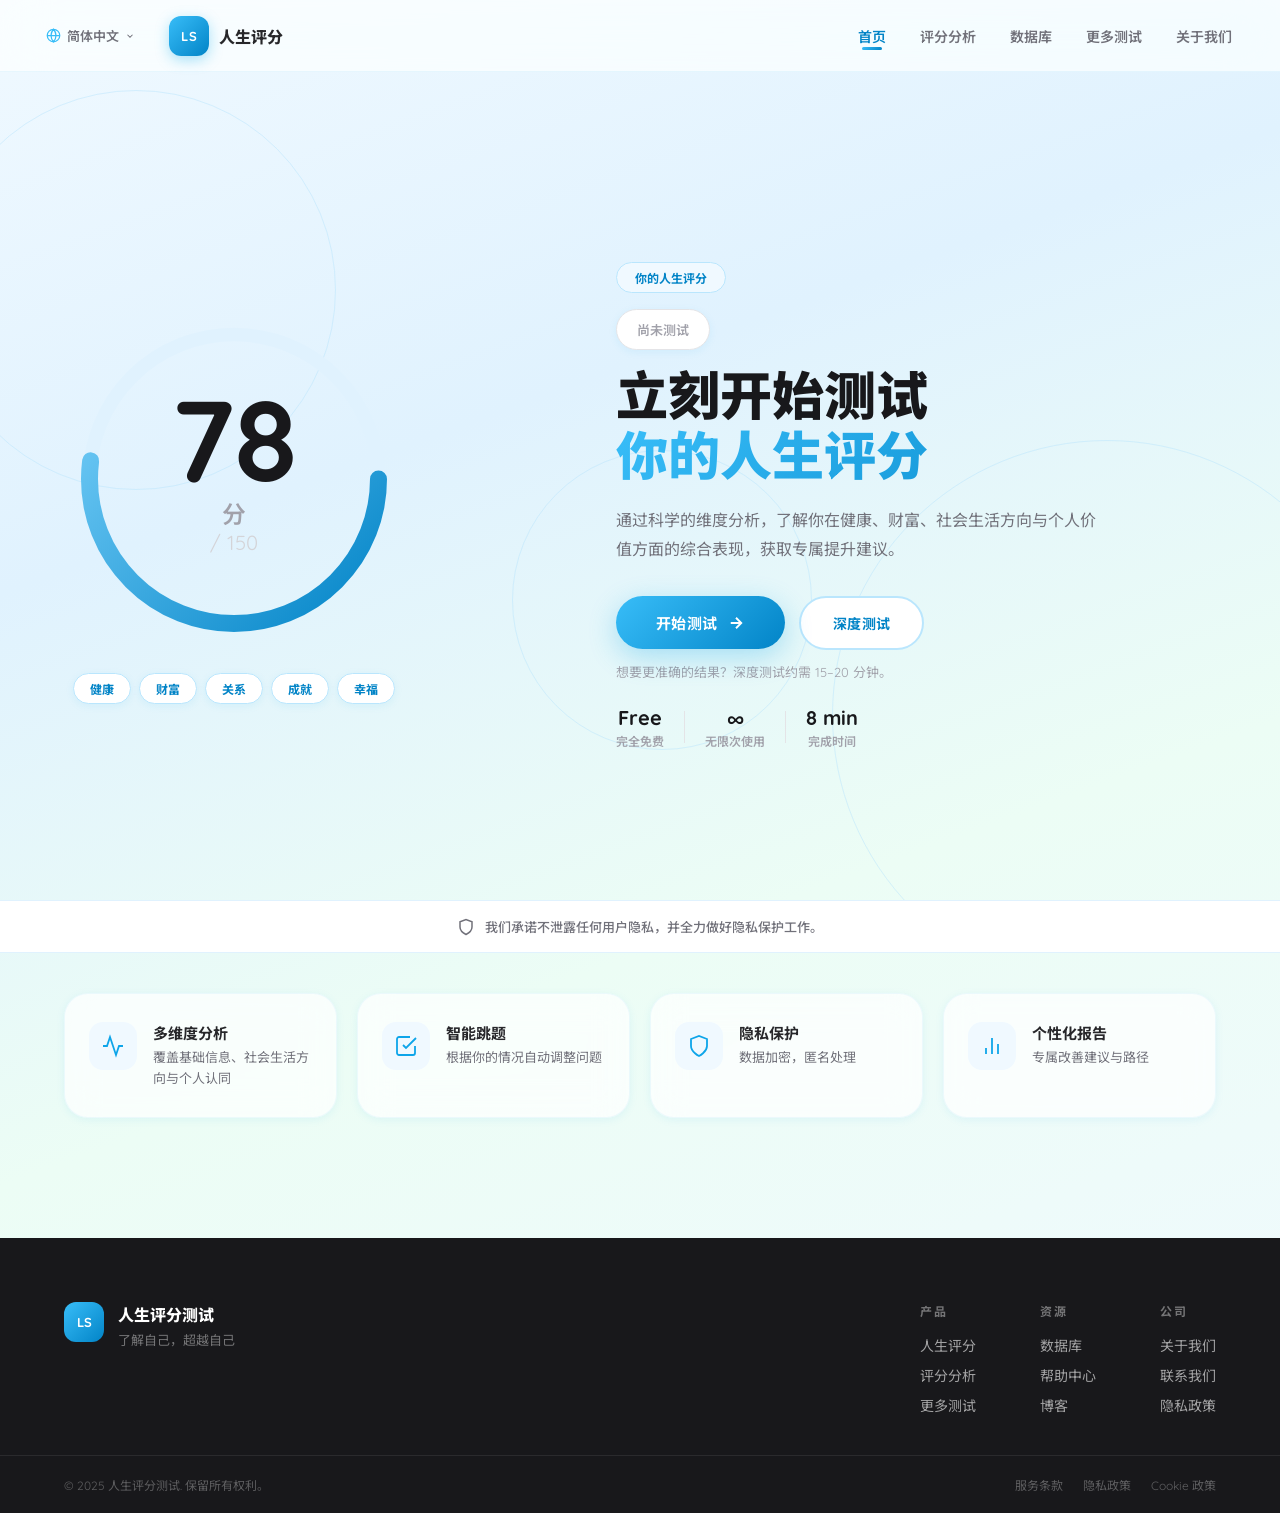
==== index.html @ feb6061e "Add files via upload" ====
<!DOCTYPE html>
<html lang="zh-CN">
<head>
  <meta charset="UTF-8"/>
  <meta name="viewport" content="width=device-width, initial-scale=1.0"/>
  <title>人生评分测试</title>
  <link rel="preconnect" href="https://fonts.googleapis.com"/>
  <link rel="preconnect" href="https://fonts.gstatic.com" crossorigin/>
  <link href="https://fonts.googleapis.com/css2?family=Quicksand:wght@300;400;500;600;700&family=Noto+Sans+SC:wght@300;400;500;700;900&display=swap" rel="stylesheet"/>
  <link rel="stylesheet" href="style.css"/>
</head>
<body>
  <div class="particles" id="particles"></div>

  <header class="header" id="header">
    <div class="header-inner">
      <div class="lang-switcher" id="langSwitcher">
        <div class="lang-icon"><svg width="15" height="15" viewBox="0 0 24 24" fill="none" stroke="currentColor" stroke-width="2"><circle cx="12" cy="12" r="10"/><path d="M2 12h20M12 2a15.3 15.3 0 0 1 4 10 15.3 15.3 0 0 1-4 10 15.3 15.3 0 0 1-4-10 15.3 15.3 0 0 1 4-10z"/></svg></div>
        <span class="lang-label" id="langLabel">简体中文</span>
        <svg class="lang-arrow" width="10" height="10" viewBox="0 0 24 24" fill="none" stroke="currentColor" stroke-width="2.5"><polyline points="6 9 12 15 18 9"/></svg>
        <div class="lang-dropdown" id="langDropdown">
          <div class="lang-option active" data-lang="zh-CN">简体中文</div>
          <div class="lang-option" data-lang="zh-TW">繁體中文</div>
        </div>
      </div>
      <div class="logo">
        <span class="logo-mark">LS</span>
        <span class="logo-text" data-i18n="brandName">人生评分</span>
      </div>
      <nav class="nav" id="nav">
        <a href="index.html" class="nav-link active" data-i18n="nav.home">首页</a>
        <a href="analysis.html" class="nav-link" data-i18n="nav.analysis">评分分析</a>
        <a href="#" class="nav-link" data-i18n="nav.database">数据库</a>
        <a href="more-tests.html" class="nav-link" data-i18n="nav.more">更多测试</a>
        <a href="#" class="nav-link" data-i18n="nav.about">关于我们</a>
      </nav>
      <button class="menu-toggle" id="menuToggle" aria-expanded="false"><span></span><span></span><span></span></button>
    </div>
  </header>

  <main class="hero" id="hero">
    <div class="ring ring-1"></div>
    <div class="ring ring-2"></div>
    <div class="ring ring-3"></div>

    <div class="score-display">
      <svg class="score-arc" viewBox="0 0 200 200">
        <defs>
          <linearGradient id="arcGrad" x1="0%" y1="0%" x2="100%" y2="100%">
            <stop offset="0%" stop-color="#7dd3fc"/>
            <stop offset="100%" stop-color="#0284c7"/>
          </linearGradient>
        </defs>
        <circle class="arc-track" cx="100" cy="100" r="85"/>
        <circle class="arc-fill" cx="100" cy="100" r="85" id="arcFill"/>
        <text class="arc-number" x="100" y="102" text-anchor="middle" id="arcNumber">0</text>
        <text class="arc-label" x="100" y="126" text-anchor="middle" data-i18n="scoreUnit">分</text>
        <text class="arc-sublabel" x="100" y="142" text-anchor="middle">/ 150</text>
      </svg>
      <div class="score-tags">
        <span class="tag" data-i18n="tag.health" style="--delay:0.1s">健康</span>
        <span class="tag" data-i18n="tag.wealth" style="--delay:0.2s">财富</span>
        <span class="tag" data-i18n="tag.relation" style="--delay:0.3s">关系</span>
        <span class="tag" data-i18n="tag.achieve" style="--delay:0.4s">成就</span>
        <span class="tag" data-i18n="tag.happy" style="--delay:0.5s">幸福</span>
      </div>
    </div>

    <div class="hero-content">
      <div class="winner-banner" id="winnerBanner">🏆 恭喜你，你是真正的人生赢家！</div>
      <div class="hero-badge" data-i18n="badge">你的专属人生评分</div>

      <!-- Previous score badge (rendered by JS) -->
      <div class="score-badge-wrap">
        <div class="score-badge" id="scoreBadge">
          <span class="score-badge-none" data-i18n="hero.score.none">尚未测试</span>
        </div>
      </div>

      <h1 class="hero-title">
        <span class="line" data-i18n="hero.line1">立刻开始测试</span>
        <span class="line accent" data-i18n="hero.line2">你的人生评分</span>
      </h1>
      <p class="hero-sub" data-i18n="hero.sub">通过科学的维度分析，了解你在健康、财富、社会生活方向与个人价值方面的综合表现，获取专属提升建议。</p>
      <div class="hero-actions">
        <button class="btn-start" id="startBtn" onclick="window.location.href='quiz-quick.html'">
          <span data-i18n="btn.start">开始测试</span>
          <svg width="18" height="18" viewBox="0 0 24 24" fill="none" stroke="currentColor" stroke-width="2.5"><line x1="5" y1="12" x2="19" y2="12"/><polyline points="12 5 19 12 12 19"/></svg>
        </button>
        <button class="btn-secondary btn-indepth" onclick="showDeepTestNotice()">
          <span data-i18n="btn.indepth">深度测试</span>
        </button>
      </div>
      <p class="indepth-note" data-i18n="btn.indepth.note">想要更准确的结果？深度测试约需 15–20 分钟。</p>
      <div class="hero-stats">
        <div class="stat"><span class="stat-num">Free</span><span class="stat-desc" data-i18n="stat.free">完全免费</span></div>
        <div class="stat-divider"></div>
        <div class="stat"><span class="stat-num">∞</span><span class="stat-desc" data-i18n="stat.unlimited">无限次使用</span></div>
        <div class="stat-divider"></div>
        <div class="stat"><span class="stat-num">8 min</span><span class="stat-desc" data-i18n="stat.time">完成时间</span></div>
      </div>
    </div>
  </main>

  <!-- Privacy trust strip — sits inside the white features box -->
  <div class="privacy-strip">
    <svg width="18" height="18" viewBox="0 0 24 24" fill="none" stroke="currentColor" stroke-width="2" style="flex-shrink:0"><path d="M12 22s8-4 8-10V5l-8-3-8 3v7c0 6 8 10 8 10z"/></svg>
    <span data-i18n="hero.privacy">我们承诺不泄露任何用户隐私，并全力做好隐私保护工作。</span>
  </div>
  <section class="features">
    <div class="feature-card" style="--i:0">
      <div class="feature-icon"><svg width="24" height="24" viewBox="0 0 24 24" fill="none" stroke="currentColor" stroke-width="1.8"><path d="M22 12h-4l-3 9L9 3l-3 9H2"/></svg></div>
      <div><div class="feature-title" data-i18n="feat1.title">多维度分析</div><div class="feature-desc" data-i18n="feat1.desc">覆盖基础信息、社会生活方向与个人认同</div></div>
    </div>
    <div class="feature-card" style="--i:1">
      <div class="feature-icon"><svg width="24" height="24" viewBox="0 0 24 24" fill="none" stroke="currentColor" stroke-width="1.8"><polyline points="9 11 12 14 22 4"/><path d="M21 12v7a2 2 0 0 1-2 2H5a2 2 0 0 1-2-2V5a2 2 0 0 1 2-2h11"/></svg></div>
      <div><div class="feature-title" data-i18n="feat2.title">智能跳题</div><div class="feature-desc" data-i18n="feat2.desc">根据你的情况自动调整问题</div></div>
    </div>
    <div class="feature-card" style="--i:2">
      <div class="feature-icon"><svg width="24" height="24" viewBox="0 0 24 24" fill="none" stroke="currentColor" stroke-width="1.8"><path d="M12 22s8-4 8-10V5l-8-3-8 3v7c0 6 8 10 8 10z"/></svg></div>
      <div><div class="feature-title" data-i18n="feat3.title">隐私保护</div><div class="feature-desc" data-i18n="feat3.desc">数据加密，匿名处理</div></div>
    </div>
    <div class="feature-card" style="--i:3">
      <div class="feature-icon"><svg width="24" height="24" viewBox="0 0 24 24" fill="none" stroke="currentColor" stroke-width="1.8"><line x1="18" y1="20" x2="18" y2="10"/><line x1="12" y1="20" x2="12" y2="4"/><line x1="6" y1="20" x2="6" y2="14"/></svg></div>
      <div><div class="feature-title" data-i18n="feat4.title">个性化报告</div><div class="feature-desc" data-i18n="feat4.desc">专属改善建议与路径</div></div>
    </div>
  </section>

  <footer class="footer">
    <div class="footer-inner">
      <div class="footer-brand">
        <span class="footer-logo-mark">LS</span>
        <div>
          <div class="footer-name" data-i18n="footer.brand">人生评分测试</div>
          <div class="footer-tagline" data-i18n="footer.tagline">了解自己，超越自己</div>
        </div>
      </div>
      <div class="footer-links">
        <div class="footer-col">
          <div class="footer-col-title" data-i18n="footer.col1">产品</div>
          <a href="quiz-quick.html" data-i18n="footer.l1a">人生评分</a>
          <a href="analysis.html" data-i18n="footer.l1b">评分分析</a>
          <a href="more-tests.html" data-i18n="footer.l1c">更多测试</a>
        </div>
        <div class="footer-col">
          <div class="footer-col-title" data-i18n="footer.col2">资源</div>
          <a href="#" data-i18n="footer.l2a">数据库</a>
          <a href="#" data-i18n="footer.l2b">帮助中心</a>
          <a href="#" data-i18n="footer.l2c">博客</a>
        </div>
        <div class="footer-col">
          <div class="footer-col-title" data-i18n="footer.col3">公司</div>
          <a href="#" data-i18n="footer.l3a">关于我们</a>
          <a href="#" data-i18n="footer.l3b">联系我们</a>
          <a href="#" data-i18n="footer.l3c">隐私政策</a>
        </div>
      </div>
    </div>
    <div class="footer-bottom">
      <span data-i18n="footer.copy">© 2025 人生评分测试. 保留所有权利。</span>
      <div class="footer-bottom-links">
        <a href="#" data-i18n="footer.terms">服务条款</a>
        <a href="#" data-i18n="footer.privacy">隐私政策</a>
        <a href="#" data-i18n="footer.cookie">Cookie 政策</a>
      </div>
    </div>
  </footer>

  <!-- Deep Test Blocked Notice -->
  <div class="deep-notice-overlay" id="deepNoticeOverlay" onclick="closeDeepNotice()">
    <div class="deep-notice-modal" onclick="event.stopPropagation()">
      <div class="deep-notice-icon">✨</div>
      <div class="deep-notice-title">好事值得等待</div>
      <div class="deep-notice-text">深度测试正在经历一次重要的升级。<br><br>我们的团队正在逐题打磨100多道深度问题，重新校准评分模型，并设计全新的个性化分析维度——因为你值得一份真正有深度、有温度的人生报告。<br><br>这不是一次简单的维护，而是一次让你"被更好地理解"的升级。<br><br>请放心，快速测试已经能够为你提供一份准确且有洞察力的综合评分。等深度版本重新上线时，你将获得一次远超预期的体验。<br><br>感谢你的耐心等待，我们不会让你失望 💛</div>
      <div class="deep-notice-btns">
        <button class="btn-start" onclick="window.location.href='quiz-quick.html'" style="font-size:14px;padding:12px 28px">先体验快速测试 →</button>
        <button class="btn-secondary" onclick="closeDeepNotice()" style="font-size:13px;padding:10px 22px">好的，我等着</button>
      </div>
    </div>
  </div>
  <script>
  function showDeepTestNotice(){document.getElementById('deepNoticeOverlay').classList.add('open');}
  function closeDeepNotice(){document.getElementById('deepNoticeOverlay').classList.remove('open');}
  </script>

  <script src="i18n.js"></script>
  <script src="script.js"></script>
</body>
</html>
---- style.css ----
/* ============================================================
   style.css — Life Score: Soft Neo-Gradient UI Redesign
   Design: Glassmorphism + vibrant purple-coral gradients
   Typography: Plus Jakarta Sans + Noto Sans SC
   ============================================================ */
:root {
  /* ── Core Palette ── */
  --v-50:#f0f9ff; --v-100:#e0f2fe; --v-200:#bae6fd; --v-300:#7dd3fc;
  --v-400:#38bdf8; --v-500:#0ea5e9; --v-600:#0284c7; --v-700:#0369a1;
  --coral-400:#fb923c; --coral-500:#f97316; --coral-600:#ea580c;
  --rose-400:#fb7185; --rose-500:#f43f5e;
  --emerald-400:#34d399; --emerald-500:#10b981;
  --amber-400:#fbbf24; --amber-500:#f59e0b;
  --sky-400:#38bdf8; --sky-500:#0ea5e9;
  --white:#ffffff;
  --g-50:#fafafa; --g-100:#f4f4f5; --g-200:#e4e4e7; --g-300:#d4d4d8;
  --g-400:#a1a1aa; --g-500:#71717a; --g-600:#52525b; --g-700:#3f3f46;
  --g-800:#27272a; --g-900:#18181b;
  /* ── Theme Gradients ── */
  --grad-primary:linear-gradient(135deg,#38bdf8,#0284c7);
  --grad-warm:linear-gradient(135deg,#f97316,#f43f5e);
  --grad-cool:linear-gradient(135deg,#38bdf8,#0ea5e9);
  --grad-glow:linear-gradient(135deg,#7dd3fc,#38bdf8);
  --grad-card:linear-gradient(135deg,rgba(255,255,255,.85),rgba(255,255,255,.65));
  --grad-bg:linear-gradient(160deg,#f0f9ff 0%,#e0f2fe 30%,#ecfdf5 60%,#f0f9ff 100%);
  /* ── Shadows ── */
  --sh-sm:0 2px 8px rgba(14,165,233,.08);
  --sh-md:0 8px 30px rgba(14,165,233,.1);
  --sh-lg:0 16px 50px rgba(14,165,233,.14);
  --sh-glow:0 0 40px rgba(14,165,233,.15);
  /* ── Spacing & Shape ── */
  --font:'Quicksand','Noto Sans SC',system-ui,sans-serif;
  --hh:72px;
  --radius:16px;
  --radius-lg:24px;
  --radius-pill:100px;
  --ease:cubic-bezier(.16,1,.3,1);
}
*,*::before,*::after{box-sizing:border-box;margin:0;padding:0}
html{scroll-behavior:smooth;scroll-padding-top:calc(var(--hh)+16px)}
body{font-family:var(--font);background:var(--grad-bg);color:var(--g-800);overflow-x:hidden;min-height:100vh;-webkit-font-smoothing:antialiased}
a{text-decoration:none;color:inherit}
button{cursor:pointer;font-family:inherit;border:none;background:none}
img{max-width:100%}

/* ══ Animated Background Mesh ══ */
.particles{position:fixed;inset:0;pointer-events:none;z-index:0;overflow:hidden}
.particle{position:absolute;border-radius:50%;background:var(--v-300);opacity:0;animation:floatUp var(--dur,10s) var(--delay,0s) infinite ease-in-out}
@keyframes floatUp{0%{transform:translateY(0) scale(1) rotate(0deg);opacity:0}15%{opacity:var(--op,.15)}85%{opacity:var(--op,.15)}100%{transform:translateY(-100vh) scale(.4) rotate(180deg);opacity:0}}

/* ══ HEADER — Glassmorphism Nav ══ */
.header{position:fixed;top:0;left:0;right:0;z-index:100;height:var(--hh);background:rgba(255,255,255,.7);backdrop-filter:blur(24px) saturate(180%);-webkit-backdrop-filter:blur(24px) saturate(180%);border-bottom:1px solid rgba(14,165,233,.08);transition:all .3s var(--ease)}
.header.scrolled{background:rgba(255,255,255,.92);box-shadow:var(--sh-sm)}
.header-inner{max-width:1320px;margin:0 auto;padding:0 32px;height:100%;display:flex;align-items:center;gap:20px}

/* Lang switcher */
.lang-switcher{position:relative;display:flex;align-items:center;gap:6px;padding:8px 14px;border-radius:var(--radius);font-size:13px;font-weight:600;color:var(--g-500);cursor:pointer;user-select:none;flex-shrink:0;transition:all .2s}
.lang-switcher:hover{background:var(--v-50);color:var(--v-600)}
.lang-icon{display:flex;align-items:center;color:var(--v-400)}
.lang-arrow{transition:transform .25s var(--ease)}
.lang-switcher.open .lang-arrow{transform:rotate(180deg)}
.lang-dropdown{position:absolute;top:calc(100%+10px);left:0;background:var(--white);border:1px solid var(--v-100);border-radius:var(--radius);box-shadow:var(--sh-md);overflow:hidden;min-width:140px;opacity:0;pointer-events:none;transform:translateY(-8px);transition:all .22s var(--ease);z-index:200}
.lang-switcher.open .lang-dropdown{opacity:1;pointer-events:all;transform:none}
.lang-option{padding:11px 18px;font-size:13px;font-weight:600;color:var(--g-500);cursor:pointer;transition:all .15s}
.lang-option:hover{background:var(--v-50);color:var(--v-600)}
.lang-option.active{color:var(--v-500);background:var(--v-50)}

/* Logo */
.logo{display:flex;align-items:center;gap:10px;flex-shrink:0;margin-right:auto}
.logo-mark{width:40px;height:40px;background:var(--grad-primary);color:white;border-radius:12px;font-size:13px;font-weight:800;display:flex;align-items:center;justify-content:center;box-shadow:0 4px 14px rgba(14,165,233,.35);letter-spacing:.5px}
.logo-text{font-size:16px;font-weight:800;color:var(--g-800)}

/* Nav */
.nav{display:flex;align-items:center;gap:2px}
.nav-link{position:relative;padding:8px 16px;font-size:14px;font-weight:600;color:var(--g-500);border-radius:var(--radius);transition:all .2s;white-space:nowrap}
.nav-link::after{content:'';position:absolute;bottom:4px;left:50%;transform:translateX(-50%) scaleX(0);width:20px;height:3px;background:var(--grad-primary);border-radius:2px;transition:transform .25s var(--ease)}
.nav-link:hover{color:var(--v-600);background:var(--v-50)}
.nav-link:hover::after,.nav-link.active::after{transform:translateX(-50%) scaleX(1)}
.nav-link.active{color:var(--v-600)}
.menu-toggle{display:none;flex-direction:column;gap:5px;padding:6px}
.menu-toggle span{display:block;width:22px;height:2px;background:var(--g-500);border-radius:2px;transition:all .3s}

/* ══ HOMEPAGE HERO ══ */
.hero{position:relative;min-height:100vh;padding-top:var(--hh);display:flex;align-items:center;justify-content:space-between;gap:60px;max-width:1320px;margin:0 auto;padding-left:64px;padding-right:64px;overflow:hidden}
.ring{position:absolute;border-radius:50%;border:1.5px solid var(--v-200);pointer-events:none;animation:rotateSlow 40s linear infinite;opacity:.5}
.ring-1{width:400px;height:400px;top:10%;left:-5%}.ring-2{width:550px;height:550px;bottom:-10%;right:-8%}.ring-3{width:300px;height:300px;top:50%;left:40%}
@keyframes rotateSlow{to{transform:rotate(360deg)}}
.score-display{flex-shrink:0;position:relative;width:340px;animation:fadeInUp .8s var(--ease) both}
.score-arc{width:100%;height:auto}
.arc-track{fill:none;stroke:var(--v-100);stroke-width:8}
.arc-fill{fill:none;stroke:url(#arcGrad);stroke-width:10;stroke-linecap:round;stroke-dasharray:534;stroke-dashoffset:534;transition:stroke-dashoffset 2.5s var(--ease) .8s}
.arc-number{font-size:68px;font-weight:900;fill:var(--g-900);font-family:var(--font)}
.arc-label{font-size:14px;font-weight:600;fill:var(--g-400);font-family:var(--font)}
.arc-sublabel{font-size:12px;fill:var(--g-300);font-family:var(--font)}
.score-tags{display:flex;flex-wrap:wrap;justify-content:center;gap:8px;margin-top:20px}
.tag{padding:6px 16px;border-radius:var(--radius-pill);font-size:12px;font-weight:700;background:var(--white);color:var(--v-600);border:1.5px solid var(--v-200);box-shadow:var(--sh-sm);animation:fadeInUp .5s var(--ease) calc(var(--delay,.1s)+.5s) both}
.hero-content{flex:1;max-width:600px;animation:fadeInUp .8s .15s var(--ease) both}
.hero-badge{display:inline-block;padding:6px 18px;border-radius:var(--radius-pill);font-size:12px;font-weight:700;background:var(--v-50);color:var(--v-600);border:1.5px solid var(--v-200);margin-bottom:16px}
.score-badge-wrap{margin-bottom:16px}
.score-badge{display:inline-flex;align-items:center;gap:12px;padding:10px 20px;border-radius:var(--radius-pill);background:var(--white);border:1.5px solid var(--g-200);box-shadow:var(--sh-sm);font-size:13px;font-weight:600;color:var(--g-600)}
.score-badge.has-score{border-color:var(--v-200)}
.score-badge-inner{display:flex;align-items:center;gap:12px}
.score-badge-label{font-size:12px;color:var(--g-400);font-weight:600}
.score-badge-num{font-size:22px;font-weight:900;color:var(--v-600)}
.score-badge-num span{font-size:13px;color:var(--g-400);font-weight:600}
.score-badge-date{font-size:12px;color:var(--g-400)}
.score-badge-retake{font-size:12px;font-weight:700;color:var(--v-500);padding:4px 12px;border-radius:var(--radius-pill);border:1.5px solid var(--v-200);transition:all .2s}
.score-badge-retake:hover{background:var(--v-50)}
.score-badge-none{font-size:13px;color:var(--g-400);font-weight:600}
.hero-title{margin-bottom:20px}
.hero-title .line{display:block;font-size:clamp(32px,5vw,52px);font-weight:900;line-height:1.15;color:var(--g-900)}
.hero-title .accent{background:var(--grad-primary);-webkit-background-clip:text;-webkit-text-fill-color:transparent;background-clip:text}
.hero-sub{font-size:16px;line-height:1.8;color:var(--g-500);margin-bottom:32px;max-width:480px}
.hero-actions{display:flex;align-items:center;gap:14px;margin-bottom:12px;flex-wrap:wrap}

/* ── Buttons (pill-shaped, reference style) ── */
.btn-start{display:inline-flex;align-items:center;gap:10px;padding:16px 40px;border-radius:var(--radius-pill);font-size:15px;font-weight:700;color:white;background:var(--grad-primary);box-shadow:0 8px 28px rgba(14,165,233,.3);transition:all .25s var(--ease);position:relative;overflow:hidden;letter-spacing:.3px}
.btn-start:hover{transform:translateY(-3px);box-shadow:0 12px 40px rgba(14,165,233,.4)}
.btn-start:active{transform:translateY(0)}
.btn-secondary{display:inline-flex;align-items:center;gap:8px;padding:15px 32px;border-radius:var(--radius-pill);font-size:14px;font-weight:700;color:var(--v-600);background:var(--white);border:2px solid var(--v-200);transition:all .2s;letter-spacing:.2px}
.btn-secondary:hover{border-color:var(--v-400);background:var(--v-50);transform:translateY(-2px)}
.indepth-note{font-size:13px;color:var(--g-400);margin-top:6px}

.hero-stats{display:flex;align-items:center;gap:20px;margin-top:24px}
.stat{text-align:center}
.stat-num{display:block;font-size:20px;font-weight:900;color:var(--g-900)}
.stat-desc{font-size:12px;color:var(--g-400);font-weight:600;margin-top:2px}
.stat-divider{width:1px;height:32px;background:var(--g-200)}

/* Privacy strip */
.privacy-strip{background:var(--white);border-top:1px solid var(--v-100);border-bottom:1px solid var(--v-100);padding:16px 64px;display:flex;align-items:center;justify-content:center;gap:10px;font-size:13px;color:var(--g-500);font-weight:500}

/* ── Features ── */
.features{display:grid;grid-template-columns:repeat(4,1fr);gap:20px;max-width:1320px;margin:0 auto 80px;padding:40px 64px}
.feature-card{background:rgba(255,255,255,.7);backdrop-filter:blur(16px);-webkit-backdrop-filter:blur(16px);border:1.5px solid rgba(14,165,233,.06);border-radius:var(--radius-lg);padding:28px 24px;display:flex;align-items:flex-start;gap:16px;box-shadow:var(--sh-sm);transition:all .3s var(--ease);animation:fadeInUp .5s calc(var(--i,0)*.1s+.3s) var(--ease) both}
.feature-card:hover{transform:translateY(-4px);box-shadow:var(--sh-md);border-color:rgba(14,165,233,.15)}
.feature-icon{width:48px;height:48px;border-radius:14px;background:var(--v-50);display:flex;align-items:center;justify-content:center;color:var(--v-500);flex-shrink:0}
.feature-title{font-size:15px;font-weight:700;color:var(--g-800);margin-bottom:4px}
.feature-desc{font-size:13px;color:var(--g-500);line-height:1.6}

/* ── Footer ── */
.footer{background:var(--g-900);color:rgba(255,255,255,.7);padding:64px 0 0;margin-top:40px}
.footer-inner{max-width:1320px;margin:0 auto;padding:0 64px;display:flex;justify-content:space-between;gap:48px;flex-wrap:wrap}
.footer-brand{display:flex;align-items:flex-start;gap:14px}
.footer-logo-mark{width:40px;height:40px;background:var(--grad-primary);color:white;border-radius:12px;font-size:13px;font-weight:800;display:flex;align-items:center;justify-content:center}
.footer-name{font-size:16px;font-weight:800;color:white}
.footer-tagline{font-size:13px;color:rgba(255,255,255,.4);margin-top:4px}
.footer-links{display:flex;gap:64px}
.footer-col{display:flex;flex-direction:column;gap:10px}
.footer-col-title{font-size:12px;font-weight:700;text-transform:uppercase;letter-spacing:1.5px;color:rgba(255,255,255,.4);margin-bottom:6px}
.footer-col a{font-size:14px;color:rgba(255,255,255,.6);transition:color .2s}
.footer-col a:hover{color:white}
.footer-bottom{max-width:1320px;margin:40px auto 0;padding:20px 64px;border-top:1px solid rgba(255,255,255,.08);display:flex;justify-content:space-between;align-items:center;font-size:12px;color:rgba(255,255,255,.3);flex-wrap:wrap;gap:12px}
.footer-bottom-links{display:flex;gap:20px}
.footer-bottom-links a{color:rgba(255,255,255,.3);transition:color .2s}
.footer-bottom-links a:hover{color:rgba(255,255,255,.6)}

/* ══ QUIZ PAGE ══ */
.quiz-body{background:var(--grad-bg)}
.quiz-header{background:rgba(255,255,255,.85)}
.quiz-shell{max-width:740px;margin:0 auto;padding:calc(var(--hh)+48px) 24px 80px}
.quiz-page-info{display:flex;justify-content:space-between;align-items:center;margin-bottom:16px}
.qpi-section{display:flex;align-items:center;gap:8px;font-size:14px;font-weight:700;color:var(--v-600)}
.qpi-dot{width:10px;height:10px;border-radius:50%;background:var(--v-500)}
.quiz-count{font-size:13px;color:var(--g-400);font-weight:600}
.quiz-section-label{font-weight:700}

/* Question cards */
.q-card{background:rgba(255,255,255,.8);backdrop-filter:blur(16px);-webkit-backdrop-filter:blur(16px);border:1.5px solid rgba(14,165,233,.06);border-radius:var(--radius-lg);margin-bottom:18px;overflow:hidden;box-shadow:var(--sh-sm);transition:all .3s;position:relative}
.q-card.answered-card{border-color:rgba(16,185,129,.2);box-shadow:0 4px 20px rgba(16,185,129,.08)}
.q-card--bonus{border-color:rgba(249,115,22,.15);box-shadow:0 4px 20px rgba(249,115,22,.08)}
.q-card--page{animation:slideCardIn .4s var(--ease) both;animation-delay:inherit}
@keyframes slideCardIn{from{opacity:0;transform:translateY(20px)}to{opacity:1;transform:none}}
.qc-accent{height:4px;border-radius:4px 4px 0 0}
.q-card-inner{padding:24px 28px 28px}
.q-meta{display:flex;align-items:center;gap:8px;margin-bottom:12px;flex-wrap:wrap}
.q-num-badge{width:28px;height:28px;border-radius:8px;font-size:12px;font-weight:800;display:flex;align-items:center;justify-content:center}
.q-noscore-badge,.q-multi-badge,.q-bonus-badge{font-size:11px;font-weight:700;padding:3px 10px;border-radius:var(--radius-pill);background:var(--g-100);color:var(--g-500)}
.q-bonus-badge{background:rgba(249,115,22,.1);color:var(--coral-600)}
.q-text{font-size:17px;font-weight:700;line-height:1.6;color:var(--g-800);margin-bottom:16px}
.q-note{font-size:12px;color:var(--g-400);margin-bottom:12px;padding:8px 14px;background:var(--v-50);border-radius:10px;font-weight:500}
.q-options{display:flex;flex-direction:column;gap:8px}
.q-option{display:flex;align-items:center;gap:12px;padding:14px 18px;border-radius:14px;border:1.5px solid var(--g-200);cursor:pointer;transition:all .2s;user-select:none;position:relative}
.q-option:hover{border-color:var(--v-300);background:var(--v-50)}
.q-option.selected{border-color:var(--v-500);background:var(--v-50);box-shadow:0 0 0 3px rgba(14,165,233,.12)}
.q-option--multi.selected{border-color:var(--v-500);background:var(--v-50)}
.opt-letter{width:28px;height:28px;border-radius:8px;background:var(--g-100);color:var(--g-500);font-size:12px;font-weight:700;display:flex;align-items:center;justify-content:center;flex-shrink:0;transition:all .2s}
.opt-letter.sel{background:var(--v-500);color:white}
.opt-letter-txt{display:none}
.opt-text{font-size:14px;font-weight:500;color:var(--g-700);line-height:1.5;flex:1}
.opt-check{margin-left:auto;color:var(--v-500);flex-shrink:0;transition:opacity .2s}
.opt-check.hidden{opacity:0}
.q-answered-indicator{display:flex;align-items:center;gap:6px;margin-top:12px;font-size:12px;font-weight:700;color:var(--emerald-500)}

/* Quiz controls */
.quiz-controls{display:flex;justify-content:space-between;align-items:center;margin-top:24px;gap:16px}
.btn-prev,.btn-next{display:flex;align-items:center;gap:8px;padding:13px 28px;border-radius:var(--radius-pill);font-size:14px;font-weight:700;transition:all .2s}
.btn-prev{color:var(--g-500);background:var(--white);border:1.5px solid var(--g-200)}
.btn-prev:disabled{opacity:.4;cursor:not-allowed}
.btn-prev:not(:disabled):hover{border-color:var(--v-300);color:var(--v-600);transform:translateY(-2px)}
.btn-next{color:white;background:var(--grad-primary);box-shadow:0 6px 20px rgba(14,165,233,.3)}
.btn-next.ready{box-shadow:0 8px 28px rgba(14,165,233,.4)}
.btn-next:hover{transform:translateY(-2px)}
.quiz-page-dots{display:flex;align-items:center;gap:6px}
.qdot{width:10px;height:10px;border-radius:50%;background:var(--g-200);transition:all .25s}
.qdot--current{background:var(--v-500);transform:scale(1.3);box-shadow:0 0 8px rgba(14,165,233,.4)}
.qdot--done{background:var(--emerald-400)}
.page-complete-banner{display:none;align-items:center;justify-content:center;gap:8px;padding:12px;margin-top:12px;border-radius:var(--radius);background:rgba(16,185,129,.08);color:var(--emerald-500);font-size:13px;font-weight:700}
.page-complete-banner.show{display:flex}
.keyboard-hint{text-align:center;font-size:12px;color:var(--g-400);margin-top:14px;font-weight:500}

/* Quiz header progress */
.quiz-header-progress{display:flex;align-items:center;gap:10px;margin-left:auto}
.qhp-bar{width:140px;height:6px;border-radius:3px;background:var(--v-100);overflow:hidden}
.qhp-fill{height:100%;border-radius:3px;background:var(--grad-primary);transition:width .4s var(--ease)}
.qhp-label{font-size:12px;font-weight:700;color:var(--v-600);min-width:32px}
.qhp-mode{font-size:11px;font-weight:700;color:var(--v-500);background:var(--v-50);padding:3px 10px;border-radius:6px;white-space:nowrap}
.quiz-home-link{display:flex;align-items:center;gap:6px}

/* Slide animations */
.slide-in-right{animation:slideInR .35s var(--ease) both}
.slide-in-left{animation:slideInL .35s var(--ease) both}
.slide-out-left{animation:slideOutL .25s ease-in both}
.slide-out-right{animation:slideOutR .25s ease-in both}
@keyframes slideInR{from{opacity:0;transform:translateX(40px)}to{opacity:1;transform:none}}
@keyframes slideInL{from{opacity:0;transform:translateX(-40px)}to{opacity:1;transform:none}}
@keyframes slideOutL{to{opacity:0;transform:translateX(-40px)}}
@keyframes slideOutR{to{opacity:0;transform:translateX(40px)}}
@keyframes fadeInUp{from{opacity:0;transform:translateY(24px)}to{opacity:1;transform:none}}
@keyframes fadeInDown{from{opacity:0;transform:translateY(-12px)}to{opacity:1;transform:none}}

/* ══ RESULT PAGE ══ */
.result-body{background:var(--grad-bg)}
.result-wrap{max-width:800px;margin:0 auto;padding:calc(var(--hh)+48px) 24px 60px;position:relative;z-index:1}
.result-hero{text-align:center;margin-bottom:36px}
.result-subtitle{font-size:13px;font-weight:700;color:var(--v-500);letter-spacing:1px;text-transform:uppercase;margin-bottom:6px}
.result-title-h{font-size:clamp(28px,5vw,40px);font-weight:900;color:var(--g-900);margin-bottom:28px}
.result-score-row{display:flex;align-items:center;justify-content:center;gap:40px;flex-wrap:wrap}
.result-circle-wrap{width:200px;height:200px;flex-shrink:0}
.result-circle{width:100%;height:100%}
.rc-bg{fill:none;stroke:var(--v-100);stroke-width:8}
.rc-fill{fill:none;stroke:url(#rcGrad);stroke-width:10;stroke-linecap:round;stroke-dasharray:565.48;stroke-dashoffset:565.48;transition:stroke-dashoffset 2.2s var(--ease)}
.rc-score{font-size:60px;font-weight:900;fill:var(--g-900);font-family:var(--font)}
.rc-max{font-size:14px;fill:var(--g-400);font-family:var(--font)}
.result-score-meta{text-align:left}
.result-rank{font-size:14px;color:var(--g-500);margin-bottom:8px;font-weight:600}
.result-rank strong{color:var(--v-600);font-weight:800}
.result-verdict-row{display:flex;align-items:center;gap:10px;margin-bottom:12px}
.result-verdict{font-size:22px;font-weight:900;color:var(--g-900)}
.bonus-badge{padding:4px 14px;border-radius:var(--radius-pill);background:rgba(249,115,22,.1);color:var(--coral-600);font-size:12px;font-weight:700}

/* Result cards */
.result-card{background:rgba(255,255,255,.8);backdrop-filter:blur(16px);-webkit-backdrop-filter:blur(16px);border:1.5px solid rgba(14,165,233,.06);border-radius:var(--radius-lg);padding:28px;margin-bottom:20px;box-shadow:var(--sh-sm)}
.result-card--warn{border-color:rgba(245,158,11,.1)}
.result-card-title{font-size:16px;font-weight:800;color:var(--g-800);margin-bottom:24px;display:flex;align-items:center;gap:10px}
.rct-bar{width:4px;height:20px;border-radius:2px;flex-shrink:0}

/* Result actions */
.result-actions{display:flex;flex-wrap:wrap;gap:10px;margin-bottom:24px;justify-content:center}
.btn-retake,.btn-analysis,.btn-share{display:inline-flex;align-items:center;gap:8px;padding:13px 26px;border-radius:var(--radius-pill);font-size:14px;font-weight:700;transition:all .2s;border:1.5px solid var(--g-200);color:var(--g-600);background:var(--white)}
.btn-retake:hover,.btn-analysis:hover,.btn-share:hover{border-color:var(--v-300);color:var(--v-600);background:var(--v-50);transform:translateY(-2px)}

/* ══ Data Visualization ══ */
.viz-grid{display:grid;grid-template-columns:1fr 1fr;gap:20px;margin-bottom:20px}
.viz-cell{background:var(--g-50);border-radius:var(--radius);padding:20px;text-align:center}
.viz-cell canvas{max-width:100%;height:auto}
.viz-label{font-size:13px;font-weight:700;color:var(--g-500);margin-bottom:12px;letter-spacing:.3px}
.viz-row-full{background:var(--g-50);border-radius:var(--radius);padding:20px;text-align:center}
.viz-row-full canvas{max-width:100%;height:auto}
@media(max-width:640px){.viz-grid{grid-template-columns:1fr;gap:16px}}

/* ══ Persona Card ══ */
.persona-card{background:linear-gradient(135deg,#0c2744,#0f3d5f);border:none;color:white;position:relative;overflow:hidden;padding:36px 32px}
.persona-card::before{content:'';position:absolute;top:-50%;right:-30%;width:320px;height:320px;border-radius:50%;background:radial-gradient(circle,rgba(14,165,233,.2),transparent 70%);pointer-events:none}
.persona-card::after{content:'';position:absolute;bottom:-40%;left:-20%;width:250px;height:250px;border-radius:50%;background:radial-gradient(circle,rgba(249,115,22,.1),transparent 70%);pointer-events:none}
.persona-header{display:flex;align-items:center;gap:24px;margin-bottom:24px;position:relative;z-index:1}
.persona-animal{font-size:72px;line-height:1;filter:drop-shadow(0 4px 24px rgba(14,165,233,.4));animation:floatBounce 3s ease-in-out infinite}
@keyframes floatBounce{0%,100%{transform:translateY(0)}50%{transform:translateY(-8px)}}
.persona-meta{flex:1}
.persona-tier{font-size:14px;font-weight:800;text-transform:uppercase;letter-spacing:3px;background:var(--grad-glow);-webkit-background-clip:text;-webkit-text-fill-color:transparent;background-clip:text;margin-bottom:6px}
.persona-name{font-size:28px;font-weight:900;line-height:1.2}
.persona-desc{font-size:14px;line-height:2;color:rgba(255,255,255,.75);margin-bottom:20px;position:relative;z-index:1}
.persona-traits{display:flex;flex-wrap:wrap;gap:8px;position:relative;z-index:1}
.persona-trait{padding:6px 16px;border-radius:var(--radius-pill);font-size:12px;font-weight:700;background:rgba(125,211,252,.15);color:var(--v-300);border:1px solid rgba(125,211,252,.2)}

/* ══ Insight Rows ══ */
.insight-row{padding:20px 24px;border-radius:var(--radius);margin-bottom:12px;border-left:4px solid var(--v-400);background:var(--v-50)}
.insight-row .ir-title{font-weight:800;font-size:16px;color:var(--g-900);margin-bottom:8px;display:flex;align-items:center;gap:8px}
.insight-row .ir-body{font-size:14px;color:var(--g-600);line-height:1.85}
.insight-row--warn{border-left-color:var(--amber-500);background:rgba(245,158,11,.05)}
.insight-row--good{border-left-color:var(--emerald-500);background:rgba(16,185,129,.05)}
.insight-row--purple{border-left-color:var(--v-500);background:var(--v-50)}

/* Dim rows */
.dim-row{margin-bottom:24px}
.dim-row:last-child{margin-bottom:0}
.dim-meta{display:flex;justify-content:space-between;align-items:center;margin-bottom:8px}
.dim-name{display:flex;align-items:center;gap:8px;font-size:15px;font-weight:700;color:var(--g-700)}
.dim-icon{font-size:18px}
.dim-score-val{font-size:18px;font-weight:800}
.dim-score-unit{font-size:12px;font-weight:500;color:var(--g-400)}
.dim-track{height:10px;border-radius:5px;background:var(--g-100);overflow:hidden}
.dim-fill{height:100%;border-radius:5px;transition:width 1.2s var(--ease)}
.dim-tier-row{display:flex;justify-content:space-between;align-items:center;margin-top:8px}
.dim-tier-badge{font-size:12px;font-weight:700;padding:3px 12px;border-radius:var(--radius-pill)}
.mini-bars{display:flex;gap:3px}
.mini-bar{width:12px;height:6px;border-radius:3px;background:var(--g-200)}
.mini-bar.filled{background:var(--v-400)}

/* Breakdown grid */
.breakdown-grid{display:flex;flex-direction:column;gap:8px}
.breakdown-row{display:flex;align-items:center;gap:8px;font-size:14px;font-weight:600;color:var(--g-600);padding:10px 14px;background:var(--g-50);border-radius:10px}
.br-icon{font-size:16px;width:24px;text-align:center}
.br-name{flex:1}
.br-score{font-weight:800;color:var(--g-800);min-width:28px;text-align:right}
.br-x,.br-eq{color:var(--g-300);font-weight:500}
.br-weight{min-width:36px;text-align:right;color:var(--g-500)}
.br-contrib{font-weight:800;color:var(--v-600);min-width:28px;text-align:right}
.breakdown-total{display:flex;justify-content:space-between;padding:12px 14px;background:var(--v-50);border-radius:10px;font-size:15px;font-weight:800;color:var(--g-900);border:1.5px solid var(--v-100)}
.bt-score{font-size:20px;color:var(--v-600)}

/* Highlights */
.highlight-row{display:flex;align-items:flex-start;gap:16px;padding:16px 0;border-bottom:1px solid var(--g-100)}
.highlight-row:last-child{border-bottom:none}
.hl-score-dot{width:44px;height:44px;border-radius:12px;color:white;font-size:13px;font-weight:800;display:flex;flex-direction:column;align-items:center;justify-content:center;flex-shrink:0}
.hl-score-dot small{font-size:9px;font-weight:500}
.hl-content{flex:1}
.hl-q{font-size:14px;font-weight:700;color:var(--g-800);margin-bottom:4px}
.hl-a{font-size:13px;color:var(--g-500)}
.hl-stars{flex-shrink:0;color:var(--amber-400)}
.empty-note{font-size:14px;color:var(--g-400);text-align:center;padding:20px}

/* Improvements */
.improve-row{display:flex;align-items:flex-start;gap:16px;padding:18px 0;border-bottom:1px solid rgba(245,158,11,.1)}
.improve-row:last-child{border-bottom:none}
.imp-gap{width:44px;height:44px;border-radius:12px;background:rgba(245,158,11,.1);color:var(--amber-500);font-size:14px;font-weight:800;display:flex;align-items:center;justify-content:center;flex-shrink:0}
.imp-content{flex:1}
.imp-q{font-size:14px;font-weight:700;color:var(--g-800);margin-bottom:8px}
.imp-current,.imp-best{font-size:13px;line-height:1.6;margin-bottom:4px}
.imp-current{color:var(--g-500)}
.imp-best{color:var(--emerald-500);font-weight:600}
.imp-label{font-weight:700}
.imp-advice{font-size:13px;color:var(--v-600);line-height:1.7;margin-top:8px;padding:12px 16px;background:var(--v-50);border-radius:10px;border-left:3px solid var(--v-400)}

/* Tip */
.result-tip{background:rgba(255,255,255,.8);backdrop-filter:blur(16px);border:1.5px solid var(--v-100);border-radius:var(--radius-lg);padding:28px;margin-bottom:20px;box-shadow:var(--sh-sm)}
.tip-title{display:flex;align-items:center;gap:10px;font-size:16px;font-weight:800;color:var(--g-800);margin-bottom:16px}
.tip-text{font-size:14px;color:var(--g-600);line-height:1.85;white-space:pre-line}
.under18-banner{margin-top:16px;padding:16px;border-radius:var(--radius);background:rgba(16,185,129,.06);border:1.5px solid rgba(16,185,129,.15);color:var(--emerald-500);font-size:13px;font-weight:600}

/* Action plan */
.action-row{display:flex;align-items:flex-start;gap:16px;padding:18px 0;border-bottom:1px solid var(--g-100)}
.action-row:last-child{border-bottom:none}
.action-step{width:32px;height:32px;border-radius:10px;background:var(--grad-primary);color:white;font-size:12px;font-weight:800;display:flex;align-items:center;justify-content:center;flex-shrink:0}
.action-icon{font-size:22px;flex-shrink:0}
.action-body{flex:1}
.action-title{font-size:15px;font-weight:700;color:var(--g-800);margin-bottom:4px}
.action-desc{font-size:13px;color:var(--g-500);line-height:1.75}

/* Score breakdown */
.result-score-breakdown{font-size:13px;color:var(--g-500)}

/* Saved toast */
.saved-toast{position:fixed;bottom:24px;left:50%;transform:translateX(-50%) translateY(100px);background:var(--g-900);color:white;padding:12px 24px;border-radius:var(--radius-pill);font-size:14px;font-weight:700;display:flex;align-items:center;gap:8px;box-shadow:var(--sh-lg);transition:transform .4s var(--ease);z-index:200}
.saved-toast.show{transform:translateX(-50%) translateY(0)}

/* ══ Sponsor Card ══ */
.sponsor-card{background:rgba(255,255,255,.8);backdrop-filter:blur(16px);border:1.5px solid rgba(14,165,233,.06);border-radius:var(--radius-lg);padding:28px;margin-bottom:20px;box-shadow:var(--sh-sm)}
.sponsor-header{display:flex;align-items:center;gap:16px;margin-bottom:20px}
.sponsor-heart{font-size:28px}
.sponsor-text-block{flex:1}
.sponsor-title{font-size:15px;font-weight:700;color:var(--g-800)}
.sponsor-sub{font-size:13px;color:var(--g-500);margin-top:4px;line-height:1.6}
.sponsor-logo-row{display:flex;flex-wrap:wrap;gap:12px;justify-content:center}
.sponsor-logo-btn{display:flex;flex-direction:column;align-items:center;gap:8px;padding:16px 20px;border-radius:var(--radius);border:1.5px solid var(--g-200);background:var(--white);transition:all .2s;min-width:90px}
.sponsor-logo-btn:hover{border-color:var(--v-300);box-shadow:var(--sh-sm);transform:translateY(-2px)}
.slb-logo-wrap{width:44px;height:44px;border-radius:12px;overflow:hidden;display:flex;align-items:center;justify-content:center}
.slb-logo-img{width:100%;height:100%;object-fit:cover}
.slb-logo-fallback{width:100%;height:100%;display:none;align-items:center;justify-content:center;font-size:20px;border-radius:12px;color:white}
.slb-label{font-size:12px;font-weight:700;color:var(--g-600)}
.slb-tap-hint{font-size:10px;color:var(--g-400)}

/* ══ Payment Modal ══ */
.payment-modal-overlay{position:fixed;inset:0;z-index:300;background:rgba(0,0,0,.5);backdrop-filter:blur(8px);display:flex;align-items:center;justify-content:center;opacity:0;pointer-events:none;transition:opacity .3s}
.payment-modal-overlay.open{opacity:1;pointer-events:all}
.payment-modal{background:var(--white);border-radius:var(--radius-lg);padding:32px;max-width:400px;width:90%;box-shadow:var(--sh-lg);position:relative;transform:scale(.95);transition:transform .3s var(--ease)}
.payment-modal-overlay.open .payment-modal{transform:scale(1)}
.payment-modal-close{position:absolute;top:16px;right:16px;width:32px;height:32px;border-radius:8px;display:flex;align-items:center;justify-content:center;color:var(--g-400);transition:all .2s}
.payment-modal-close:hover{background:var(--g-100);color:var(--g-700)}
.pm-platform-header{display:flex;align-items:center;gap:14px;margin-bottom:20px}
.pm-platform-logo-wrap{width:48px;height:48px;border-radius:12px;overflow:hidden}
.pm-platform-logo-wrap img{width:100%;height:100%;object-fit:cover}
.pm-logo-fallback{width:100%;height:100%;display:none;align-items:center;justify-content:center;font-size:22px;border-radius:12px;color:white}
.pm-platform-name{font-size:16px;font-weight:800;color:var(--g-800)}
.pm-platform-sub{font-size:13px;color:var(--g-500)}
.pm-qr-area{text-align:center;margin-bottom:16px}
.pm-qr-img{max-width:220px;border-radius:var(--radius)}
.pm-qr-placeholder{display:none;flex-direction:column;align-items:center;gap:8px;padding:40px;background:var(--g-50);border-radius:var(--radius);color:var(--g-400);font-size:13px}
.pm-qr-placeholder-icon{font-size:40px}
.pm-qr-placeholder-text{text-align:center;line-height:1.6}
.pm-qr-placeholder-path{font-family:monospace;font-size:11px;color:var(--g-300)}
.pm-amount-hint{text-align:center;font-size:13px;color:var(--g-400);line-height:1.6}

/* ══ Share Modal ══ */
.share-modal-overlay{position:fixed;inset:0;z-index:300;background:rgba(0,0,0,.5);backdrop-filter:blur(8px);display:flex;align-items:center;justify-content:center;opacity:0;pointer-events:none;transition:opacity .3s}
.share-modal-overlay.open{opacity:1;pointer-events:all}
.share-modal{background:var(--white);border-radius:var(--radius-lg);padding:32px;max-width:460px;width:90%;max-height:90vh;overflow-y:auto;box-shadow:var(--sh-lg);position:relative;transform:scale(.95);transition:transform .3s var(--ease)}
.share-modal-overlay.open .share-modal{transform:scale(1)}
.share-modal-close{position:absolute;top:16px;right:16px;width:32px;height:32px;border-radius:8px;display:flex;align-items:center;justify-content:center;color:var(--g-400);transition:all .2s}
.share-modal-close:hover{background:var(--g-100);color:var(--g-700)}
.share-modal-title{font-size:18px;font-weight:800;color:var(--g-900);margin-bottom:20px}
.share-card-wrap{margin-bottom:20px}
.share-card{background:linear-gradient(135deg,#0c2744,#0f3d5f);border-radius:var(--radius);padding:28px;color:white;position:relative;overflow:hidden}
.sc-brand{font-size:12px;font-weight:700;color:rgba(255,255,255,.5);letter-spacing:1px}
.sc-qr{width:48px;height:48px;border-radius:8px;position:absolute;top:20px;right:20px}
.sc-score-wrap{display:flex;align-items:baseline;gap:4px;margin-top:20px}
.sc-score-num{font-size:48px;font-weight:900}
.sc-score-max{font-size:16px;color:rgba(255,255,255,.5)}
.sc-verdict{font-size:14px;color:var(--v-300);font-weight:700;margin-top:4px}
.sc-dims{display:flex;gap:16px;margin-top:12px;font-size:12px;font-weight:600}
.sc-dim{color:rgba(255,255,255,.6)}
.sc-dim strong{color:white;font-weight:800}
.sc-footer{margin-top:16px;font-size:11px;color:rgba(255,255,255,.3)}

.share-platforms{display:flex;flex-wrap:wrap;gap:8px;justify-content:center}
.sp-btn{display:flex;flex-direction:column;align-items:center;gap:6px;padding:12px 16px;border-radius:var(--radius);border:1.5px solid var(--g-200);background:var(--white);font-size:12px;font-weight:700;color:var(--g-600);min-width:70px;transition:all .2s;text-decoration:none}
.sp-btn:hover{border-color:var(--v-300);background:var(--v-50)}
.sp-icon{width:28px;height:28px;display:flex;align-items:center;justify-content:center}
.sp-logo{width:28px;height:28px;border-radius:6px}
.sp-logo-fallback{width:28px;height:28px;border-radius:6px;font-size:14px;font-weight:800;display:flex;align-items:center;justify-content:center}
.sp-weibo-icon{background:#e6162d;color:white}
.sp-wechat-icon{background:#07c160;color:white}
.sp-qzone-icon{background:#fece00;color:#333}
.sp-rednote-icon{background:#fe2c55;color:white}
.sp-douyin-icon{background:#111;color:white}
.sp-ks-icon{background:#ff4906;color:white}
.share-wechat-hint{display:none;align-items:center;gap:8px;margin-top:12px;padding:10px 16px;border-radius:var(--radius);background:rgba(245,158,11,.08);color:var(--amber-500);font-size:13px;font-weight:600}

/* ══ Analysis Page ══ */
.analysis-body{background:var(--grad-bg)}
.analysis-wrap{max-width:860px;margin:0 auto;padding:calc(var(--hh)+48px) 24px 60px}
.no-result-state{display:flex;align-items:center;justify-content:center;min-height:80vh;padding:40px 24px}
.nr-inner{text-align:center}
.nr-icon{font-size:56px;margin-bottom:16px}
.nr-title{font-size:24px;font-weight:900;color:var(--g-900);margin-bottom:10px}
.nr-desc{font-size:15px;color:var(--g-500);margin-bottom:24px;line-height:1.7}
.an-hero{display:flex;gap:40px;align-items:center;margin-bottom:48px;flex-wrap:wrap}
.an-hero-left{flex:1;min-width:280px}
.an-hero-right{flex-shrink:0}
.an-tag{display:inline-block;padding:5px 14px;border-radius:var(--radius-pill);font-size:12px;font-weight:700;background:var(--v-50);color:var(--v-600);margin-bottom:12px}
.an-title{font-size:clamp(24px,4vw,36px);font-weight:900;color:var(--g-900);margin-bottom:8px}
.an-date{font-size:13px;color:var(--g-400);margin-bottom:16px}
.an-score-pill{display:inline-flex;align-items:baseline;gap:6px;padding:10px 22px;border-radius:var(--radius-pill);background:var(--white);border:1.5px solid var(--v-200);box-shadow:var(--sh-sm)}
.asp-num{font-size:32px;font-weight:900;color:var(--v-600)}
.asp-slash{font-size:16px;color:var(--g-300)}
.asp-max{font-size:16px;color:var(--g-400);font-weight:600}
.asp-label{font-size:12px;color:var(--g-400);font-weight:700;margin-left:6px}
.an-verdict-text{margin-top:12px;font-size:15px;font-weight:700;color:var(--g-600)}
.an-radar-wrap{width:340px;height:340px}
.an-radar-wrap canvas{width:100%;height:100%}
.an-section-title{display:flex;align-items:center;gap:16px;margin:40px 0 20px;font-size:16px;font-weight:800;color:var(--g-800)}
.ast-line{flex:1;height:1.5px;background:var(--g-200)}

/* Dim deep cards */
.dim-deep-card{background:rgba(255,255,255,.8);backdrop-filter:blur(16px);border-radius:var(--radius-lg);padding:24px;margin-bottom:16px;box-shadow:var(--sh-sm)}
.ddc-header{padding-left:16px;margin-bottom:16px}
.ddc-icon{font-size:22px;margin-right:8px}
.ddc-meta{display:flex;justify-content:space-between;align-items:center;margin-bottom:10px}
.ddc-label{font-size:16px;font-weight:800;color:var(--g-800)}
.ddc-score{font-size:20px;font-weight:900}
.ddc-score small{font-size:12px;font-weight:500;color:var(--g-400)}
.ddc-bar-wrap{margin-top:8px}
.ddc-bar-track{height:8px;border-radius:4px;background:var(--g-100)}
.ddc-bar-fill{height:100%;border-radius:4px;transition:width 1s var(--ease)}
.ddc-body{font-size:14px;color:var(--g-600);line-height:1.85;padding:0 4px}

/* Q summary */
.qs-wrap{margin-top:16px;padding-top:12px;border-top:1px solid var(--g-100)}
.qs-row{display:flex;align-items:center;gap:10px;padding:8px 0;font-size:13px}
.qs-q{flex:1;color:var(--g-600);font-weight:500}
.qs-a{flex:1;color:var(--g-800);font-weight:600}
.qs-pct{min-width:40px;text-align:right;font-weight:700}
.qs-raw{font-weight:700}
.qs-bar{width:80px;height:6px;border-radius:3px;background:var(--g-100);flex-shrink:0}
.qs-fill{height:100%;border-radius:3px}

/* Q breakdown */
.an-qb-filters{display:flex;gap:8px;margin-bottom:20px;flex-wrap:wrap}
.qbf-btn{padding:8px 18px;border-radius:var(--radius-pill);font-size:13px;font-weight:700;color:var(--g-500);background:var(--white);border:1.5px solid var(--g-200);transition:all .2s}
.qbf-btn:hover{border-color:var(--v-300);color:var(--v-600)}
.qbf-btn.active{background:var(--grad-primary);color:white;border-color:transparent;box-shadow:0 4px 12px rgba(14,165,233,.25)}
.qb-card{background:var(--white);border-radius:var(--radius);padding:20px;margin-bottom:12px;border:1.5px solid var(--g-100);transition:all .2s}
.qb-header{display:flex;align-items:center;gap:8px;margin-bottom:10px;flex-wrap:wrap}
.qb-num{width:26px;height:26px;border-radius:8px;font-size:11px;font-weight:800;display:flex;align-items:center;justify-content:center}
.qb-section-dot{width:8px;height:8px;border-radius:50%;flex-shrink:0}
.qb-section-name{font-size:12px;font-weight:700;color:var(--g-400)}
.qb-score-chip{font-size:12px;font-weight:700;padding:3px 10px;border-radius:var(--radius-pill);margin-left:auto}
.qb-score-raw{font-weight:800}
.qb-q{font-size:14px;font-weight:700;color:var(--g-800);margin-bottom:10px}
.qb-opts{display:flex;flex-direction:column;gap:4px}
.qb-opt{display:flex;align-items:center;gap:8px;padding:8px 12px;border-radius:8px;font-size:13px}
.qb-opt--sel{background:var(--v-50);border:1px solid var(--v-200)}
.qb-opt--best.qb-opt--sel{background:rgba(16,185,129,.06);border-color:rgba(16,185,129,.2)}
.qb-letter{width:22px;height:22px;border-radius:6px;background:var(--g-100);font-size:11px;font-weight:700;display:flex;align-items:center;justify-content:center;flex-shrink:0;color:var(--g-500)}
.qb-otext{flex:1;color:var(--g-600)}
.qb-you{font-size:11px;font-weight:700;color:var(--v-600);background:var(--v-50);padding:2px 8px;border-radius:var(--radius-pill);flex-shrink:0}

/* Insight cards (analysis page) */
.insight-card{background:var(--white);border-radius:var(--radius);padding:24px;margin-bottom:14px;box-shadow:var(--sh-sm)}
.ic-header{display:flex;align-items:center;gap:10px;margin-bottom:10px}
.ic-icon{font-size:20px}
.ic-title{font-size:15px;font-weight:800}
.ic-text{font-size:14px;color:var(--g-600);line-height:1.85}

/* CTA */
.an-cta{text-align:center;padding:40px 0}
.an-cta-text{font-size:15px;color:var(--g-500);margin-bottom:20px}
.an-cta-btns{display:flex;justify-content:center;gap:12px;flex-wrap:wrap}

/* ══ Mobile Nav ══ */
.nav.mobile-open{display:flex;flex-direction:column;position:fixed;top:var(--hh);left:0;right:0;background:rgba(255,255,255,.97);backdrop-filter:blur(24px);-webkit-backdrop-filter:blur(24px);padding:16px 24px 24px;border-bottom:1px solid var(--v-100);gap:2px;z-index:99;box-shadow:var(--sh-md);animation:slideNavDown .3s var(--ease) both}
.nav.mobile-open .nav-link{padding:14px 16px;font-size:15px;border-radius:12px}
@keyframes slideNavDown{from{opacity:0;transform:translateY(-10px)}to{opacity:1;transform:none}}

/* ══ RESPONSIVE ══ */
@media(max-width:1024px){
  .hero{padding-left:40px;padding-right:40px;gap:40px}
  .features{grid-template-columns:repeat(2,1fr);padding:40px 40px}
  .footer-inner,.footer-bottom{padding-left:40px;padding-right:40px}
  .privacy-strip{padding:16px 40px}
}

@media(max-width:768px){
  .header-inner{padding:0 20px}
  .nav{display:none}
  .menu-toggle{display:flex}
  .hero{flex-direction:column-reverse;text-align:center;padding:calc(var(--hh)+48px) 24px 40px;min-height:auto;gap:24px}
  .hero-content{max-width:100%}
  .hero-sub{margin-left:auto;margin-right:auto}
  .hero-actions{justify-content:center}
  .score-display{width:260px;margin:0 auto}
  .features{grid-template-columns:1fr;padding:24px 24px;gap:14px;margin-bottom:40px}
  .privacy-strip{padding:14px 24px;font-size:12px}
  .footer-inner{flex-direction:column;padding:0 24px;gap:32px}
  .footer-links{flex-direction:column;gap:28px}
  .footer-bottom{padding:16px 24px;flex-direction:column;text-align:center}

  /* Quiz */
  .quiz-shell{padding:calc(var(--hh)+40px) 16px 80px}
  .q-card-inner{padding:20px}
  .quiz-controls{flex-wrap:wrap;justify-content:center}
  .quiz-page-dots{order:-1;width:100%;justify-content:center}
  .qhp-bar{width:80px}

  /* Result */
  .result-wrap{padding:calc(var(--hh)+40px) 16px 40px}
  .result-score-row{flex-direction:column;gap:20px}
  .result-score-meta{text-align:center}
  .result-card{padding:20px}

  /* Analysis */
  .analysis-wrap{padding:calc(var(--hh)+40px) 16px 40px}
  .an-hero{flex-direction:column;text-align:center}
  .an-radar-wrap{width:280px;height:280px;margin:0 auto}

  /* Persona */
  .persona-header{flex-direction:column;text-align:center}
  .persona-animal{font-size:56px}
  .persona-name{font-size:22px}
  .persona-desc{text-align:center}
  .persona-traits{justify-content:center}

  /* Share */
  .share-modal{padding:24px}

  /* More tests (inline styles in HTML use these) */
  .mt-grid{gap:16px!important;padding:0 16px!important}
}

@media(max-width:480px){
  .hero-title .line{font-size:28px}
  .btn-start{padding:14px 28px;font-size:15px}
  .hero-stats{flex-wrap:wrap;justify-content:center;gap:12px}
  .result-actions{flex-direction:column;align-items:stretch}
  .result-actions>*{justify-content:center}
  .sponsor-logo-row{gap:8px}
  .sponsor-logo-btn{min-width:70px;padding:12px 14px}
  .an-score-pill{padding:8px 16px}
  .asp-num{font-size:26px}
}

/* ══ SVG Gradient defs (referenced in HTML) ══ */
/* arcGrad and rcGrad use purple gradient instead of blue */

/* ══════════════════════════════════════════════════════
   HEADER CLEARANCE OVERRIDES — Bulletproof fix
   All content pages need enough top padding to clear
   the 72px fixed header. These rules use !important
   to guarantee they override everything above.
   ══════════════════════════════════════════════════════ */
html { scroll-padding-top: 120px !important; }
.hero { padding-top: 112px !important; }
.quiz-shell { padding-top: 152px !important; }
.result-wrap { padding-top: 152px !important; }
.analysis-wrap { padding-top: 152px !important; }
.no-result-state { padding-top: 152px !important; }
.page-content { padding-top: 152px !important; }

@media (max-width: 768px) {
  .hero { padding-top: 140px !important; }
  .quiz-shell { padding-top: 140px !important; }
  .result-wrap { padding-top: 140px !important; }
  .analysis-wrap { padding-top: 140px !important; }
  .no-result-state { padding-top: 140px !important; }
  .page-content { padding-top: 140px !important; }
}

/* ══════════════════════════════════════════════════════
   GOLDEN MODE — Applied when score > 100
   ══════════════════════════════════════════════════════ */
.golden-mode .result-hero { position:relative; }
.golden-mode .result-hero::after {
  content:''; position:absolute; inset:-20px; border-radius:var(--radius-lg);
  background:radial-gradient(ellipse at 50% 30%, rgba(255,215,0,.12), transparent 70%);
  pointer-events:none; animation:goldenPulse 3s ease-in-out infinite;
}
@keyframes goldenPulse { 0%,100%{opacity:.6} 50%{opacity:1} }
.golden-mode .rc-fill { stroke:url(#rcGrad) !important; filter:drop-shadow(0 0 12px rgba(255,215,0,.5)); }
.golden-mode .result-verdict { color:#b8860b !important; }
.golden-mode .bonus-badge { background:linear-gradient(135deg,#FFD700,#FFA500) !important; color:#fff !important; font-size:13px !important; padding:6px 18px !important; box-shadow:0 4px 16px rgba(255,165,0,.3); }
.golden-mode .persona-card { background:linear-gradient(135deg,#3d2e00,#5a4400) !important; border:1.5px solid rgba(255,215,0,.2) !important; }
.golden-mode .persona-tier { background:linear-gradient(135deg,#FFD700,#FFA500) !important; -webkit-background-clip:text !important; }
.golden-mode .persona-trait { background:rgba(255,215,0,.15) !important; color:#FFD700 !important; border-color:rgba(255,215,0,.25) !important; }
.golden-mode .result-card { border-color:rgba(255,215,0,.1); }
.golden-mode .result-card-title .rct-bar { background:linear-gradient(180deg,#FFD700,#b8860b) !important; }

/* ══════════════════════════════════════════════════════
   HOMEPAGE WINNER MODE — when ls_last_score > 100
   ══════════════════════════════════════════════════════ */
.winner-mode .btn-start { background:linear-gradient(135deg,#FFD700,#FFA500) !important; box-shadow:0 8px 28px rgba(255,165,0,.35) !important; color:#3d2e00 !important; }
.winner-mode .btn-start:hover { box-shadow:0 12px 40px rgba(255,165,0,.5) !important; }
.winner-mode .btn-secondary { border-color:#FFD700 !important; color:#b8860b !important; }
.winner-mode .btn-secondary:hover { background:rgba(255,215,0,.08) !important; }
.winner-mode .tag { border-color:rgba(255,215,0,.3) !important; color:#b8860b !important; background:rgba(255,215,0,.08) !important; }
.winner-mode .logo-mark { background:linear-gradient(135deg,#FFD700,#FFA500) !important; color:#3d2e00 !important; }
.winner-banner { display:none; max-width:600px; margin:0 auto 20px; padding:16px 24px; border-radius:var(--radius-pill); background:linear-gradient(135deg,#FFD700,#FFA500); color:#3d2e00; font-size:15px; font-weight:700; text-align:center; box-shadow:0 6px 24px rgba(255,165,0,.3); animation:fadeInUp .6s var(--ease) both; }
.winner-mode .winner-banner { display:block; }

/* ══════════════════════════════════════════════════════
   DEEP TEST BLOCKED NOTICE MODAL
   ══════════════════════════════════════════════════════ */
.deep-notice-overlay { position:fixed; inset:0; z-index:400; background:rgba(0,0,0,.45); backdrop-filter:blur(6px); -webkit-backdrop-filter:blur(6px); display:flex; align-items:center; justify-content:center; opacity:0; pointer-events:none; transition:opacity .3s ease; }
.deep-notice-overlay.open { opacity:1; pointer-events:all; }
.deep-notice-modal { background:var(--white); border-radius:var(--radius-lg); padding:44px 36px; max-width:460px; width:90%; box-shadow:0 20px 60px rgba(0,0,0,.15); text-align:center; transform:scale(.92) translateY(10px); transition:transform .35s var(--ease); position:relative; overflow:hidden; }
.deep-notice-modal::before { content:''; position:absolute; top:-50%; left:-50%; width:200%; height:200%; background:conic-gradient(from 0deg,transparent 0%,rgba(255,215,0,.06) 10%,transparent 20%); animation:noticeShimmer 4s linear infinite; pointer-events:none; }
@keyframes noticeShimmer { to { transform:rotate(360deg); } }
.deep-notice-overlay.open .deep-notice-modal { transform:none; }
.deep-notice-icon { font-size:52px; margin-bottom:18px; animation:noticeBounce 2s ease-in-out infinite; }
@keyframes noticeBounce { 0%,100%{transform:translateY(0)} 50%{transform:translateY(-6px)} }
.deep-notice-title { font-size:22px; font-weight:800; color:var(--g-900); margin-bottom:16px; position:relative; }
.deep-notice-text { font-size:14px; color:var(--g-500); line-height:1.9; margin-bottom:28px; text-align:left; position:relative; }
.deep-notice-btns { display:flex; flex-direction:column; align-items:center; gap:10px; position:relative; }
.deep-notice-btns .btn-start { width:100%; justify-content:center; }
.deep-notice-btns .btn-secondary { width:100%; justify-content:center; border-radius:var(--radius-pill); }
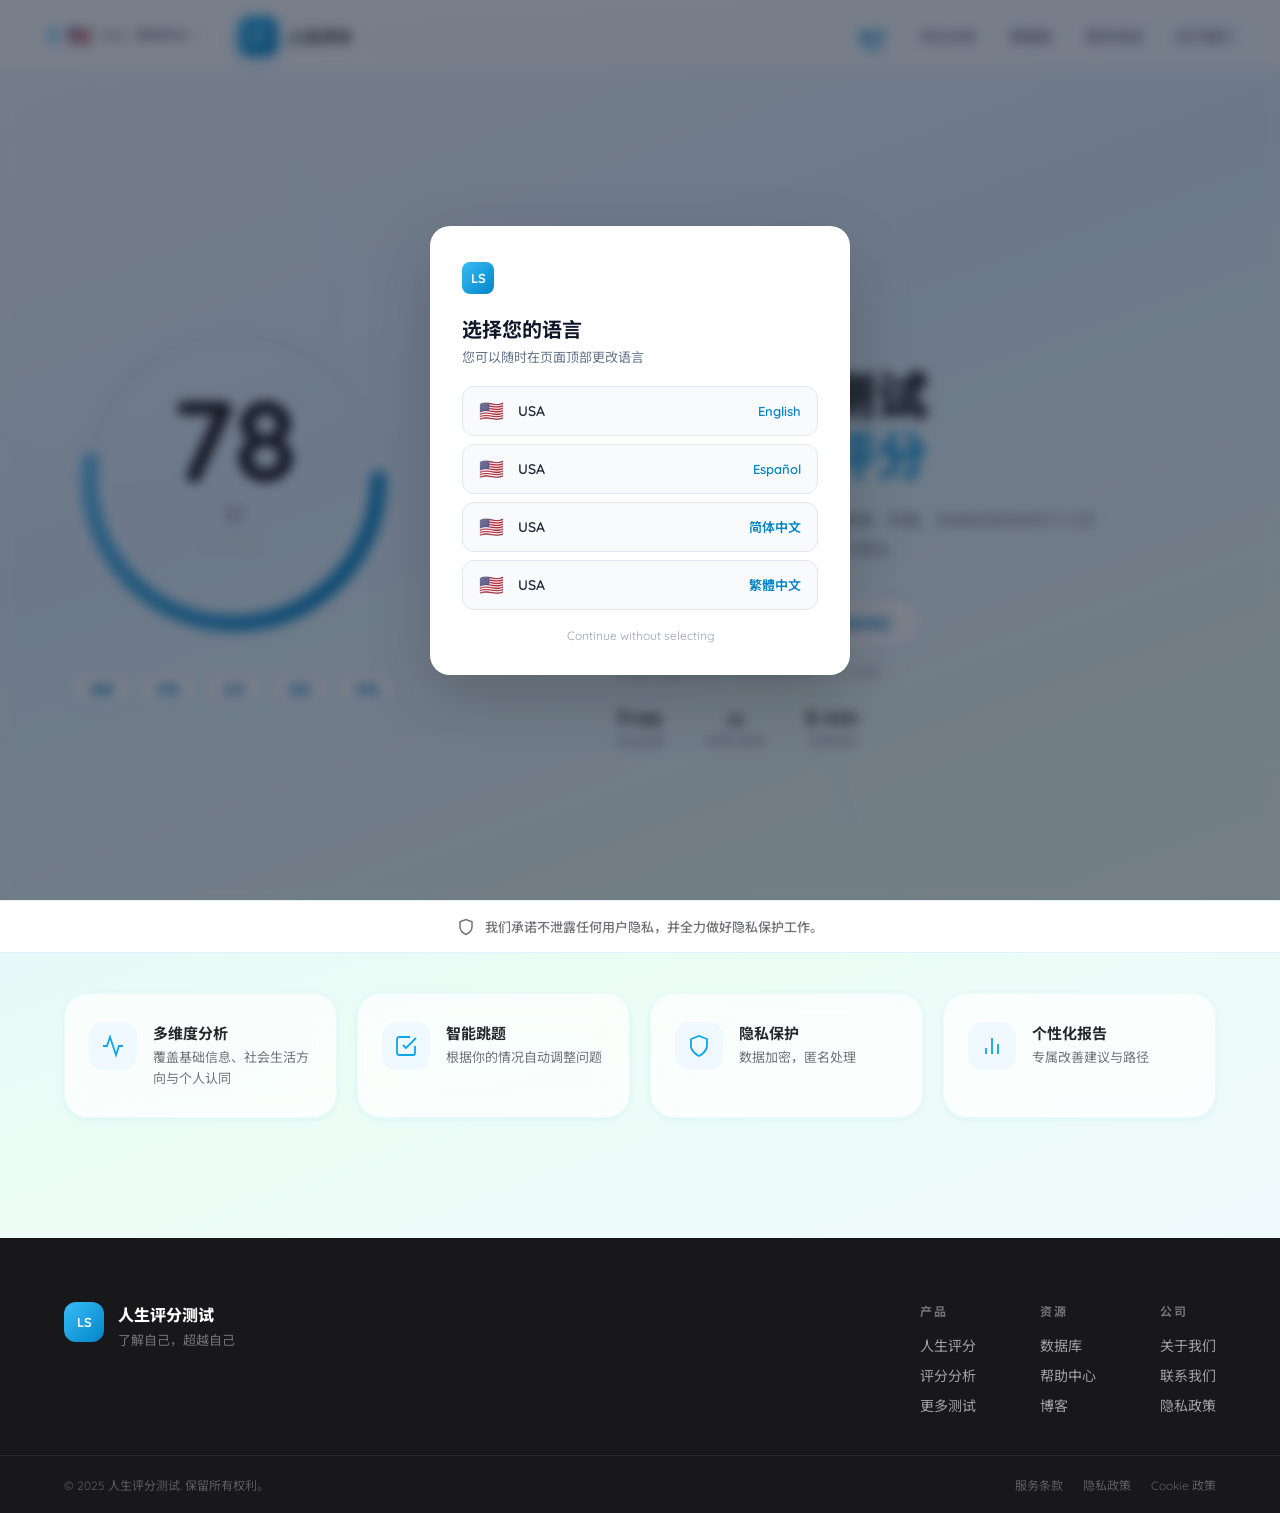
==== commit 6d54196f: "Add files via upload" ====
--- a/index.html
+++ b/index.html
@@ -4,6 +4,7 @@
   <meta charset="UTF-8"/>
   <meta name="viewport" content="width=device-width, initial-scale=1.0"/>
   <title>人生评分测试</title>
+  <link rel="icon" type="image/png" href="images/favicon.ico">
   <link rel="preconnect" href="https://fonts.googleapis.com"/>
   <link rel="preconnect" href="https://fonts.gstatic.com" crossorigin/>
   <link href="https://fonts.googleapis.com/css2?family=Quicksand:wght@300;400;500;600;700&family=Noto+Sans+SC:wght@300;400;500;700;900&display=swap" rel="stylesheet"/>
@@ -19,6 +20,8 @@
         <span class="lang-label" id="langLabel">简体中文</span>
         <svg class="lang-arrow" width="10" height="10" viewBox="0 0 24 24" fill="none" stroke="currentColor" stroke-width="2.5"><polyline points="6 9 12 15 18 9"/></svg>
         <div class="lang-dropdown" id="langDropdown">
+          <div class="lang-option" data-lang="en-US">English (US)</div>
+          <div class="lang-option" data-lang="es-US">Español (EE.UU.)</div>
           <div class="lang-option active" data-lang="zh-CN">简体中文</div>
           <div class="lang-option" data-lang="zh-TW">繁體中文</div>
         </div>
@@ -67,7 +70,7 @@
     </div>
 
     <div class="hero-content">
-      <div class="winner-banner" id="winnerBanner">🏆 恭喜你，你是真正的人生赢家！</div>
+      <div class="winner-banner" id="winnerBanner" data-i18n="winner.banner">🏆 Congratulations — you are a true LifeScore champion!</div>
       <div class="hero-badge" data-i18n="badge">你的专属人生评分</div>
 
       <!-- Previous score badge (rendered by JS) -->
@@ -170,11 +173,11 @@
   <div class="deep-notice-overlay" id="deepNoticeOverlay" onclick="closeDeepNotice()">
     <div class="deep-notice-modal" onclick="event.stopPropagation()">
       <div class="deep-notice-icon">✨</div>
-      <div class="deep-notice-title">好事值得等待</div>
-      <div class="deep-notice-text">深度测试正在经历一次重要的升级。<br><br>我们的团队正在逐题打磨100多道深度问题，重新校准评分模型，并设计全新的个性化分析维度——因为你值得一份真正有深度、有温度的人生报告。<br><br>这不是一次简单的维护，而是一次让你"被更好地理解"的升级。<br><br>请放心，快速测试已经能够为你提供一份准确且有洞察力的综合评分。等深度版本重新上线时，你将获得一次远超预期的体验。<br><br>感谢你的耐心等待，我们不会让你失望 💛</div>
+      <div class="deep-notice-title" data-i18n="deepnotice.title">Worth the Wait</div>
+      <div class="deep-notice-text" id="deepNoticeText" data-i18n="deepnotice.text">The In-Depth Test is undergoing a major upgrade — we're refining every question and recalibrating the scoring model. The Quick Test will give you an accurate, insightful score in the meantime. 💛</div>
       <div class="deep-notice-btns">
-        <button class="btn-start" onclick="window.location.href='quiz-quick.html'" style="font-size:14px;padding:12px 28px">先体验快速测试 →</button>
-        <button class="btn-secondary" onclick="closeDeepNotice()" style="font-size:13px;padding:10px 22px">好的，我等着</button>
+        <button class="btn-start" onclick="window.location.href='quiz-quick.html'" style="font-size:14px;padding:12px 28px" data-i18n="deepnotice.cta">Try the Quick Test first →</button>
+        <button class="btn-secondary" onclick="closeDeepNotice()" style="font-size:13px;padding:10px 22px" data-i18n="deepnotice.wait">Got it, I'll wait</button>
       </div>
     </div>
   </div>
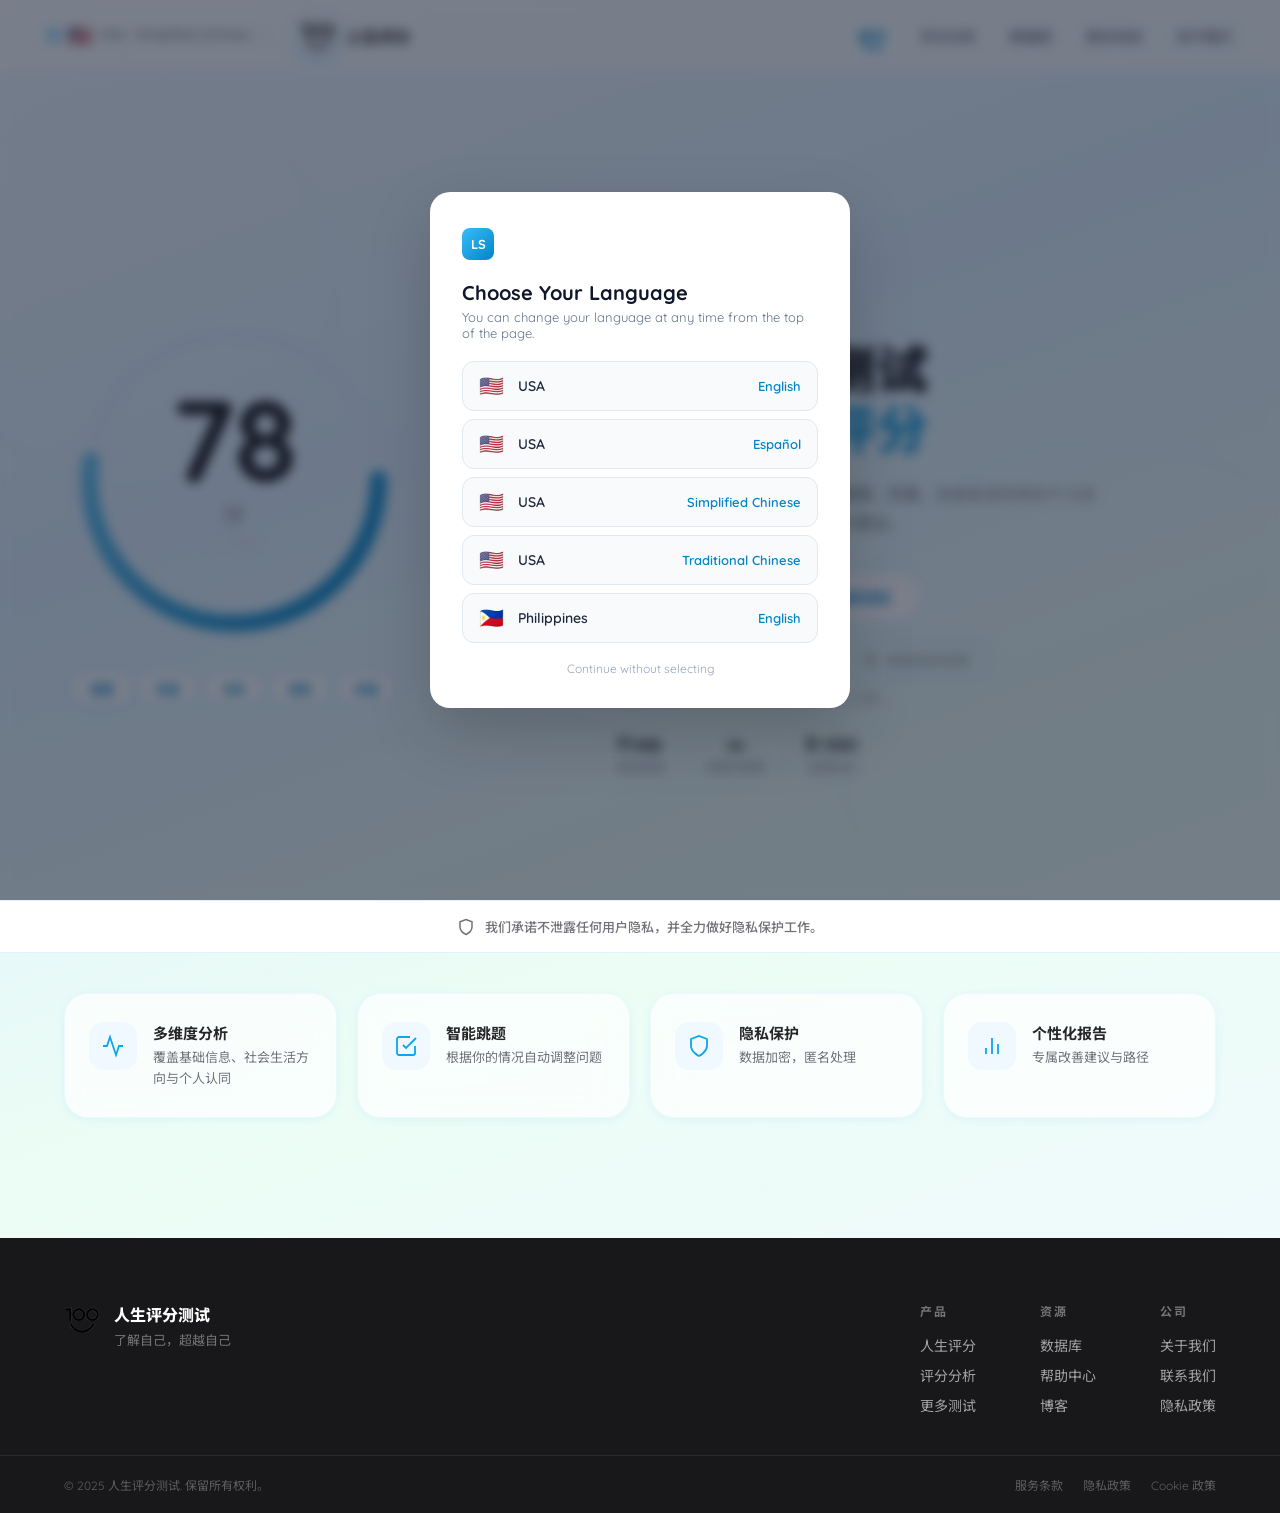
==== commit 637dfad5: "Add files via upload" ====
--- a/index.html
+++ b/index.html
@@ -3,7 +3,7 @@
 <head>
   <meta charset="UTF-8"/>
   <meta name="viewport" content="width=device-width, initial-scale=1.0"/>
-  <title>人生评分测试</title>
+  <title>LifeScore Test</title>
   <link rel="icon" type="image/png" href="images/favicon.ico">
   <link rel="preconnect" href="https://fonts.googleapis.com"/>
   <link rel="preconnect" href="https://fonts.gstatic.com" crossorigin/>
@@ -22,12 +22,13 @@
         <div class="lang-dropdown" id="langDropdown">
           <div class="lang-option" data-lang="en-US">English (US)</div>
           <div class="lang-option" data-lang="es-US">Español (EE.UU.)</div>
-          <div class="lang-option active" data-lang="zh-CN">简体中文</div>
+          <div class="lang-option" data-lang="zh-CN">简体中文</div>
           <div class="lang-option" data-lang="zh-TW">繁體中文</div>
+          <div class="lang-option" data-lang="en-PH">English (PH)</div>
         </div>
       </div>
       <div class="logo">
-        <span class="logo-mark">LS</span>
+        <img class="logo-mark" src="images/apple-touch-icon.png" alt="LS"/>
         <span class="logo-text" data-i18n="brandName">人生评分</span>
       </div>
       <nav class="nav" id="nav">
@@ -94,6 +95,13 @@
           <span data-i18n="btn.indepth">深度测试</span>
         </button>
       </div>
+      <!-- 查看结果按钮：测试完成前为禁用状态，完成后变为可点击 -->
+      <div class="view-result-wrap">
+        <button class="btn-view-result" id="viewResultBtn" disabled onclick="window.location.href='result.html'">
+          <svg width="15" height="15" viewBox="0 0 24 24" fill="none" stroke="currentColor" stroke-width="2.5"><path d="M14 2H6a2 2 0 0 0-2 2v16a2 2 0 0 0 2 2h12a2 2 0 0 0 2-2V8z"/><polyline points="14 2 14 8 20 8"/><line x1="16" y1="13" x2="8" y2="13"/><line x1="16" y1="17" x2="8" y2="17"/><polyline points="10 9 9 9 8 9"/></svg>
+          <span data-i18n="btn.viewResult">查看我的结果</span>
+        </button>
+      </div>
       <p class="indepth-note" data-i18n="btn.indepth.note">想要更准确的结果？深度测试约需 15–20 分钟。</p>
       <div class="hero-stats">
         <div class="stat"><span class="stat-num">Free</span><span class="stat-desc" data-i18n="stat.free">完全免费</span></div>
@@ -132,7 +140,7 @@
   <footer class="footer">
     <div class="footer-inner">
       <div class="footer-brand">
-        <span class="footer-logo-mark">LS</span>
+        <img class="footer-logo-mark" src="images/apple-touch-icon.png" alt="LS"/>
         <div>
           <div class="footer-name" data-i18n="footer.brand">人生评分测试</div>
           <div class="footer-tagline" data-i18n="footer.tagline">了解自己，超越自己</div>
--- a/style.css
+++ b/style.css
@@ -59,7 +59,24 @@
 .lang-icon{display:flex;align-items:center;color:var(--v-400)}
 .lang-arrow{transition:transform .25s var(--ease)}
 .lang-switcher.open .lang-arrow{transform:rotate(180deg)}
-.lang-dropdown{position:absolute;top:calc(100%+10px);left:0;background:var(--white);border:1px solid var(--v-100);border-radius:var(--radius);box-shadow:var(--sh-md);overflow:hidden;min-width:140px;opacity:0;pointer-events:none;transform:translateY(-8px);transition:all .22s var(--ease);z-index:200}
+.lang-dropdown{
+  position:absolute;
+  top:calc(100% + 10px);
+  left:0;
+  background:var(--white);
+  border:1px solid var(--v-100);
+  border-radius:var(--radius);
+  box-shadow:var(--sh-md);
+  min-width:160px;
+  /* 关键：限制高度 + 支持滚动，避免溢出屏幕 */
+  max-height:calc(100vh - 110px);
+  overflow-y:auto;
+  opacity:0;
+  pointer-events:none;
+  transform:translateY(-8px);
+  transition:all .22s var(--ease);
+  z-index:200;
+}
 .lang-switcher.open .lang-dropdown{opacity:1;pointer-events:all;transform:none}
 .lang-option{padding:11px 18px;font-size:13px;font-weight:600;color:var(--g-500);cursor:pointer;transition:all .15s}
 .lang-option:hover{background:var(--v-50);color:var(--v-600)}
@@ -67,7 +84,7 @@
 
 /* Logo */
 .logo{display:flex;align-items:center;gap:10px;flex-shrink:0;margin-right:auto}
-.logo-mark{width:40px;height:40px;background:var(--grad-primary);color:white;border-radius:12px;font-size:13px;font-weight:800;display:flex;align-items:center;justify-content:center;box-shadow:0 4px 14px rgba(14,165,233,.35);letter-spacing:.5px}
+.logo-mark{width:36px;height:36px;border-radius:10px;object-fit:cover;display:block;box-shadow:0 4px 14px rgba(14,165,233,.35);flex-shrink:0}
 .logo-text{font-size:16px;font-weight:800;color:var(--g-800)}
 
 /* Nav */
@@ -142,7 +159,7 @@
 .footer{background:var(--g-900);color:rgba(255,255,255,.7);padding:64px 0 0;margin-top:40px}
 .footer-inner{max-width:1320px;margin:0 auto;padding:0 64px;display:flex;justify-content:space-between;gap:48px;flex-wrap:wrap}
 .footer-brand{display:flex;align-items:flex-start;gap:14px}
-.footer-logo-mark{width:40px;height:40px;background:var(--grad-primary);color:white;border-radius:12px;font-size:13px;font-weight:800;display:flex;align-items:center;justify-content:center}
+.footer-logo-mark{width:36px;height:36px;border-radius:10px;object-fit:cover;display:block}
 .footer-name{font-size:16px;font-weight:800;color:white}
 .footer-tagline{font-size:13px;color:rgba(255,255,255,.4);margin-top:4px}
 .footer-links{display:flex;gap:64px}
@@ -410,17 +427,149 @@
 .share-modal-close:hover{background:var(--g-100);color:var(--g-700)}
 .share-modal-title{font-size:18px;font-weight:800;color:var(--g-900);margin-bottom:20px}
 .share-card-wrap{margin-bottom:20px}
-.share-card{background:linear-gradient(135deg,#0c2744,#0f3d5f);border-radius:var(--radius);padding:28px;color:white;position:relative;overflow:hidden}
-.sc-brand{font-size:12px;font-weight:700;color:rgba(255,255,255,.5);letter-spacing:1px}
-.sc-qr{width:48px;height:48px;border-radius:8px;position:absolute;top:20px;right:20px}
-.sc-score-wrap{display:flex;align-items:baseline;gap:4px;margin-top:20px}
-.sc-score-num{font-size:48px;font-weight:900}
-.sc-score-max{font-size:16px;color:rgba(255,255,255,.5)}
-.sc-verdict{font-size:14px;color:var(--v-300);font-weight:700;margin-top:4px}
-.sc-dims{display:flex;gap:16px;margin-top:12px;font-size:12px;font-weight:600}
-.sc-dim{color:rgba(255,255,255,.6)}
-.sc-dim strong{color:white;font-weight:800}
-.sc-footer{margin-top:16px;font-size:11px;color:rgba(255,255,255,.3)}
+
+/* ── View Results button (homepage) ── */
+.view-result-wrap{margin-top:14px;display:flex;justify-content:center}
+.btn-view-result{
+  display:inline-flex;align-items:center;gap:8px;
+  padding:11px 24px;border-radius:50px;border:1.5px solid var(--sky-400);
+  background:rgba(125,211,252,.08);color:var(--sky-600);
+  font-size:14px;font-weight:600;font-family:inherit;
+  cursor:pointer;transition:all .2s;text-decoration:none;
+  white-space:nowrap
+}
+.btn-view-result:not(:disabled):hover{
+  background:rgba(125,211,252,.18);border-color:var(--sky-500);
+  transform:translateY(-1px);box-shadow:0 4px 14px rgba(14,165,233,.2)
+}
+.btn-view-result:disabled{
+  opacity:.35;cursor:not-allowed;filter:grayscale(.4)
+}
+.btn-view-result svg{flex-shrink:0}
+.share-card.sc-theme-female{
+  background:linear-gradient(160deg,#3d1a2e 0%,#2e1225 55%,#1f0d1b 100%)
+}
+.share-card.sc-theme-female::before{
+  background:radial-gradient(ellipse,rgba(251,146,195,.14) 0%,transparent 70%)
+}
+.share-card.sc-theme-female::after{
+  background:linear-gradient(90deg,transparent,rgba(251,146,195,.28) 30%,rgba(251,146,195,.28) 70%,transparent)
+}
+.share-card.sc-theme-female .sc-brand{color:rgba(251,146,195,.6)}
+.share-card.sc-theme-female .sc-brand::before{background:linear-gradient(90deg,rgba(251,146,195,.75),transparent)}
+.share-card.sc-theme-female .sc-score-num{color:#ffffff}
+.share-card.sc-theme-female .sc-score-max{color:rgba(251,146,195,.5)}
+.share-card.sc-theme-female .sc-verdict{color:rgba(251,146,195,.85)}
+.share-card.sc-theme-female .sc-dim{color:rgba(255,255,255,.45)}
+.share-card.sc-theme-female .sc-dim + .sc-dim::before{color:rgba(251,146,195,.4)}
+.share-card.sc-theme-female .sc-dim strong{color:rgba(255,255,255,.88)}
+.share-card.sc-theme-female .sc-footer{border-top-color:rgba(255,255,255,.08)}
+.share-card.sc-theme-female .sc-footer-url{color:rgba(251,146,195,.32)}
+.share-card{
+  background: linear-gradient(160deg, #0e2440 0%, #0d1f38 55%, #0b1c30 100%);
+  border-radius: var(--radius);
+  padding: 24px 24px 20px;
+  color: white;
+  position: relative;
+  overflow: hidden
+}
+
+/* Single soft glow — bottom-right only, very subtle */
+.share-card::before{
+  content:'';
+  position:absolute;
+  width:280px;height:200px;
+  bottom:-60px;right:-60px;
+  background:radial-gradient(ellipse, rgba(56,189,248,.12) 0%, transparent 70%);
+  pointer-events:none
+}
+
+/* Thin accent line — top edge */
+.share-card::after{
+  content:'';
+  position:absolute;
+  top:0;left:24px;right:24px;height:1px;
+  background:linear-gradient(90deg,transparent,rgba(125,211,252,.3) 30%,rgba(125,211,252,.3) 70%,transparent);
+  pointer-events:none
+}
+
+/* Remove old decorative divs — hide if present */
+.share-card .sc-ring-1,
+.share-card .sc-ring-2,
+.share-card .sc-ring-3,
+.share-card .sc-shimmer { display:none }
+
+/* Top row: brand left, QR right */
+.sc-top-row{
+  display:flex;
+  align-items:flex-start;
+  justify-content:space-between;
+  gap:12px
+}
+
+.sc-brand{
+  font-size:10.5px;font-weight:700;
+  color:rgba(125,211,252,.5);
+  letter-spacing:2px;text-transform:uppercase;
+  padding-top:2px;
+  display:flex;align-items:center;gap:6px
+}
+.sc-brand::before{
+  content:'—';
+  color:rgba(125,211,252,.35);
+  font-weight:400;letter-spacing:0
+}
+
+.sc-qr{
+  width:52px;height:52px;
+  border-radius:6px;
+  flex-shrink:0;
+  background:white;
+  padding:3px;
+  object-fit:contain;
+  box-shadow:0 2px 8px rgba(0,0,0,.35)
+}
+
+/* Score */
+.sc-score-wrap{display:flex;align-items:baseline;gap:4px;margin-top:16px}
+.sc-score-num{
+  font-size:56px;font-weight:900;line-height:1;
+  color:#ffffff;
+  letter-spacing:-1px
+}
+.sc-score-max{font-size:16px;color:rgba(255,255,255,.35);font-weight:500;align-self:flex-end;padding-bottom:7px}
+.sc-verdict{
+  font-size:13px;font-weight:700;margin-top:4px;
+  color:rgba(125,211,252,.8)
+}
+
+/* Dimension pills */
+.sc-dims{
+  display:flex;flex-wrap:wrap;gap:6px;
+  margin-top:12px
+}
+.sc-dim{
+  font-size:11px;font-weight:600;
+  color:rgba(255,255,255,.45);
+  display:flex;align-items:center;gap:5px
+}
+.sc-dim + .sc-dim::before{content:'·';color:rgba(125,211,252,.3);font-size:13px;margin-right:-2px}
+.sc-dim strong{color:rgba(255,255,255,.8);font-weight:700}
+
+/* Footer */
+.sc-footer{
+  margin-top:16px;
+  padding-top:11px;
+  border-top:1px solid rgba(255,255,255,.07);
+  font-size:11px;
+  color:rgba(255,255,255,.25);
+  display:flex;align-items:center;justify-content:space-between
+}
+.sc-footer-url{
+  font-size:10px;
+  color:rgba(125,211,252,.28);
+  letter-spacing:.4px
+}
 
 .share-platforms{display:flex;flex-wrap:wrap;gap:8px;justify-content:center}
 .sp-btn{display:flex;flex-direction:column;align-items:center;gap:6px;padding:12px 16px;border-radius:var(--radius);border:1.5px solid var(--g-200);background:var(--white);font-size:12px;font-weight:700;color:var(--g-600);min-width:70px;transition:all .2s;text-decoration:none}
@@ -642,7 +791,7 @@
 .winner-mode .btn-secondary { border-color:#FFD700 !important; color:#b8860b !important; }
 .winner-mode .btn-secondary:hover { background:rgba(255,215,0,.08) !important; }
 .winner-mode .tag { border-color:rgba(255,215,0,.3) !important; color:#b8860b !important; background:rgba(255,215,0,.08) !important; }
-.winner-mode .logo-mark { background:linear-gradient(135deg,#FFD700,#FFA500) !important; color:#3d2e00 !important; }
+.winner-mode .logo-mark { box-shadow:0 4px 18px rgba(255,180,0,.6) !important; }
 .winner-banner { display:none; max-width:600px; margin:0 auto 20px; padding:16px 24px; border-radius:var(--radius-pill); background:linear-gradient(135deg,#FFD700,#FFA500); color:#3d2e00; font-size:15px; font-weight:700; text-align:center; box-shadow:0 6px 24px rgba(255,165,0,.3); animation:fadeInUp .6s var(--ease) both; }
 .winner-mode .winner-banner { display:block; }
 
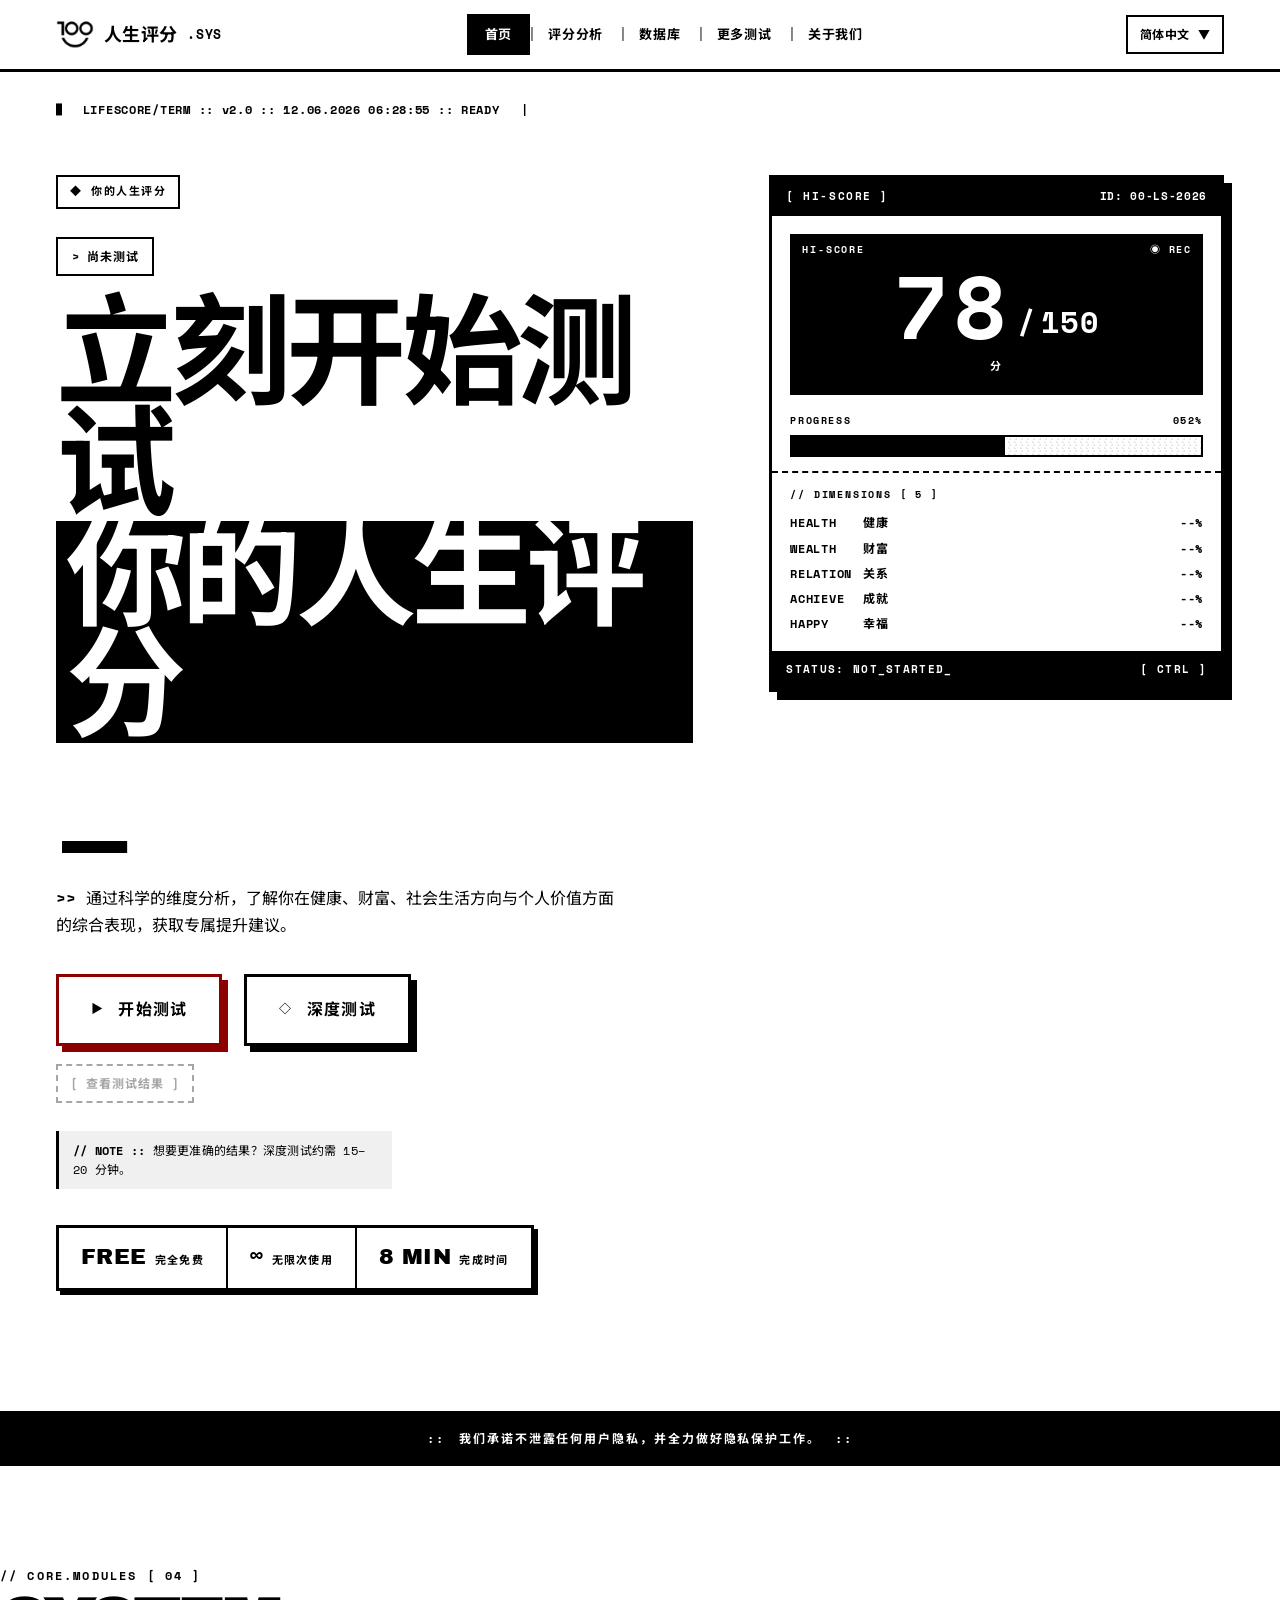
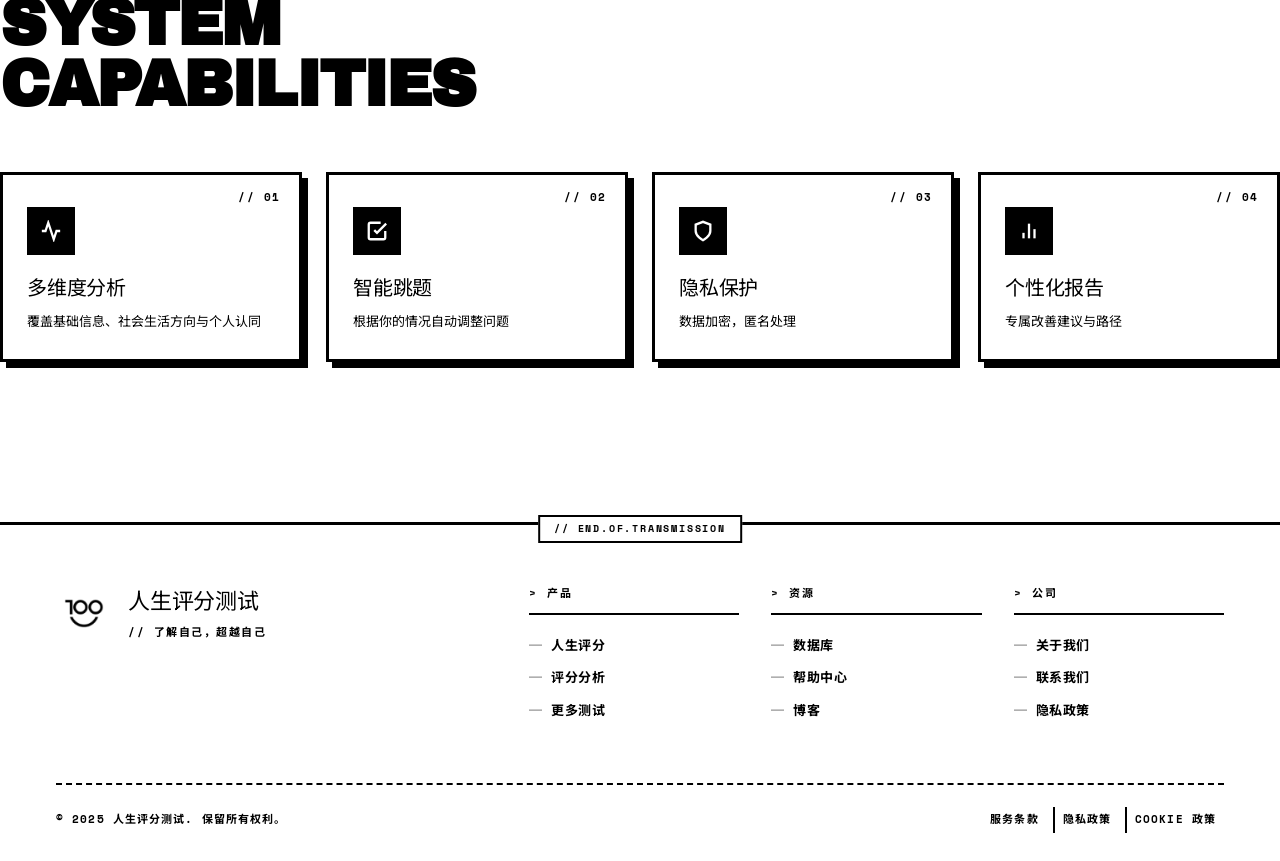
==== commit 3911fbe5: "Add files via upload" ====
--- a/index.html
+++ b/index.html
@@ -3,167 +3,286 @@
 <head>
   <meta charset="UTF-8"/>
   <meta name="viewport" content="width=device-width, initial-scale=1.0"/>
-  <title>LifeScore Test</title>
-  <link rel="icon" type="image/png" href="images/favicon.ico">
+  <title>LIFESCORE/TERM // 人生评分</title>
+  <link rel="icon" type="image/png" href="images/favicon.ico"/>
+
+  <!--
+    LIFESCORE/TERM — NEO-BRUTALIST B&W BUILD
+    ────────────────────────────────────────
+    · Two colors: #FFF / #000  (+ #F0F0F0 for subtle separation only)
+    · Two fonts:  Archivo Black (display) · Space Mono (everything else)
+    · Zero rounded corners. Zero blur. Zero gradients.
+    · Hard offset shadows only (e.g. 6px 6px 0 #000)
+    · Hover = harsh color inversion + press-down translate
+  -->
   <link rel="preconnect" href="https://fonts.googleapis.com"/>
   <link rel="preconnect" href="https://fonts.gstatic.com" crossorigin/>
-  <link href="https://fonts.googleapis.com/css2?family=Quicksand:wght@300;400;500;600;700&family=Noto+Sans+SC:wght@300;400;500;700;900&display=swap" rel="stylesheet"/>
+  <link href="https://fonts.googleapis.com/css2?family=Archivo+Black&family=Space+Mono:wght@400;700&family=Noto+Sans+SC:wght@500;700;900&display=swap" rel="stylesheet"/>
+
   <link rel="stylesheet" href="style.css"/>
 </head>
+
 <body>
-  <div class="particles" id="particles"></div>
-
-  <header class="header" id="header">
-    <div class="header-inner">
-      <div class="lang-switcher" id="langSwitcher">
-        <div class="lang-icon"><svg width="15" height="15" viewBox="0 0 24 24" fill="none" stroke="currentColor" stroke-width="2"><circle cx="12" cy="12" r="10"/><path d="M2 12h20M12 2a15.3 15.3 0 0 1 4 10 15.3 15.3 0 0 1-4 10 15.3 15.3 0 0 1-4-10 15.3 15.3 0 0 1 4-10z"/></svg></div>
-        <span class="lang-label" id="langLabel">简体中文</span>
-        <svg class="lang-arrow" width="10" height="10" viewBox="0 0 24 24" fill="none" stroke="currentColor" stroke-width="2.5"><polyline points="6 9 12 15 18 9"/></svg>
-        <div class="lang-dropdown" id="langDropdown">
-          <div class="lang-option" data-lang="en-US">English (US)</div>
-          <div class="lang-option" data-lang="es-US">Español (EE.UU.)</div>
-          <div class="lang-option" data-lang="zh-CN">简体中文</div>
-          <div class="lang-option" data-lang="zh-TW">繁體中文</div>
-          <div class="lang-option" data-lang="en-PH">English (PH)</div>
-        </div>
-      </div>
-      <div class="logo">
-        <img class="logo-mark" src="images/apple-touch-icon.png" alt="LS"/>
-        <span class="logo-text" data-i18n="brandName">人生评分</span>
-      </div>
-      <nav class="nav" id="nav">
-        <a href="index.html" class="nav-link active" data-i18n="nav.home">首页</a>
-        <a href="analysis.html" class="nav-link" data-i18n="nav.analysis">评分分析</a>
-        <a href="#" class="nav-link" data-i18n="nav.database">数据库</a>
-        <a href="more-tests.html" class="nav-link" data-i18n="nav.more">更多测试</a>
-        <a href="#" class="nav-link" data-i18n="nav.about">关于我们</a>
+  <!-- legacy hook (script.js may inject children) — visually neutralized -->
+  <div class="particles" id="particles" aria-hidden="true"></div>
+
+  <!-- ═══════════════ HUD BAR ═══════════════ -->
+  <header class="hud" id="header">
+    <div class="hud-row">
+      <a href="index.html" class="brand">
+        <img class="brand-mark" src="images/favicon.ico" alt="LS"/>
+        <span class="brand-text" data-i18n="brandName">人生评分</span>
+        <span class="brand-system">.SYS</span>
+      </a>
+
+      <nav class="nav" id="nav" aria-label="Main">
+        <a href="index.html"      class="nav-link active" data-i18n="nav.home">首页</a>
+        <a href="analysis.html"   class="nav-link"        data-i18n="nav.analysis">评分分析</a>
+        <a href="database.html"   class="nav-link"        data-i18n="nav.database">数据库</a>
+        <a href="more-tests.html" class="nav-link"        data-i18n="nav.more">更多测试</a>
+        <a href="about.html"      class="nav-link"        data-i18n="nav.about">关于我们</a>
       </nav>
-      <button class="menu-toggle" id="menuToggle" aria-expanded="false"><span></span><span></span><span></span></button>
+
+      <div class="hud-right">
+        <div class="lang-switcher" id="langSwitcher">
+          <span class="lang-icon">
+            <svg width="14" height="14" viewBox="0 0 24 24" fill="none" stroke="currentColor" stroke-width="2.5">
+              <circle cx="12" cy="12" r="10"/><path d="M2 12h20M12 2a15.3 15.3 0 0 1 4 10 15.3 15.3 0 0 1-4 10 15.3 15.3 0 0 1-4-10 15.3 15.3 0 0 1 4-10z"/>
+            </svg>
+          </span>
+          <span class="lang-label" id="langLabel">简体中文</span>
+          <span class="lang-arrow">▼</span>
+          <div class="lang-dropdown" id="langDropdown">
+            <div class="lang-option active" data-lang="zh-CN">简体中文</div>
+            <div class="lang-option"        data-lang="zh-TW">繁體中文</div>
+          </div>
+        </div>
+        <button class="menu-toggle" id="menuToggle" aria-expanded="false" aria-label="Menu">
+          <span></span><span></span><span></span>
+        </button>
+      </div>
     </div>
   </header>
 
-  <main class="hero" id="hero">
-    <div class="ring ring-1"></div>
-    <div class="ring ring-2"></div>
-    <div class="ring ring-3"></div>
-
-    <div class="score-display">
-      <svg class="score-arc" viewBox="0 0 200 200">
-        <defs>
-          <linearGradient id="arcGrad" x1="0%" y1="0%" x2="100%" y2="100%">
-            <stop offset="0%" stop-color="#7dd3fc"/>
-            <stop offset="100%" stop-color="#0284c7"/>
-          </linearGradient>
-        </defs>
-        <circle class="arc-track" cx="100" cy="100" r="85"/>
-        <circle class="arc-fill" cx="100" cy="100" r="85" id="arcFill"/>
-        <text class="arc-number" x="100" y="102" text-anchor="middle" id="arcNumber">0</text>
-        <text class="arc-label" x="100" y="126" text-anchor="middle" data-i18n="scoreUnit">分</text>
-        <text class="arc-sublabel" x="100" y="142" text-anchor="middle">/ 150</text>
-      </svg>
-      <div class="score-tags">
-        <span class="tag" data-i18n="tag.health" style="--delay:0.1s">健康</span>
-        <span class="tag" data-i18n="tag.wealth" style="--delay:0.2s">财富</span>
-        <span class="tag" data-i18n="tag.relation" style="--delay:0.3s">关系</span>
-        <span class="tag" data-i18n="tag.achieve" style="--delay:0.4s">成就</span>
-        <span class="tag" data-i18n="tag.happy" style="--delay:0.5s">幸福</span>
-      </div>
-    </div>
-
-    <div class="hero-content">
-      <div class="winner-banner" id="winnerBanner" data-i18n="winner.banner">🏆 Congratulations — you are a true LifeScore champion!</div>
-      <div class="hero-badge" data-i18n="badge">你的专属人生评分</div>
-
-      <!-- Previous score badge (rendered by JS) -->
-      <div class="score-badge-wrap">
-        <div class="score-badge" id="scoreBadge">
-          <span class="score-badge-none" data-i18n="hero.score.none">尚未测试</span>
-        </div>
-      </div>
-
-      <h1 class="hero-title">
-        <span class="line" data-i18n="hero.line1">立刻开始测试</span>
-        <span class="line accent" data-i18n="hero.line2">你的人生评分</span>
-      </h1>
-      <p class="hero-sub" data-i18n="hero.sub">通过科学的维度分析，了解你在健康、财富、社会生活方向与个人价值方面的综合表现，获取专属提升建议。</p>
-      <div class="hero-actions">
-        <button class="btn-start" id="startBtn" onclick="window.location.href='quiz-quick.html'">
-          <span data-i18n="btn.start">开始测试</span>
-          <svg width="18" height="18" viewBox="0 0 24 24" fill="none" stroke="currentColor" stroke-width="2.5"><line x1="5" y1="12" x2="19" y2="12"/><polyline points="12 5 19 12 12 19"/></svg>
-        </button>
-        <button class="btn-secondary btn-indepth" onclick="showDeepTestNotice()">
-          <span data-i18n="btn.indepth">深度测试</span>
-        </button>
-      </div>
-      <!-- 查看结果按钮：测试完成前为禁用状态，完成后变为可点击 -->
-      <div class="view-result-wrap">
-        <button class="btn-view-result" id="viewResultBtn" disabled onclick="window.location.href='result.html'">
-          <svg width="15" height="15" viewBox="0 0 24 24" fill="none" stroke="currentColor" stroke-width="2.5"><path d="M14 2H6a2 2 0 0 0-2 2v16a2 2 0 0 0 2 2h12a2 2 0 0 0 2-2V8z"/><polyline points="14 2 14 8 20 8"/><line x1="16" y1="13" x2="8" y2="13"/><line x1="16" y1="17" x2="8" y2="17"/><polyline points="10 9 9 9 8 9"/></svg>
-          <span data-i18n="btn.viewResult">查看我的结果</span>
-        </button>
-      </div>
-      <p class="indepth-note" data-i18n="btn.indepth.note">想要更准确的结果？深度测试约需 15–20 分钟。</p>
-      <div class="hero-stats">
-        <div class="stat"><span class="stat-num">Free</span><span class="stat-desc" data-i18n="stat.free">完全免费</span></div>
-        <div class="stat-divider"></div>
-        <div class="stat"><span class="stat-num">∞</span><span class="stat-desc" data-i18n="stat.unlimited">无限次使用</span></div>
-        <div class="stat-divider"></div>
-        <div class="stat"><span class="stat-num">8 min</span><span class="stat-desc" data-i18n="stat.time">完成时间</span></div>
-      </div>
-    </div>
+  <!-- ═══════════════ MAIN ═══════════════ -->
+  <main>
+    <div class="container">
+
+      <!-- ── BOOT STATUS LINE ── -->
+      <div class="boot">
+        <span class="boot-line">LIFESCORE/TERM&nbsp;::&nbsp;v2.0&nbsp;::&nbsp;<span id="liveDate"></span>&nbsp;::&nbsp;READY&nbsp;</span>
+        <span class="boot-spinner"></span>
+      </div>
+
+      <!-- ── HERO ── -->
+      <section class="hero" id="hero">
+
+        <!-- LEFT: type wall + CTA -->
+        <div class="hero-text">
+          <div class="winner-banner" id="winnerBanner">★ WINNER :: LIFE.DOMINATED ★</div>
+
+          <span class="hero-badge" data-i18n="badge">你的专属人生评分</span>
+
+          <div class="score-badge-wrap">
+            <div class="score-badge" id="scoreBadge">
+              <span class="score-badge-none" data-i18n="hero.score.none">尚未测试</span>
+            </div>
+          </div>
+
+          <h1 class="hero-title">
+            <span class="line"        data-i18n="hero.line1">立刻开始测试</span>
+            <span class="line accent" data-i18n="hero.line2">你的人生评分</span><span class="cursor">_</span>
+          </h1>
+
+          <p class="hero-sub" data-i18n="hero.sub">通过科学的维度分析，了解你在健康、财富、社会生活方向与个人价值方面的综合表现，获取专属提升建议。</p>
+
+          <div class="hero-actions">
+            <button class="btn btn-primary btn-accent-red" id="startBtn" onclick="window.location.href='quiz-quick.html'">
+              <span data-i18n="btn.start">开始测试</span>
+            </button>
+            <button class="btn btn-secondary btn-indepth" onclick="showDeepTestNotice()">
+              <span data-i18n="btn.indepth">深度测试</span>
+            </button>
+          </div>
+
+          <div class="view-result-wrap" id="viewResultWrap">
+            <button class="btn-view-result" id="viewResultBtn" disabled onclick="window.location.href='result.html'">
+              <span data-i18n="hero.viewResult">查看测试结果</span>
+            </button>
+          </div>
+
+          <p class="indepth-note" data-i18n="btn.indepth.note">想要更准确的结果？深度测试约需 15–20 分钟。</p>
+
+          <div class="hero-stats">
+            <div class="stat">
+              <span class="stat-num">FREE</span>
+              <span class="stat-desc" data-i18n="stat.free">完全免费</span>
+            </div>
+            <div class="stat-divider"></div>
+            <div class="stat">
+              <span class="stat-num">∞</span>
+              <span class="stat-desc" data-i18n="stat.unlimited">无限次使用</span>
+            </div>
+            <div class="stat-divider"></div>
+            <div class="stat">
+              <span class="stat-num">8 MIN</span>
+              <span class="stat-desc" data-i18n="stat.time">完成时间</span>
+            </div>
+          </div>
+        </div>
+
+        <!-- RIGHT: ARCADE SCOREBOARD -->
+        <aside class="arcade" aria-label="Score readout">
+
+          <div class="arcade-head">
+            <span>[ HI-SCORE ]</span>
+            <span class="arcade-head-id">ID: 00-LS-2026</span>
+          </div>
+
+          <!-- the BLACK CRT SCREEN inset -->
+          <div class="arcade-crt">
+            <div class="arcade-digits">
+              <span class="arcade-num" id="arcNumber">000</span>
+              <span class="arcade-slash">/</span>
+              <span class="arcade-max">150</span>
+            </div>
+            <span class="arcade-unit" data-i18n="scoreUnit">PTS</span>
+          </div>
+
+          <!-- chunky horizontal progress bar -->
+          <div class="arcade-bar-wrap">
+            <div class="arcade-bar-label">
+              <span>PROGRESS</span>
+              <span id="arcadePct">000%</span>
+            </div>
+            <div class="arcade-bar">
+              <div class="arcade-bar-fill" id="arcadeBarFill"></div>
+            </div>
+          </div>
+
+          <!-- 5 dimensions stat readout -->
+          <div class="arcade-dims">
+            <div class="arcade-dims-title">DIMENSIONS [ 5 ]</div>
+            <ul class="score-tags">
+              <li class="tag" data-i18n="tag.health"   data-name="HEALTH"   data-pct="--%"><span class="tag-bar"></span></li>
+              <li class="tag" data-i18n="tag.wealth"   data-name="WEALTH"   data-pct="--%"><span class="tag-bar"></span></li>
+              <li class="tag" data-i18n="tag.relation" data-name="RELATION" data-pct="--%"><span class="tag-bar"></span></li>
+              <li class="tag" data-i18n="tag.achieve"  data-name="ACHIEVE"  data-pct="--%"><span class="tag-bar"></span></li>
+              <li class="tag" data-i18n="tag.happy"    data-name="HAPPY"    data-pct="--%"><span class="tag-bar"></span></li>
+            </ul>
+          </div>
+
+          <!-- legacy hooks: SVG arcFill must exist for script.js — hidden -->
+          <div class="score-display">
+            <svg viewBox="0 0 200 200">
+              <circle cx="100" cy="100" r="85" fill="none" stroke="#000" stroke-width="6"
+                      style="stroke-dasharray:534; stroke-dashoffset:534;" id="arcFill"></circle>
+            </svg>
+            <div class="ring ring-1"></div><div class="ring ring-2"></div><div class="ring ring-3"></div>
+          </div>
+
+          <!-- bottom status line -->
+          <div class="arcade-status">
+            <span>STATUS: NOT_STARTED<span class="arcade-status-cursor"></span></span>
+            <span>[ CTRL ]</span>
+          </div>
+        </aside>
+
+      </section>
+    </div>
+
+    <!-- ── PRIVACY STRIP — full bleed ── -->
+    <div class="privacy-strip">
+      <svg width="16" height="16" viewBox="0 0 24 24" fill="none" stroke="currentColor" stroke-width="2"><path d="M12 22s8-4 8-10V5l-8-3-8 3v7c0 6 8 10 8 10z"/></svg>
+      <span data-i18n="hero.privacy">我们承诺不泄露任何用户隐私，并全力做好隐私保护工作。</span>
+    </div>
+
+    <!-- ── MODULES ── -->
+    <section class="modules-section container">
+      <header class="modules-head">
+        <span class="kicker">CORE.MODULES&nbsp;[&nbsp;04&nbsp;]</span>
+        <h2>SYSTEM<br>CAPABILITIES</h2>
+      </header>
+
+      <div class="features">
+        <article class="feature-card" style="--i:0">
+          <span class="feature-id">// 01</span>
+          <div class="feature-icon">
+            <svg width="22" height="22" viewBox="0 0 24 24" fill="none" stroke-width="2.5">
+              <path d="M22 12h-4l-3 9L9 3l-3 9H2"/>
+            </svg>
+          </div>
+          <div class="feature-title" data-i18n="feat1.title">多维度分析</div>
+          <div class="feature-desc"  data-i18n="feat1.desc">覆盖基础信息、社会生活方向与个人认同</div>
+        </article>
+
+        <article class="feature-card" style="--i:1">
+          <span class="feature-id">// 02</span>
+          <div class="feature-icon">
+            <svg width="22" height="22" viewBox="0 0 24 24" fill="none" stroke-width="2.5">
+              <polyline points="9 11 12 14 22 4"/>
+              <path d="M21 12v7a2 2 0 0 1-2 2H5a2 2 0 0 1-2-2V5a2 2 0 0 1 2-2h11"/>
+            </svg>
+          </div>
+          <div class="feature-title" data-i18n="feat2.title">智能跳题</div>
+          <div class="feature-desc"  data-i18n="feat2.desc">根据你的情况自动调整问题</div>
+        </article>
+
+        <article class="feature-card" style="--i:2">
+          <span class="feature-id">// 03</span>
+          <div class="feature-icon">
+            <svg width="22" height="22" viewBox="0 0 24 24" fill="none" stroke-width="2.5">
+              <path d="M12 22s8-4 8-10V5l-8-3-8 3v7c0 6 8 10 8 10z"/>
+            </svg>
+          </div>
+          <div class="feature-title" data-i18n="feat3.title">隐私保护</div>
+          <div class="feature-desc"  data-i18n="feat3.desc">数据加密，匿名处理</div>
+        </article>
+
+        <article class="feature-card" style="--i:3">
+          <span class="feature-id">// 04</span>
+          <div class="feature-icon">
+            <svg width="22" height="22" viewBox="0 0 24 24" fill="none" stroke-width="2.5">
+              <line x1="18" y1="20" x2="18" y2="10"/>
+              <line x1="12" y1="20" x2="12" y2="4"/>
+              <line x1="6"  y1="20" x2="6"  y2="14"/>
+            </svg>
+          </div>
+          <div class="feature-title" data-i18n="feat4.title">个性化报告</div>
+          <div class="feature-desc"  data-i18n="feat4.desc">专属改善建议与路径</div>
+        </article>
+      </div>
+    </section>
   </main>
 
-  <!-- Privacy trust strip — sits inside the white features box -->
-  <div class="privacy-strip">
-    <svg width="18" height="18" viewBox="0 0 24 24" fill="none" stroke="currentColor" stroke-width="2" style="flex-shrink:0"><path d="M12 22s8-4 8-10V5l-8-3-8 3v7c0 6 8 10 8 10z"/></svg>
-    <span data-i18n="hero.privacy">我们承诺不泄露任何用户隐私，并全力做好隐私保护工作。</span>
-  </div>
-  <section class="features">
-    <div class="feature-card" style="--i:0">
-      <div class="feature-icon"><svg width="24" height="24" viewBox="0 0 24 24" fill="none" stroke="currentColor" stroke-width="1.8"><path d="M22 12h-4l-3 9L9 3l-3 9H2"/></svg></div>
-      <div><div class="feature-title" data-i18n="feat1.title">多维度分析</div><div class="feature-desc" data-i18n="feat1.desc">覆盖基础信息、社会生活方向与个人认同</div></div>
-    </div>
-    <div class="feature-card" style="--i:1">
-      <div class="feature-icon"><svg width="24" height="24" viewBox="0 0 24 24" fill="none" stroke="currentColor" stroke-width="1.8"><polyline points="9 11 12 14 22 4"/><path d="M21 12v7a2 2 0 0 1-2 2H5a2 2 0 0 1-2-2V5a2 2 0 0 1 2-2h11"/></svg></div>
-      <div><div class="feature-title" data-i18n="feat2.title">智能跳题</div><div class="feature-desc" data-i18n="feat2.desc">根据你的情况自动调整问题</div></div>
-    </div>
-    <div class="feature-card" style="--i:2">
-      <div class="feature-icon"><svg width="24" height="24" viewBox="0 0 24 24" fill="none" stroke="currentColor" stroke-width="1.8"><path d="M12 22s8-4 8-10V5l-8-3-8 3v7c0 6 8 10 8 10z"/></svg></div>
-      <div><div class="feature-title" data-i18n="feat3.title">隐私保护</div><div class="feature-desc" data-i18n="feat3.desc">数据加密，匿名处理</div></div>
-    </div>
-    <div class="feature-card" style="--i:3">
-      <div class="feature-icon"><svg width="24" height="24" viewBox="0 0 24 24" fill="none" stroke="currentColor" stroke-width="1.8"><line x1="18" y1="20" x2="18" y2="10"/><line x1="12" y1="20" x2="12" y2="4"/><line x1="6" y1="20" x2="6" y2="14"/></svg></div>
-      <div><div class="feature-title" data-i18n="feat4.title">个性化报告</div><div class="feature-desc" data-i18n="feat4.desc">专属改善建议与路径</div></div>
-    </div>
-  </section>
-
+  <!-- ═══════════════ FOOTER ═══════════════ -->
   <footer class="footer">
     <div class="footer-inner">
       <div class="footer-brand">
-        <img class="footer-logo-mark" src="images/apple-touch-icon.png" alt="LS"/>
+        <img class="footer-logo-mark" src="images/favicon.ico" alt="LS"/>
         <div>
-          <div class="footer-name" data-i18n="footer.brand">人生评分测试</div>
+          <div class="footer-name"    data-i18n="footer.brand">人生评分测试</div>
           <div class="footer-tagline" data-i18n="footer.tagline">了解自己，超越自己</div>
         </div>
       </div>
       <div class="footer-links">
         <div class="footer-col">
           <div class="footer-col-title" data-i18n="footer.col1">产品</div>
-          <a href="quiz-quick.html" data-i18n="footer.l1a">人生评分</a>
-          <a href="analysis.html" data-i18n="footer.l1b">评分分析</a>
-          <a href="more-tests.html" data-i18n="footer.l1c">更多测试</a>
+          <a href="quiz-quick.html"  data-i18n="footer.l1a">人生评分</a>
+          <a href="analysis.html"    data-i18n="footer.l1b">评分分析</a>
+          <a href="more-tests.html"  data-i18n="footer.l1c">更多测试</a>
         </div>
         <div class="footer-col">
           <div class="footer-col-title" data-i18n="footer.col2">资源</div>
-          <a href="#" data-i18n="footer.l2a">数据库</a>
-          <a href="#" data-i18n="footer.l2b">帮助中心</a>
-          <a href="#" data-i18n="footer.l2c">博客</a>
+          <a href="database.html" data-i18n="footer.l2a">数据库</a>
+          <a href="#"             data-i18n="footer.l2b">帮助中心</a>
+          <a href="#"             data-i18n="footer.l2c">博客</a>
         </div>
         <div class="footer-col">
           <div class="footer-col-title" data-i18n="footer.col3">公司</div>
-          <a href="#" data-i18n="footer.l3a">关于我们</a>
-          <a href="#" data-i18n="footer.l3b">联系我们</a>
-          <a href="#" data-i18n="footer.l3c">隐私政策</a>
+          <a href="about.html" data-i18n="footer.l3a">关于我们</a>
+          <a href="about.html" data-i18n="footer.l3b">联系我们</a>
+          <a href="#"          data-i18n="footer.l3c">隐私政策</a>
         </div>
       </div>
     </div>
@@ -177,24 +296,64 @@
     </div>
   </footer>
 
-  <!-- Deep Test Blocked Notice -->
+  <!-- ═══════════════ DEEP-TEST MODAL ═══════════════ -->
   <div class="deep-notice-overlay" id="deepNoticeOverlay" onclick="closeDeepNotice()">
     <div class="deep-notice-modal" onclick="event.stopPropagation()">
-      <div class="deep-notice-icon">✨</div>
-      <div class="deep-notice-title" data-i18n="deepnotice.title">Worth the Wait</div>
-      <div class="deep-notice-text" id="deepNoticeText" data-i18n="deepnotice.text">The In-Depth Test is undergoing a major upgrade — we're refining every question and recalibrating the scoring model. The Quick Test will give you an accurate, insightful score in the meantime. 💛</div>
+      <div class="deep-notice-icon">⚠</div>
+      <div class="deep-notice-title" data-i18n="deep.notice.title">深度测试 · 开发中</div>
+      <div class="deep-notice-text"  data-i18n="deep.notice.text">我们的深度测试题库仍在开发中，大部分题目尚未导入和更新。但它已经与快速版测试略有不同。感谢你的理解。</div>
       <div class="deep-notice-btns">
-        <button class="btn-start" onclick="window.location.href='quiz-quick.html'" style="font-size:14px;padding:12px 28px" data-i18n="deepnotice.cta">Try the Quick Test first →</button>
-        <button class="btn-secondary" onclick="closeDeepNotice()" style="font-size:13px;padding:10px 22px" data-i18n="deepnotice.wait">Got it, I'll wait</button>
+        <button class="btn btn-primary"   onclick="window.location.href='quiz.html'" data-i18n="deep.notice.ok">好的，开始测试</button>
+        <button class="btn btn-secondary" onclick="closeDeepNotice()"                data-i18n="deep.notice.cancel">暂不测试</button>
       </div>
     </div>
   </div>
+
+  <!-- ═══════════════ MODAL HANDLERS ═══════════════ -->
   <script>
-  function showDeepTestNotice(){document.getElementById('deepNoticeOverlay').classList.add('open');}
-  function closeDeepNotice(){document.getElementById('deepNoticeOverlay').classList.remove('open');}
+    function showDeepTestNotice(){ document.getElementById('deepNoticeOverlay').classList.add('open'); }
+    function closeDeepNotice()    { document.getElementById('deepNoticeOverlay').classList.remove('open'); }
+  </script>
+
+  <!--
+    ═══════════════ ARCADE BAR MIRROR ═══════════════
+    script.js animates #arcNumber but doesn't know about our chunky bar.
+    This 6-line observer watches the digit display and updates the
+    visual progress bar + percentage label whenever the digits change.
+    Pure read-only mirror — never writes to anything script.js owns.
+  -->
+  <script>
+    (function () {
+      var num   = document.getElementById('arcNumber');
+      var fill  = document.getElementById('arcadeBarFill');
+      var label = document.getElementById('arcadePct');
+      if (!num || !fill || !label) return;
+      var sync = function () {
+        var v = Math.max(0, Math.min(150, parseInt(num.textContent, 10) || 0));
+        var pct = (v / 150) * 100;
+        fill.style.width = pct + '%';
+        label.textContent = String(Math.round(pct)).padStart(3, '0') + '%';
+      };
+      sync();
+      new MutationObserver(sync).observe(num, { childList: true, characterData: true, subtree: true });
+    })();
   </script>
 
   <script src="i18n.js"></script>
   <script src="script.js"></script>
+<script>
+  (function(){
+    function pad(n){ return n < 10 ? '0' + n : n; }
+    function tick(){
+      var d = new Date();
+      var s = pad(d.getMonth()+1) + '.' + pad(d.getDate()) + '.' + d.getFullYear() + ' '
+            + pad(d.getHours()) + ':' + pad(d.getMinutes()) + ':' + pad(d.getSeconds());
+      var el = document.getElementById('liveDate');
+      if(el) el.textContent = s;
+    }
+    tick();
+    setInterval(tick, 1000);
+  })();
+  </script>
 </body>
 </html>
--- a/style.css
+++ b/style.css
@@ -1,813 +1,5292 @@
-/* ============================================================
-   style.css — Life Score: Soft Neo-Gradient UI Redesign
-   Design: Glassmorphism + vibrant purple-coral gradients
-   Typography: Plus Jakarta Sans + Noto Sans SC
-   ============================================================ */
+/* ═══════════════════════════════════════════════════════════════
+ *  §1 · DESIGN TOKENS  ::  shared across the entire site
+ *  ─────────────────────────────────────────────────────────────
+ *  Public API (use these on every new page) :
+ *    --color-bg        page background (paper white)
+ *    --color-text      ink black
+ *    --color-faint     subtle separator gray (use sparingly)
+ *    --border-thick    standard 3px black border
+ *    --border-hairline 2px black border (secondary surfaces)
+ *    --shadow-hard     standard 6px hard offset shadow
+ *    --shadow-sm/lg    smaller (4px) and larger (8px) variants
+ *    --font-sans       display / heading family
+ *    --font-mono       body / numeric / UI family
+ *    --hud-h           fixed header height
+ *    --max-w           page max-width
+ *    --gutter          horizontal page padding
+ *  Internal aliases (legacy short names) are kept after the
+ *  public tokens so existing rules in this file keep working.
+ * ═══════════════════════════════════════════════════════════════ */
 :root {
-  /* ── Core Palette ── */
-  --v-50:#f0f9ff; --v-100:#e0f2fe; --v-200:#bae6fd; --v-300:#7dd3fc;
-  --v-400:#38bdf8; --v-500:#0ea5e9; --v-600:#0284c7; --v-700:#0369a1;
-  --coral-400:#fb923c; --coral-500:#f97316; --coral-600:#ea580c;
-  --rose-400:#fb7185; --rose-500:#f43f5e;
-  --emerald-400:#34d399; --emerald-500:#10b981;
-  --amber-400:#fbbf24; --amber-500:#f59e0b;
-  --sky-400:#38bdf8; --sky-500:#0ea5e9;
-  --white:#ffffff;
-  --g-50:#fafafa; --g-100:#f4f4f5; --g-200:#e4e4e7; --g-300:#d4d4d8;
-  --g-400:#a1a1aa; --g-500:#71717a; --g-600:#52525b; --g-700:#3f3f46;
-  --g-800:#27272a; --g-900:#18181b;
-  /* ── Theme Gradients ── */
-  --grad-primary:linear-gradient(135deg,#38bdf8,#0284c7);
-  --grad-warm:linear-gradient(135deg,#f97316,#f43f5e);
-  --grad-cool:linear-gradient(135deg,#38bdf8,#0ea5e9);
-  --grad-glow:linear-gradient(135deg,#7dd3fc,#38bdf8);
-  --grad-card:linear-gradient(135deg,rgba(255,255,255,.85),rgba(255,255,255,.65));
-  --grad-bg:linear-gradient(160deg,#f0f9ff 0%,#e0f2fe 30%,#ecfdf5 60%,#f0f9ff 100%);
-  /* ── Shadows ── */
-  --sh-sm:0 2px 8px rgba(14,165,233,.08);
-  --sh-md:0 8px 30px rgba(14,165,233,.1);
-  --sh-lg:0 16px 50px rgba(14,165,233,.14);
-  --sh-glow:0 0 40px rgba(14,165,233,.15);
-  /* ── Spacing & Shape ── */
-  --font:'Quicksand','Noto Sans SC',system-ui,sans-serif;
-  --hh:72px;
-  --radius:16px;
-  --radius-lg:24px;
-  --radius-pill:100px;
-  --ease:cubic-bezier(.16,1,.3,1);
-}
-*,*::before,*::after{box-sizing:border-box;margin:0;padding:0}
-html{scroll-behavior:smooth;scroll-padding-top:calc(var(--hh)+16px)}
-body{font-family:var(--font);background:var(--grad-bg);color:var(--g-800);overflow-x:hidden;min-height:100vh;-webkit-font-smoothing:antialiased}
-a{text-decoration:none;color:inherit}
-button{cursor:pointer;font-family:inherit;border:none;background:none}
-img{max-width:100%}
-
-/* ══ Animated Background Mesh ══ */
-.particles{position:fixed;inset:0;pointer-events:none;z-index:0;overflow:hidden}
-.particle{position:absolute;border-radius:50%;background:var(--v-300);opacity:0;animation:floatUp var(--dur,10s) var(--delay,0s) infinite ease-in-out}
-@keyframes floatUp{0%{transform:translateY(0) scale(1) rotate(0deg);opacity:0}15%{opacity:var(--op,.15)}85%{opacity:var(--op,.15)}100%{transform:translateY(-100vh) scale(.4) rotate(180deg);opacity:0}}
-
-/* ══ HEADER — Glassmorphism Nav ══ */
-.header{position:fixed;top:0;left:0;right:0;z-index:100;height:var(--hh);background:rgba(255,255,255,.7);backdrop-filter:blur(24px) saturate(180%);-webkit-backdrop-filter:blur(24px) saturate(180%);border-bottom:1px solid rgba(14,165,233,.08);transition:all .3s var(--ease)}
-.header.scrolled{background:rgba(255,255,255,.92);box-shadow:var(--sh-sm)}
-.header-inner{max-width:1320px;margin:0 auto;padding:0 32px;height:100%;display:flex;align-items:center;gap:20px}
-
-/* Lang switcher */
-.lang-switcher{position:relative;display:flex;align-items:center;gap:6px;padding:8px 14px;border-radius:var(--radius);font-size:13px;font-weight:600;color:var(--g-500);cursor:pointer;user-select:none;flex-shrink:0;transition:all .2s}
-.lang-switcher:hover{background:var(--v-50);color:var(--v-600)}
-.lang-icon{display:flex;align-items:center;color:var(--v-400)}
-.lang-arrow{transition:transform .25s var(--ease)}
-.lang-switcher.open .lang-arrow{transform:rotate(180deg)}
-.lang-dropdown{
-  position:absolute;
-  top:calc(100% + 10px);
-  left:0;
-  background:var(--white);
-  border:1px solid var(--v-100);
-  border-radius:var(--radius);
-  box-shadow:var(--sh-md);
-  min-width:160px;
-  /* 关键：限制高度 + 支持滚动，避免溢出屏幕 */
-  max-height:calc(100vh - 110px);
-  overflow-y:auto;
-  opacity:0;
-  pointer-events:none;
-  transform:translateY(-8px);
-  transition:all .22s var(--ease);
-  z-index:200;
-}
-.lang-switcher.open .lang-dropdown{opacity:1;pointer-events:all;transform:none}
-.lang-option{padding:11px 18px;font-size:13px;font-weight:600;color:var(--g-500);cursor:pointer;transition:all .15s}
-.lang-option:hover{background:var(--v-50);color:var(--v-600)}
-.lang-option.active{color:var(--v-500);background:var(--v-50)}
-
-/* Logo */
-.logo{display:flex;align-items:center;gap:10px;flex-shrink:0;margin-right:auto}
-.logo-mark{width:36px;height:36px;border-radius:10px;object-fit:cover;display:block;box-shadow:0 4px 14px rgba(14,165,233,.35);flex-shrink:0}
-.logo-text{font-size:16px;font-weight:800;color:var(--g-800)}
-
-/* Nav */
-.nav{display:flex;align-items:center;gap:2px}
-.nav-link{position:relative;padding:8px 16px;font-size:14px;font-weight:600;color:var(--g-500);border-radius:var(--radius);transition:all .2s;white-space:nowrap}
-.nav-link::after{content:'';position:absolute;bottom:4px;left:50%;transform:translateX(-50%) scaleX(0);width:20px;height:3px;background:var(--grad-primary);border-radius:2px;transition:transform .25s var(--ease)}
-.nav-link:hover{color:var(--v-600);background:var(--v-50)}
-.nav-link:hover::after,.nav-link.active::after{transform:translateX(-50%) scaleX(1)}
-.nav-link.active{color:var(--v-600)}
-.menu-toggle{display:none;flex-direction:column;gap:5px;padding:6px}
-.menu-toggle span{display:block;width:22px;height:2px;background:var(--g-500);border-radius:2px;transition:all .3s}
-
-/* ══ HOMEPAGE HERO ══ */
-.hero{position:relative;min-height:100vh;padding-top:var(--hh);display:flex;align-items:center;justify-content:space-between;gap:60px;max-width:1320px;margin:0 auto;padding-left:64px;padding-right:64px;overflow:hidden}
-.ring{position:absolute;border-radius:50%;border:1.5px solid var(--v-200);pointer-events:none;animation:rotateSlow 40s linear infinite;opacity:.5}
-.ring-1{width:400px;height:400px;top:10%;left:-5%}.ring-2{width:550px;height:550px;bottom:-10%;right:-8%}.ring-3{width:300px;height:300px;top:50%;left:40%}
-@keyframes rotateSlow{to{transform:rotate(360deg)}}
-.score-display{flex-shrink:0;position:relative;width:340px;animation:fadeInUp .8s var(--ease) both}
-.score-arc{width:100%;height:auto}
-.arc-track{fill:none;stroke:var(--v-100);stroke-width:8}
-.arc-fill{fill:none;stroke:url(#arcGrad);stroke-width:10;stroke-linecap:round;stroke-dasharray:534;stroke-dashoffset:534;transition:stroke-dashoffset 2.5s var(--ease) .8s}
-.arc-number{font-size:68px;font-weight:900;fill:var(--g-900);font-family:var(--font)}
-.arc-label{font-size:14px;font-weight:600;fill:var(--g-400);font-family:var(--font)}
-.arc-sublabel{font-size:12px;fill:var(--g-300);font-family:var(--font)}
-.score-tags{display:flex;flex-wrap:wrap;justify-content:center;gap:8px;margin-top:20px}
-.tag{padding:6px 16px;border-radius:var(--radius-pill);font-size:12px;font-weight:700;background:var(--white);color:var(--v-600);border:1.5px solid var(--v-200);box-shadow:var(--sh-sm);animation:fadeInUp .5s var(--ease) calc(var(--delay,.1s)+.5s) both}
-.hero-content{flex:1;max-width:600px;animation:fadeInUp .8s .15s var(--ease) both}
-.hero-badge{display:inline-block;padding:6px 18px;border-radius:var(--radius-pill);font-size:12px;font-weight:700;background:var(--v-50);color:var(--v-600);border:1.5px solid var(--v-200);margin-bottom:16px}
-.score-badge-wrap{margin-bottom:16px}
-.score-badge{display:inline-flex;align-items:center;gap:12px;padding:10px 20px;border-radius:var(--radius-pill);background:var(--white);border:1.5px solid var(--g-200);box-shadow:var(--sh-sm);font-size:13px;font-weight:600;color:var(--g-600)}
-.score-badge.has-score{border-color:var(--v-200)}
-.score-badge-inner{display:flex;align-items:center;gap:12px}
-.score-badge-label{font-size:12px;color:var(--g-400);font-weight:600}
-.score-badge-num{font-size:22px;font-weight:900;color:var(--v-600)}
-.score-badge-num span{font-size:13px;color:var(--g-400);font-weight:600}
-.score-badge-date{font-size:12px;color:var(--g-400)}
-.score-badge-retake{font-size:12px;font-weight:700;color:var(--v-500);padding:4px 12px;border-radius:var(--radius-pill);border:1.5px solid var(--v-200);transition:all .2s}
-.score-badge-retake:hover{background:var(--v-50)}
-.score-badge-none{font-size:13px;color:var(--g-400);font-weight:600}
-.hero-title{margin-bottom:20px}
-.hero-title .line{display:block;font-size:clamp(32px,5vw,52px);font-weight:900;line-height:1.15;color:var(--g-900)}
-.hero-title .accent{background:var(--grad-primary);-webkit-background-clip:text;-webkit-text-fill-color:transparent;background-clip:text}
-.hero-sub{font-size:16px;line-height:1.8;color:var(--g-500);margin-bottom:32px;max-width:480px}
-.hero-actions{display:flex;align-items:center;gap:14px;margin-bottom:12px;flex-wrap:wrap}
-
-/* ── Buttons (pill-shaped, reference style) ── */
-.btn-start{display:inline-flex;align-items:center;gap:10px;padding:16px 40px;border-radius:var(--radius-pill);font-size:15px;font-weight:700;color:white;background:var(--grad-primary);box-shadow:0 8px 28px rgba(14,165,233,.3);transition:all .25s var(--ease);position:relative;overflow:hidden;letter-spacing:.3px}
-.btn-start:hover{transform:translateY(-3px);box-shadow:0 12px 40px rgba(14,165,233,.4)}
-.btn-start:active{transform:translateY(0)}
-.btn-secondary{display:inline-flex;align-items:center;gap:8px;padding:15px 32px;border-radius:var(--radius-pill);font-size:14px;font-weight:700;color:var(--v-600);background:var(--white);border:2px solid var(--v-200);transition:all .2s;letter-spacing:.2px}
-.btn-secondary:hover{border-color:var(--v-400);background:var(--v-50);transform:translateY(-2px)}
-.indepth-note{font-size:13px;color:var(--g-400);margin-top:6px}
-
-.hero-stats{display:flex;align-items:center;gap:20px;margin-top:24px}
-.stat{text-align:center}
-.stat-num{display:block;font-size:20px;font-weight:900;color:var(--g-900)}
-.stat-desc{font-size:12px;color:var(--g-400);font-weight:600;margin-top:2px}
-.stat-divider{width:1px;height:32px;background:var(--g-200)}
-
-/* Privacy strip */
-.privacy-strip{background:var(--white);border-top:1px solid var(--v-100);border-bottom:1px solid var(--v-100);padding:16px 64px;display:flex;align-items:center;justify-content:center;gap:10px;font-size:13px;color:var(--g-500);font-weight:500}
-
-/* ── Features ── */
-.features{display:grid;grid-template-columns:repeat(4,1fr);gap:20px;max-width:1320px;margin:0 auto 80px;padding:40px 64px}
-.feature-card{background:rgba(255,255,255,.7);backdrop-filter:blur(16px);-webkit-backdrop-filter:blur(16px);border:1.5px solid rgba(14,165,233,.06);border-radius:var(--radius-lg);padding:28px 24px;display:flex;align-items:flex-start;gap:16px;box-shadow:var(--sh-sm);transition:all .3s var(--ease);animation:fadeInUp .5s calc(var(--i,0)*.1s+.3s) var(--ease) both}
-.feature-card:hover{transform:translateY(-4px);box-shadow:var(--sh-md);border-color:rgba(14,165,233,.15)}
-.feature-icon{width:48px;height:48px;border-radius:14px;background:var(--v-50);display:flex;align-items:center;justify-content:center;color:var(--v-500);flex-shrink:0}
-.feature-title{font-size:15px;font-weight:700;color:var(--g-800);margin-bottom:4px}
-.feature-desc{font-size:13px;color:var(--g-500);line-height:1.6}
-
-/* ── Footer ── */
-.footer{background:var(--g-900);color:rgba(255,255,255,.7);padding:64px 0 0;margin-top:40px}
-.footer-inner{max-width:1320px;margin:0 auto;padding:0 64px;display:flex;justify-content:space-between;gap:48px;flex-wrap:wrap}
-.footer-brand{display:flex;align-items:flex-start;gap:14px}
-.footer-logo-mark{width:36px;height:36px;border-radius:10px;object-fit:cover;display:block}
-.footer-name{font-size:16px;font-weight:800;color:white}
-.footer-tagline{font-size:13px;color:rgba(255,255,255,.4);margin-top:4px}
-.footer-links{display:flex;gap:64px}
-.footer-col{display:flex;flex-direction:column;gap:10px}
-.footer-col-title{font-size:12px;font-weight:700;text-transform:uppercase;letter-spacing:1.5px;color:rgba(255,255,255,.4);margin-bottom:6px}
-.footer-col a{font-size:14px;color:rgba(255,255,255,.6);transition:color .2s}
-.footer-col a:hover{color:white}
-.footer-bottom{max-width:1320px;margin:40px auto 0;padding:20px 64px;border-top:1px solid rgba(255,255,255,.08);display:flex;justify-content:space-between;align-items:center;font-size:12px;color:rgba(255,255,255,.3);flex-wrap:wrap;gap:12px}
-.footer-bottom-links{display:flex;gap:20px}
-.footer-bottom-links a{color:rgba(255,255,255,.3);transition:color .2s}
-.footer-bottom-links a:hover{color:rgba(255,255,255,.6)}
-
-/* ══ QUIZ PAGE ══ */
-.quiz-body{background:var(--grad-bg)}
-.quiz-header{background:rgba(255,255,255,.85)}
-.quiz-shell{max-width:740px;margin:0 auto;padding:calc(var(--hh)+48px) 24px 80px}
-.quiz-page-info{display:flex;justify-content:space-between;align-items:center;margin-bottom:16px}
-.qpi-section{display:flex;align-items:center;gap:8px;font-size:14px;font-weight:700;color:var(--v-600)}
-.qpi-dot{width:10px;height:10px;border-radius:50%;background:var(--v-500)}
-.quiz-count{font-size:13px;color:var(--g-400);font-weight:600}
-.quiz-section-label{font-weight:700}
-
-/* Question cards */
-.q-card{background:rgba(255,255,255,.8);backdrop-filter:blur(16px);-webkit-backdrop-filter:blur(16px);border:1.5px solid rgba(14,165,233,.06);border-radius:var(--radius-lg);margin-bottom:18px;overflow:hidden;box-shadow:var(--sh-sm);transition:all .3s;position:relative}
-.q-card.answered-card{border-color:rgba(16,185,129,.2);box-shadow:0 4px 20px rgba(16,185,129,.08)}
-.q-card--bonus{border-color:rgba(249,115,22,.15);box-shadow:0 4px 20px rgba(249,115,22,.08)}
-.q-card--page{animation:slideCardIn .4s var(--ease) both;animation-delay:inherit}
-@keyframes slideCardIn{from{opacity:0;transform:translateY(20px)}to{opacity:1;transform:none}}
-.qc-accent{height:4px;border-radius:4px 4px 0 0}
-.q-card-inner{padding:24px 28px 28px}
-.q-meta{display:flex;align-items:center;gap:8px;margin-bottom:12px;flex-wrap:wrap}
-.q-num-badge{width:28px;height:28px;border-radius:8px;font-size:12px;font-weight:800;display:flex;align-items:center;justify-content:center}
-.q-noscore-badge,.q-multi-badge,.q-bonus-badge{font-size:11px;font-weight:700;padding:3px 10px;border-radius:var(--radius-pill);background:var(--g-100);color:var(--g-500)}
-.q-bonus-badge{background:rgba(249,115,22,.1);color:var(--coral-600)}
-.q-text{font-size:17px;font-weight:700;line-height:1.6;color:var(--g-800);margin-bottom:16px}
-.q-note{font-size:12px;color:var(--g-400);margin-bottom:12px;padding:8px 14px;background:var(--v-50);border-radius:10px;font-weight:500}
-.q-options{display:flex;flex-direction:column;gap:8px}
-.q-option{display:flex;align-items:center;gap:12px;padding:14px 18px;border-radius:14px;border:1.5px solid var(--g-200);cursor:pointer;transition:all .2s;user-select:none;position:relative}
-.q-option:hover{border-color:var(--v-300);background:var(--v-50)}
-.q-option.selected{border-color:var(--v-500);background:var(--v-50);box-shadow:0 0 0 3px rgba(14,165,233,.12)}
-.q-option--multi.selected{border-color:var(--v-500);background:var(--v-50)}
-.opt-letter{width:28px;height:28px;border-radius:8px;background:var(--g-100);color:var(--g-500);font-size:12px;font-weight:700;display:flex;align-items:center;justify-content:center;flex-shrink:0;transition:all .2s}
-.opt-letter.sel{background:var(--v-500);color:white}
-.opt-letter-txt{display:none}
-.opt-text{font-size:14px;font-weight:500;color:var(--g-700);line-height:1.5;flex:1}
-.opt-check{margin-left:auto;color:var(--v-500);flex-shrink:0;transition:opacity .2s}
-.opt-check.hidden{opacity:0}
-.q-answered-indicator{display:flex;align-items:center;gap:6px;margin-top:12px;font-size:12px;font-weight:700;color:var(--emerald-500)}
-
-/* Quiz controls */
-.quiz-controls{display:flex;justify-content:space-between;align-items:center;margin-top:24px;gap:16px}
-.btn-prev,.btn-next{display:flex;align-items:center;gap:8px;padding:13px 28px;border-radius:var(--radius-pill);font-size:14px;font-weight:700;transition:all .2s}
-.btn-prev{color:var(--g-500);background:var(--white);border:1.5px solid var(--g-200)}
-.btn-prev:disabled{opacity:.4;cursor:not-allowed}
-.btn-prev:not(:disabled):hover{border-color:var(--v-300);color:var(--v-600);transform:translateY(-2px)}
-.btn-next{color:white;background:var(--grad-primary);box-shadow:0 6px 20px rgba(14,165,233,.3)}
-.btn-next.ready{box-shadow:0 8px 28px rgba(14,165,233,.4)}
-.btn-next:hover{transform:translateY(-2px)}
-.quiz-page-dots{display:flex;align-items:center;gap:6px}
-.qdot{width:10px;height:10px;border-radius:50%;background:var(--g-200);transition:all .25s}
-.qdot--current{background:var(--v-500);transform:scale(1.3);box-shadow:0 0 8px rgba(14,165,233,.4)}
-.qdot--done{background:var(--emerald-400)}
-.page-complete-banner{display:none;align-items:center;justify-content:center;gap:8px;padding:12px;margin-top:12px;border-radius:var(--radius);background:rgba(16,185,129,.08);color:var(--emerald-500);font-size:13px;font-weight:700}
-.page-complete-banner.show{display:flex}
-.keyboard-hint{text-align:center;font-size:12px;color:var(--g-400);margin-top:14px;font-weight:500}
-
-/* Quiz header progress */
-.quiz-header-progress{display:flex;align-items:center;gap:10px;margin-left:auto}
-.qhp-bar{width:140px;height:6px;border-radius:3px;background:var(--v-100);overflow:hidden}
-.qhp-fill{height:100%;border-radius:3px;background:var(--grad-primary);transition:width .4s var(--ease)}
-.qhp-label{font-size:12px;font-weight:700;color:var(--v-600);min-width:32px}
-.qhp-mode{font-size:11px;font-weight:700;color:var(--v-500);background:var(--v-50);padding:3px 10px;border-radius:6px;white-space:nowrap}
-.quiz-home-link{display:flex;align-items:center;gap:6px}
-
-/* Slide animations */
-.slide-in-right{animation:slideInR .35s var(--ease) both}
-.slide-in-left{animation:slideInL .35s var(--ease) both}
-.slide-out-left{animation:slideOutL .25s ease-in both}
-.slide-out-right{animation:slideOutR .25s ease-in both}
-@keyframes slideInR{from{opacity:0;transform:translateX(40px)}to{opacity:1;transform:none}}
-@keyframes slideInL{from{opacity:0;transform:translateX(-40px)}to{opacity:1;transform:none}}
-@keyframes slideOutL{to{opacity:0;transform:translateX(-40px)}}
-@keyframes slideOutR{to{opacity:0;transform:translateX(40px)}}
-@keyframes fadeInUp{from{opacity:0;transform:translateY(24px)}to{opacity:1;transform:none}}
-@keyframes fadeInDown{from{opacity:0;transform:translateY(-12px)}to{opacity:1;transform:none}}
-
-/* ══ RESULT PAGE ══ */
-.result-body{background:var(--grad-bg)}
-.result-wrap{max-width:800px;margin:0 auto;padding:calc(var(--hh)+48px) 24px 60px;position:relative;z-index:1}
-.result-hero{text-align:center;margin-bottom:36px}
-.result-subtitle{font-size:13px;font-weight:700;color:var(--v-500);letter-spacing:1px;text-transform:uppercase;margin-bottom:6px}
-.result-title-h{font-size:clamp(28px,5vw,40px);font-weight:900;color:var(--g-900);margin-bottom:28px}
-.result-score-row{display:flex;align-items:center;justify-content:center;gap:40px;flex-wrap:wrap}
-.result-circle-wrap{width:200px;height:200px;flex-shrink:0}
-.result-circle{width:100%;height:100%}
-.rc-bg{fill:none;stroke:var(--v-100);stroke-width:8}
-.rc-fill{fill:none;stroke:url(#rcGrad);stroke-width:10;stroke-linecap:round;stroke-dasharray:565.48;stroke-dashoffset:565.48;transition:stroke-dashoffset 2.2s var(--ease)}
-.rc-score{font-size:60px;font-weight:900;fill:var(--g-900);font-family:var(--font)}
-.rc-max{font-size:14px;fill:var(--g-400);font-family:var(--font)}
-.result-score-meta{text-align:left}
-.result-rank{font-size:14px;color:var(--g-500);margin-bottom:8px;font-weight:600}
-.result-rank strong{color:var(--v-600);font-weight:800}
-.result-verdict-row{display:flex;align-items:center;gap:10px;margin-bottom:12px}
-.result-verdict{font-size:22px;font-weight:900;color:var(--g-900)}
-.bonus-badge{padding:4px 14px;border-radius:var(--radius-pill);background:rgba(249,115,22,.1);color:var(--coral-600);font-size:12px;font-weight:700}
-
-/* Result cards */
-.result-card{background:rgba(255,255,255,.8);backdrop-filter:blur(16px);-webkit-backdrop-filter:blur(16px);border:1.5px solid rgba(14,165,233,.06);border-radius:var(--radius-lg);padding:28px;margin-bottom:20px;box-shadow:var(--sh-sm)}
-.result-card--warn{border-color:rgba(245,158,11,.1)}
-.result-card-title{font-size:16px;font-weight:800;color:var(--g-800);margin-bottom:24px;display:flex;align-items:center;gap:10px}
-.rct-bar{width:4px;height:20px;border-radius:2px;flex-shrink:0}
-
-/* Result actions */
-.result-actions{display:flex;flex-wrap:wrap;gap:10px;margin-bottom:24px;justify-content:center}
-.btn-retake,.btn-analysis,.btn-share{display:inline-flex;align-items:center;gap:8px;padding:13px 26px;border-radius:var(--radius-pill);font-size:14px;font-weight:700;transition:all .2s;border:1.5px solid var(--g-200);color:var(--g-600);background:var(--white)}
-.btn-retake:hover,.btn-analysis:hover,.btn-share:hover{border-color:var(--v-300);color:var(--v-600);background:var(--v-50);transform:translateY(-2px)}
-
-/* ══ Data Visualization ══ */
-.viz-grid{display:grid;grid-template-columns:1fr 1fr;gap:20px;margin-bottom:20px}
-.viz-cell{background:var(--g-50);border-radius:var(--radius);padding:20px;text-align:center}
-.viz-cell canvas{max-width:100%;height:auto}
-.viz-label{font-size:13px;font-weight:700;color:var(--g-500);margin-bottom:12px;letter-spacing:.3px}
-.viz-row-full{background:var(--g-50);border-radius:var(--radius);padding:20px;text-align:center}
-.viz-row-full canvas{max-width:100%;height:auto}
-@media(max-width:640px){.viz-grid{grid-template-columns:1fr;gap:16px}}
-
-/* ══ Persona Card ══ */
-.persona-card{background:linear-gradient(135deg,#0c2744,#0f3d5f);border:none;color:white;position:relative;overflow:hidden;padding:36px 32px}
-.persona-card::before{content:'';position:absolute;top:-50%;right:-30%;width:320px;height:320px;border-radius:50%;background:radial-gradient(circle,rgba(14,165,233,.2),transparent 70%);pointer-events:none}
-.persona-card::after{content:'';position:absolute;bottom:-40%;left:-20%;width:250px;height:250px;border-radius:50%;background:radial-gradient(circle,rgba(249,115,22,.1),transparent 70%);pointer-events:none}
-.persona-header{display:flex;align-items:center;gap:24px;margin-bottom:24px;position:relative;z-index:1}
-.persona-animal{font-size:72px;line-height:1;filter:drop-shadow(0 4px 24px rgba(14,165,233,.4));animation:floatBounce 3s ease-in-out infinite}
-@keyframes floatBounce{0%,100%{transform:translateY(0)}50%{transform:translateY(-8px)}}
-.persona-meta{flex:1}
-.persona-tier{font-size:14px;font-weight:800;text-transform:uppercase;letter-spacing:3px;background:var(--grad-glow);-webkit-background-clip:text;-webkit-text-fill-color:transparent;background-clip:text;margin-bottom:6px}
-.persona-name{font-size:28px;font-weight:900;line-height:1.2}
-.persona-desc{font-size:14px;line-height:2;color:rgba(255,255,255,.75);margin-bottom:20px;position:relative;z-index:1}
-.persona-traits{display:flex;flex-wrap:wrap;gap:8px;position:relative;z-index:1}
-.persona-trait{padding:6px 16px;border-radius:var(--radius-pill);font-size:12px;font-weight:700;background:rgba(125,211,252,.15);color:var(--v-300);border:1px solid rgba(125,211,252,.2)}
-
-/* ══ Insight Rows ══ */
-.insight-row{padding:20px 24px;border-radius:var(--radius);margin-bottom:12px;border-left:4px solid var(--v-400);background:var(--v-50)}
-.insight-row .ir-title{font-weight:800;font-size:16px;color:var(--g-900);margin-bottom:8px;display:flex;align-items:center;gap:8px}
-.insight-row .ir-body{font-size:14px;color:var(--g-600);line-height:1.85}
-.insight-row--warn{border-left-color:var(--amber-500);background:rgba(245,158,11,.05)}
-.insight-row--good{border-left-color:var(--emerald-500);background:rgba(16,185,129,.05)}
-.insight-row--purple{border-left-color:var(--v-500);background:var(--v-50)}
-
-/* Dim rows */
-.dim-row{margin-bottom:24px}
-.dim-row:last-child{margin-bottom:0}
-.dim-meta{display:flex;justify-content:space-between;align-items:center;margin-bottom:8px}
-.dim-name{display:flex;align-items:center;gap:8px;font-size:15px;font-weight:700;color:var(--g-700)}
-.dim-icon{font-size:18px}
-.dim-score-val{font-size:18px;font-weight:800}
-.dim-score-unit{font-size:12px;font-weight:500;color:var(--g-400)}
-.dim-track{height:10px;border-radius:5px;background:var(--g-100);overflow:hidden}
-.dim-fill{height:100%;border-radius:5px;transition:width 1.2s var(--ease)}
-.dim-tier-row{display:flex;justify-content:space-between;align-items:center;margin-top:8px}
-.dim-tier-badge{font-size:12px;font-weight:700;padding:3px 12px;border-radius:var(--radius-pill)}
-.mini-bars{display:flex;gap:3px}
-.mini-bar{width:12px;height:6px;border-radius:3px;background:var(--g-200)}
-.mini-bar.filled{background:var(--v-400)}
-
-/* Breakdown grid */
-.breakdown-grid{display:flex;flex-direction:column;gap:8px}
-.breakdown-row{display:flex;align-items:center;gap:8px;font-size:14px;font-weight:600;color:var(--g-600);padding:10px 14px;background:var(--g-50);border-radius:10px}
-.br-icon{font-size:16px;width:24px;text-align:center}
-.br-name{flex:1}
-.br-score{font-weight:800;color:var(--g-800);min-width:28px;text-align:right}
-.br-x,.br-eq{color:var(--g-300);font-weight:500}
-.br-weight{min-width:36px;text-align:right;color:var(--g-500)}
-.br-contrib{font-weight:800;color:var(--v-600);min-width:28px;text-align:right}
-.breakdown-total{display:flex;justify-content:space-between;padding:12px 14px;background:var(--v-50);border-radius:10px;font-size:15px;font-weight:800;color:var(--g-900);border:1.5px solid var(--v-100)}
-.bt-score{font-size:20px;color:var(--v-600)}
-
-/* Highlights */
-.highlight-row{display:flex;align-items:flex-start;gap:16px;padding:16px 0;border-bottom:1px solid var(--g-100)}
-.highlight-row:last-child{border-bottom:none}
-.hl-score-dot{width:44px;height:44px;border-radius:12px;color:white;font-size:13px;font-weight:800;display:flex;flex-direction:column;align-items:center;justify-content:center;flex-shrink:0}
-.hl-score-dot small{font-size:9px;font-weight:500}
-.hl-content{flex:1}
-.hl-q{font-size:14px;font-weight:700;color:var(--g-800);margin-bottom:4px}
-.hl-a{font-size:13px;color:var(--g-500)}
-.hl-stars{flex-shrink:0;color:var(--amber-400)}
-.empty-note{font-size:14px;color:var(--g-400);text-align:center;padding:20px}
-
-/* Improvements */
-.improve-row{display:flex;align-items:flex-start;gap:16px;padding:18px 0;border-bottom:1px solid rgba(245,158,11,.1)}
-.improve-row:last-child{border-bottom:none}
-.imp-gap{width:44px;height:44px;border-radius:12px;background:rgba(245,158,11,.1);color:var(--amber-500);font-size:14px;font-weight:800;display:flex;align-items:center;justify-content:center;flex-shrink:0}
-.imp-content{flex:1}
-.imp-q{font-size:14px;font-weight:700;color:var(--g-800);margin-bottom:8px}
-.imp-current,.imp-best{font-size:13px;line-height:1.6;margin-bottom:4px}
-.imp-current{color:var(--g-500)}
-.imp-best{color:var(--emerald-500);font-weight:600}
-.imp-label{font-weight:700}
-.imp-advice{font-size:13px;color:var(--v-600);line-height:1.7;margin-top:8px;padding:12px 16px;background:var(--v-50);border-radius:10px;border-left:3px solid var(--v-400)}
-
-/* Tip */
-.result-tip{background:rgba(255,255,255,.8);backdrop-filter:blur(16px);border:1.5px solid var(--v-100);border-radius:var(--radius-lg);padding:28px;margin-bottom:20px;box-shadow:var(--sh-sm)}
-.tip-title{display:flex;align-items:center;gap:10px;font-size:16px;font-weight:800;color:var(--g-800);margin-bottom:16px}
-.tip-text{font-size:14px;color:var(--g-600);line-height:1.85;white-space:pre-line}
-.under18-banner{margin-top:16px;padding:16px;border-radius:var(--radius);background:rgba(16,185,129,.06);border:1.5px solid rgba(16,185,129,.15);color:var(--emerald-500);font-size:13px;font-weight:600}
-
-/* Action plan */
-.action-row{display:flex;align-items:flex-start;gap:16px;padding:18px 0;border-bottom:1px solid var(--g-100)}
-.action-row:last-child{border-bottom:none}
-.action-step{width:32px;height:32px;border-radius:10px;background:var(--grad-primary);color:white;font-size:12px;font-weight:800;display:flex;align-items:center;justify-content:center;flex-shrink:0}
-.action-icon{font-size:22px;flex-shrink:0}
-.action-body{flex:1}
-.action-title{font-size:15px;font-weight:700;color:var(--g-800);margin-bottom:4px}
-.action-desc{font-size:13px;color:var(--g-500);line-height:1.75}
-
-/* Score breakdown */
-.result-score-breakdown{font-size:13px;color:var(--g-500)}
-
-/* Saved toast */
-.saved-toast{position:fixed;bottom:24px;left:50%;transform:translateX(-50%) translateY(100px);background:var(--g-900);color:white;padding:12px 24px;border-radius:var(--radius-pill);font-size:14px;font-weight:700;display:flex;align-items:center;gap:8px;box-shadow:var(--sh-lg);transition:transform .4s var(--ease);z-index:200}
-.saved-toast.show{transform:translateX(-50%) translateY(0)}
-
-/* ══ Sponsor Card ══ */
-.sponsor-card{background:rgba(255,255,255,.8);backdrop-filter:blur(16px);border:1.5px solid rgba(14,165,233,.06);border-radius:var(--radius-lg);padding:28px;margin-bottom:20px;box-shadow:var(--sh-sm)}
-.sponsor-header{display:flex;align-items:center;gap:16px;margin-bottom:20px}
-.sponsor-heart{font-size:28px}
-.sponsor-text-block{flex:1}
-.sponsor-title{font-size:15px;font-weight:700;color:var(--g-800)}
-.sponsor-sub{font-size:13px;color:var(--g-500);margin-top:4px;line-height:1.6}
-.sponsor-logo-row{display:flex;flex-wrap:wrap;gap:12px;justify-content:center}
-.sponsor-logo-btn{display:flex;flex-direction:column;align-items:center;gap:8px;padding:16px 20px;border-radius:var(--radius);border:1.5px solid var(--g-200);background:var(--white);transition:all .2s;min-width:90px}
-.sponsor-logo-btn:hover{border-color:var(--v-300);box-shadow:var(--sh-sm);transform:translateY(-2px)}
-.slb-logo-wrap{width:44px;height:44px;border-radius:12px;overflow:hidden;display:flex;align-items:center;justify-content:center}
-.slb-logo-img{width:100%;height:100%;object-fit:cover}
-.slb-logo-fallback{width:100%;height:100%;display:none;align-items:center;justify-content:center;font-size:20px;border-radius:12px;color:white}
-.slb-label{font-size:12px;font-weight:700;color:var(--g-600)}
-.slb-tap-hint{font-size:10px;color:var(--g-400)}
-
-/* ══ Payment Modal ══ */
-.payment-modal-overlay{position:fixed;inset:0;z-index:300;background:rgba(0,0,0,.5);backdrop-filter:blur(8px);display:flex;align-items:center;justify-content:center;opacity:0;pointer-events:none;transition:opacity .3s}
-.payment-modal-overlay.open{opacity:1;pointer-events:all}
-.payment-modal{background:var(--white);border-radius:var(--radius-lg);padding:32px;max-width:400px;width:90%;box-shadow:var(--sh-lg);position:relative;transform:scale(.95);transition:transform .3s var(--ease)}
-.payment-modal-overlay.open .payment-modal{transform:scale(1)}
-.payment-modal-close{position:absolute;top:16px;right:16px;width:32px;height:32px;border-radius:8px;display:flex;align-items:center;justify-content:center;color:var(--g-400);transition:all .2s}
-.payment-modal-close:hover{background:var(--g-100);color:var(--g-700)}
-.pm-platform-header{display:flex;align-items:center;gap:14px;margin-bottom:20px}
-.pm-platform-logo-wrap{width:48px;height:48px;border-radius:12px;overflow:hidden}
-.pm-platform-logo-wrap img{width:100%;height:100%;object-fit:cover}
-.pm-logo-fallback{width:100%;height:100%;display:none;align-items:center;justify-content:center;font-size:22px;border-radius:12px;color:white}
-.pm-platform-name{font-size:16px;font-weight:800;color:var(--g-800)}
-.pm-platform-sub{font-size:13px;color:var(--g-500)}
-.pm-qr-area{text-align:center;margin-bottom:16px}
-.pm-qr-img{max-width:220px;border-radius:var(--radius)}
-.pm-qr-placeholder{display:none;flex-direction:column;align-items:center;gap:8px;padding:40px;background:var(--g-50);border-radius:var(--radius);color:var(--g-400);font-size:13px}
-.pm-qr-placeholder-icon{font-size:40px}
-.pm-qr-placeholder-text{text-align:center;line-height:1.6}
-.pm-qr-placeholder-path{font-family:monospace;font-size:11px;color:var(--g-300)}
-.pm-amount-hint{text-align:center;font-size:13px;color:var(--g-400);line-height:1.6}
-
-/* ══ Share Modal ══ */
-.share-modal-overlay{position:fixed;inset:0;z-index:300;background:rgba(0,0,0,.5);backdrop-filter:blur(8px);display:flex;align-items:center;justify-content:center;opacity:0;pointer-events:none;transition:opacity .3s}
-.share-modal-overlay.open{opacity:1;pointer-events:all}
-.share-modal{background:var(--white);border-radius:var(--radius-lg);padding:32px;max-width:460px;width:90%;max-height:90vh;overflow-y:auto;box-shadow:var(--sh-lg);position:relative;transform:scale(.95);transition:transform .3s var(--ease)}
-.share-modal-overlay.open .share-modal{transform:scale(1)}
-.share-modal-close{position:absolute;top:16px;right:16px;width:32px;height:32px;border-radius:8px;display:flex;align-items:center;justify-content:center;color:var(--g-400);transition:all .2s}
-.share-modal-close:hover{background:var(--g-100);color:var(--g-700)}
-.share-modal-title{font-size:18px;font-weight:800;color:var(--g-900);margin-bottom:20px}
-.share-card-wrap{margin-bottom:20px}
-
-/* ── View Results button (homepage) ── */
-.view-result-wrap{margin-top:14px;display:flex;justify-content:center}
-.btn-view-result{
-  display:inline-flex;align-items:center;gap:8px;
-  padding:11px 24px;border-radius:50px;border:1.5px solid var(--sky-400);
-  background:rgba(125,211,252,.08);color:var(--sky-600);
-  font-size:14px;font-weight:600;font-family:inherit;
-  cursor:pointer;transition:all .2s;text-decoration:none;
-  white-space:nowrap
-}
-.btn-view-result:not(:disabled):hover{
-  background:rgba(125,211,252,.18);border-color:var(--sky-500);
-  transform:translateY(-1px);box-shadow:0 4px 14px rgba(14,165,233,.2)
-}
-.btn-view-result:disabled{
-  opacity:.35;cursor:not-allowed;filter:grayscale(.4)
-}
-.btn-view-result svg{flex-shrink:0}
-.share-card.sc-theme-female{
-  background:linear-gradient(160deg,#3d1a2e 0%,#2e1225 55%,#1f0d1b 100%)
-}
-.share-card.sc-theme-female::before{
-  background:radial-gradient(ellipse,rgba(251,146,195,.14) 0%,transparent 70%)
-}
-.share-card.sc-theme-female::after{
-  background:linear-gradient(90deg,transparent,rgba(251,146,195,.28) 30%,rgba(251,146,195,.28) 70%,transparent)
-}
-.share-card.sc-theme-female .sc-brand{color:rgba(251,146,195,.6)}
-.share-card.sc-theme-female .sc-brand::before{background:linear-gradient(90deg,rgba(251,146,195,.75),transparent)}
-.share-card.sc-theme-female .sc-score-num{color:#ffffff}
-.share-card.sc-theme-female .sc-score-max{color:rgba(251,146,195,.5)}
-.share-card.sc-theme-female .sc-verdict{color:rgba(251,146,195,.85)}
-.share-card.sc-theme-female .sc-dim{color:rgba(255,255,255,.45)}
-.share-card.sc-theme-female .sc-dim + .sc-dim::before{color:rgba(251,146,195,.4)}
-.share-card.sc-theme-female .sc-dim strong{color:rgba(255,255,255,.88)}
-.share-card.sc-theme-female .sc-footer{border-top-color:rgba(255,255,255,.08)}
-.share-card.sc-theme-female .sc-footer-url{color:rgba(251,146,195,.32)}
-.share-card{
-  background: linear-gradient(160deg, #0e2440 0%, #0d1f38 55%, #0b1c30 100%);
-  border-radius: var(--radius);
-  padding: 24px 24px 20px;
-  color: white;
+  /* ── Color ── */
+  --color-bg:        #FFFFFF;
+  --color-text:      #000000;
+  --color-faint:     #F0F0F0;   /* subtle separation only */
+
+  /* ── Typography ── */
+  --font-sans: 'Archivo Black', 'Noto Sans SC', system-ui, -apple-system, sans-serif;
+  --font-mono: 'Space Mono', 'Noto Sans SC', 'Courier New', Courier, ui-monospace, monospace;
+
+  /* ── Borders ── */
+  --border-thick:    3px solid var(--color-text);
+  --border-hairline: 2px solid var(--color-text);
+
+  /* ── Shadows (hard offset, zero blur) ── */
+  --shadow-sm:   4px 4px 0 var(--color-text);
+  --shadow-hard: 6px 6px 0 var(--color-text);   /* the canonical one */
+  --shadow-lg:   8px 8px 0 var(--color-text);
+
+  /* ── Layout ── */
+  --hud-h:  72px;
+  --max-w:  1280px;
+  --gutter: clamp(20px, 5vw, 56px);
+
+  /* ── Internal aliases (kept so this file's existing rules work
+   *    AND so future pages can use either naming convention) ── */
+  --c-paper:     var(--color-bg);
+  --c-ink:       var(--color-text);
+  --c-faint:     var(--color-faint);
+  --f-display:   var(--font-sans);
+  --f-mono:      var(--font-mono);
+  --bw:          3px;
+  --bw-hairline: 2px;
+  --shadow-md:   var(--shadow-hard);
+}
+
+
+/* ═══════════════════════════════════════════════════════════════
+ *  §2 · RESET + BASE
+ * ═══════════════════════════════════════════════════════════════ */
+*, *::before, *::after { box-sizing: border-box; margin: 0; padding: 0; }
+html { scroll-behavior: smooth; -webkit-text-size-adjust: 100%; }
+body {
+  font-family: var(--f-mono);
+  font-weight: 400;
+  font-size: 16px;
+  line-height: 1.6;
+  color: var(--c-ink);
+  background: var(--c-paper);
+  min-height: 100vh;
+  overflow-x: hidden;
+  -webkit-font-smoothing: antialiased;
+  -moz-osx-font-smoothing: grayscale;
+}
+img, svg { display: block; max-width: 100%; }
+button { font: inherit; color: inherit; background: none; border: 0; cursor: pointer; }
+a { color: inherit; text-decoration: none; }
+ul, ol { list-style: none; }
+::selection { background: var(--c-ink); color: var(--c-paper); }
+
+/* B&W scrollbar */
+::-webkit-scrollbar { width: 12px; }
+::-webkit-scrollbar-track { background: var(--c-paper); border-left: 2px solid var(--c-ink); }
+::-webkit-scrollbar-thumb { background: var(--c-ink); }
+
+/* legacy hook — neutralized (script.js may inject children, no visual) */
+.particles { display: none; }
+
+/* ═══════════════════════════════════════════════════════════════
+ *  §3 · HUD BAR
+ * ═══════════════════════════════════════════════════════════════ */
+.hud {
+  position: fixed; top: 0; left: 0; right: 0;
+  z-index: 80;
+  height: var(--hud-h);
+  background: var(--c-paper);
+  border-bottom: var(--bw) solid var(--c-ink);
+  display: flex; align-items: center;
+  padding: 0 var(--gutter);
+  transition: box-shadow 0.15s linear;
+}
+.hud.scrolled { box-shadow: 0 4px 0 var(--c-ink); }
+.hud-row {
+  width: 100%; max-width: var(--max-w); margin: 0 auto;
+  display: grid;
+  grid-template-columns: auto 1fr auto;
+  align-items: center;
+  gap: 24px;
+}
+
+.brand {
+  display: inline-flex; align-items: center; gap: 10px;
+  font-family: var(--f-mono);
+  font-weight: 700;
+  letter-spacing: 0.02em;
+}
+.brand-mark {
+  display: block;
+  width: 38px; height: 38px;
+  object-fit: contain;
+}
+.brand-text  { font-size: 18px; }
+.brand-system { font-size: 13px; letter-spacing: 0.05em; }
+
+.nav {
+  display: flex;
+  justify-content: center;
+  gap: 0;
+}
+.nav-link {
   position: relative;
-  overflow: hidden
-}
-
-/* Single soft glow — bottom-right only, very subtle */
-.share-card::before{
-  content:'';
-  position:absolute;
-  width:280px;height:200px;
-  bottom:-60px;right:-60px;
-  background:radial-gradient(ellipse, rgba(56,189,248,.12) 0%, transparent 70%);
-  pointer-events:none
-}
-
-/* Thin accent line — top edge */
-.share-card::after{
-  content:'';
-  position:absolute;
-  top:0;left:24px;right:24px;height:1px;
-  background:linear-gradient(90deg,transparent,rgba(125,211,252,.3) 30%,rgba(125,211,252,.3) 70%,transparent);
-  pointer-events:none
-}
-
-/* Remove old decorative divs — hide if present */
-.share-card .sc-ring-1,
-.share-card .sc-ring-2,
-.share-card .sc-ring-3,
-.share-card .sc-shimmer { display:none }
-
-/* Top row: brand left, QR right */
-.sc-top-row{
-  display:flex;
-  align-items:flex-start;
-  justify-content:space-between;
-  gap:12px
-}
-
-.sc-brand{
-  font-size:10.5px;font-weight:700;
-  color:rgba(125,211,252,.5);
-  letter-spacing:2px;text-transform:uppercase;
-  padding-top:2px;
-  display:flex;align-items:center;gap:6px
-}
-.sc-brand::before{
-  content:'—';
-  color:rgba(125,211,252,.35);
-  font-weight:400;letter-spacing:0
-}
-
-.sc-qr{
-  width:52px;height:52px;
-  border-radius:6px;
-  flex-shrink:0;
-  background:white;
-  padding:3px;
-  object-fit:contain;
-  box-shadow:0 2px 8px rgba(0,0,0,.35)
-}
-
-/* Score */
-.sc-score-wrap{display:flex;align-items:baseline;gap:4px;margin-top:16px}
-.sc-score-num{
-  font-size:56px;font-weight:900;line-height:1;
-  color:#ffffff;
-  letter-spacing:-1px
-}
-.sc-score-max{font-size:16px;color:rgba(255,255,255,.35);font-weight:500;align-self:flex-end;padding-bottom:7px}
-.sc-verdict{
-  font-size:13px;font-weight:700;margin-top:4px;
-  color:rgba(125,211,252,.8)
-}
-
-/* Dimension pills */
-.sc-dims{
-  display:flex;flex-wrap:wrap;gap:6px;
-  margin-top:12px
-}
-.sc-dim{
-  font-size:11px;font-weight:600;
-  color:rgba(255,255,255,.45);
-  display:flex;align-items:center;gap:5px
-}
-.sc-dim + .sc-dim::before{content:'·';color:rgba(125,211,252,.3);font-size:13px;margin-right:-2px}
-.sc-dim strong{color:rgba(255,255,255,.8);font-weight:700}
-
-/* Footer */
-.sc-footer{
-  margin-top:16px;
-  padding-top:11px;
-  border-top:1px solid rgba(255,255,255,.07);
-  font-size:11px;
-  color:rgba(255,255,255,.25);
-  display:flex;align-items:center;justify-content:space-between
-}
-.sc-footer-url{
-  font-size:10px;
-  color:rgba(125,211,252,.28);
-  letter-spacing:.4px
-}
-
-.share-platforms{display:flex;flex-wrap:wrap;gap:8px;justify-content:center}
-.sp-btn{display:flex;flex-direction:column;align-items:center;gap:6px;padding:12px 16px;border-radius:var(--radius);border:1.5px solid var(--g-200);background:var(--white);font-size:12px;font-weight:700;color:var(--g-600);min-width:70px;transition:all .2s;text-decoration:none}
-.sp-btn:hover{border-color:var(--v-300);background:var(--v-50)}
-.sp-icon{width:28px;height:28px;display:flex;align-items:center;justify-content:center}
-.sp-logo{width:28px;height:28px;border-radius:6px}
-.sp-logo-fallback{width:28px;height:28px;border-radius:6px;font-size:14px;font-weight:800;display:flex;align-items:center;justify-content:center}
-.sp-weibo-icon{background:#e6162d;color:white}
-.sp-wechat-icon{background:#07c160;color:white}
-.sp-qzone-icon{background:#fece00;color:#333}
-.sp-rednote-icon{background:#fe2c55;color:white}
-.sp-douyin-icon{background:#111;color:white}
-.sp-ks-icon{background:#ff4906;color:white}
-.share-wechat-hint{display:none;align-items:center;gap:8px;margin-top:12px;padding:10px 16px;border-radius:var(--radius);background:rgba(245,158,11,.08);color:var(--amber-500);font-size:13px;font-weight:600}
-
-/* ══ Analysis Page ══ */
-.analysis-body{background:var(--grad-bg)}
-.analysis-wrap{max-width:860px;margin:0 auto;padding:calc(var(--hh)+48px) 24px 60px}
-.no-result-state{display:flex;align-items:center;justify-content:center;min-height:80vh;padding:40px 24px}
-.nr-inner{text-align:center}
-.nr-icon{font-size:56px;margin-bottom:16px}
-.nr-title{font-size:24px;font-weight:900;color:var(--g-900);margin-bottom:10px}
-.nr-desc{font-size:15px;color:var(--g-500);margin-bottom:24px;line-height:1.7}
-.an-hero{display:flex;gap:40px;align-items:center;margin-bottom:48px;flex-wrap:wrap}
-.an-hero-left{flex:1;min-width:280px}
-.an-hero-right{flex-shrink:0}
-.an-tag{display:inline-block;padding:5px 14px;border-radius:var(--radius-pill);font-size:12px;font-weight:700;background:var(--v-50);color:var(--v-600);margin-bottom:12px}
-.an-title{font-size:clamp(24px,4vw,36px);font-weight:900;color:var(--g-900);margin-bottom:8px}
-.an-date{font-size:13px;color:var(--g-400);margin-bottom:16px}
-.an-score-pill{display:inline-flex;align-items:baseline;gap:6px;padding:10px 22px;border-radius:var(--radius-pill);background:var(--white);border:1.5px solid var(--v-200);box-shadow:var(--sh-sm)}
-.asp-num{font-size:32px;font-weight:900;color:var(--v-600)}
-.asp-slash{font-size:16px;color:var(--g-300)}
-.asp-max{font-size:16px;color:var(--g-400);font-weight:600}
-.asp-label{font-size:12px;color:var(--g-400);font-weight:700;margin-left:6px}
-.an-verdict-text{margin-top:12px;font-size:15px;font-weight:700;color:var(--g-600)}
-.an-radar-wrap{width:340px;height:340px}
-.an-radar-wrap canvas{width:100%;height:100%}
-.an-section-title{display:flex;align-items:center;gap:16px;margin:40px 0 20px;font-size:16px;font-weight:800;color:var(--g-800)}
-.ast-line{flex:1;height:1.5px;background:var(--g-200)}
-
-/* Dim deep cards */
-.dim-deep-card{background:rgba(255,255,255,.8);backdrop-filter:blur(16px);border-radius:var(--radius-lg);padding:24px;margin-bottom:16px;box-shadow:var(--sh-sm)}
-.ddc-header{padding-left:16px;margin-bottom:16px}
-.ddc-icon{font-size:22px;margin-right:8px}
-.ddc-meta{display:flex;justify-content:space-between;align-items:center;margin-bottom:10px}
-.ddc-label{font-size:16px;font-weight:800;color:var(--g-800)}
-.ddc-score{font-size:20px;font-weight:900}
-.ddc-score small{font-size:12px;font-weight:500;color:var(--g-400)}
-.ddc-bar-wrap{margin-top:8px}
-.ddc-bar-track{height:8px;border-radius:4px;background:var(--g-100)}
-.ddc-bar-fill{height:100%;border-radius:4px;transition:width 1s var(--ease)}
-.ddc-body{font-size:14px;color:var(--g-600);line-height:1.85;padding:0 4px}
-
-/* Q summary */
-.qs-wrap{margin-top:16px;padding-top:12px;border-top:1px solid var(--g-100)}
-.qs-row{display:flex;align-items:center;gap:10px;padding:8px 0;font-size:13px}
-.qs-q{flex:1;color:var(--g-600);font-weight:500}
-.qs-a{flex:1;color:var(--g-800);font-weight:600}
-.qs-pct{min-width:40px;text-align:right;font-weight:700}
-.qs-raw{font-weight:700}
-.qs-bar{width:80px;height:6px;border-radius:3px;background:var(--g-100);flex-shrink:0}
-.qs-fill{height:100%;border-radius:3px}
-
-/* Q breakdown */
-.an-qb-filters{display:flex;gap:8px;margin-bottom:20px;flex-wrap:wrap}
-.qbf-btn{padding:8px 18px;border-radius:var(--radius-pill);font-size:13px;font-weight:700;color:var(--g-500);background:var(--white);border:1.5px solid var(--g-200);transition:all .2s}
-.qbf-btn:hover{border-color:var(--v-300);color:var(--v-600)}
-.qbf-btn.active{background:var(--grad-primary);color:white;border-color:transparent;box-shadow:0 4px 12px rgba(14,165,233,.25)}
-.qb-card{background:var(--white);border-radius:var(--radius);padding:20px;margin-bottom:12px;border:1.5px solid var(--g-100);transition:all .2s}
-.qb-header{display:flex;align-items:center;gap:8px;margin-bottom:10px;flex-wrap:wrap}
-.qb-num{width:26px;height:26px;border-radius:8px;font-size:11px;font-weight:800;display:flex;align-items:center;justify-content:center}
-.qb-section-dot{width:8px;height:8px;border-radius:50%;flex-shrink:0}
-.qb-section-name{font-size:12px;font-weight:700;color:var(--g-400)}
-.qb-score-chip{font-size:12px;font-weight:700;padding:3px 10px;border-radius:var(--radius-pill);margin-left:auto}
-.qb-score-raw{font-weight:800}
-.qb-q{font-size:14px;font-weight:700;color:var(--g-800);margin-bottom:10px}
-.qb-opts{display:flex;flex-direction:column;gap:4px}
-.qb-opt{display:flex;align-items:center;gap:8px;padding:8px 12px;border-radius:8px;font-size:13px}
-.qb-opt--sel{background:var(--v-50);border:1px solid var(--v-200)}
-.qb-opt--best.qb-opt--sel{background:rgba(16,185,129,.06);border-color:rgba(16,185,129,.2)}
-.qb-letter{width:22px;height:22px;border-radius:6px;background:var(--g-100);font-size:11px;font-weight:700;display:flex;align-items:center;justify-content:center;flex-shrink:0;color:var(--g-500)}
-.qb-otext{flex:1;color:var(--g-600)}
-.qb-you{font-size:11px;font-weight:700;color:var(--v-600);background:var(--v-50);padding:2px 8px;border-radius:var(--radius-pill);flex-shrink:0}
-
-/* Insight cards (analysis page) */
-.insight-card{background:var(--white);border-radius:var(--radius);padding:24px;margin-bottom:14px;box-shadow:var(--sh-sm)}
-.ic-header{display:flex;align-items:center;gap:10px;margin-bottom:10px}
-.ic-icon{font-size:20px}
-.ic-title{font-size:15px;font-weight:800}
-.ic-text{font-size:14px;color:var(--g-600);line-height:1.85}
-
-/* CTA */
-.an-cta{text-align:center;padding:40px 0}
-.an-cta-text{font-size:15px;color:var(--g-500);margin-bottom:20px}
-.an-cta-btns{display:flex;justify-content:center;gap:12px;flex-wrap:wrap}
-
-/* ══ Mobile Nav ══ */
-.nav.mobile-open{display:flex;flex-direction:column;position:fixed;top:var(--hh);left:0;right:0;background:rgba(255,255,255,.97);backdrop-filter:blur(24px);-webkit-backdrop-filter:blur(24px);padding:16px 24px 24px;border-bottom:1px solid var(--v-100);gap:2px;z-index:99;box-shadow:var(--sh-md);animation:slideNavDown .3s var(--ease) both}
-.nav.mobile-open .nav-link{padding:14px 16px;font-size:15px;border-radius:12px}
-@keyframes slideNavDown{from{opacity:0;transform:translateY(-10px)}to{opacity:1;transform:none}}
-
-/* ══ RESPONSIVE ══ */
-@media(max-width:1024px){
-  .hero{padding-left:40px;padding-right:40px;gap:40px}
-  .features{grid-template-columns:repeat(2,1fr);padding:40px 40px}
-  .footer-inner,.footer-bottom{padding-left:40px;padding-right:40px}
-  .privacy-strip{padding:16px 40px}
-}
-
-@media(max-width:768px){
-  .header-inner{padding:0 20px}
-  .nav{display:none}
-  .menu-toggle{display:flex}
-  .hero{flex-direction:column-reverse;text-align:center;padding:calc(var(--hh)+48px) 24px 40px;min-height:auto;gap:24px}
-  .hero-content{max-width:100%}
-  .hero-sub{margin-left:auto;margin-right:auto}
-  .hero-actions{justify-content:center}
-  .score-display{width:260px;margin:0 auto}
-  .features{grid-template-columns:1fr;padding:24px 24px;gap:14px;margin-bottom:40px}
-  .privacy-strip{padding:14px 24px;font-size:12px}
-  .footer-inner{flex-direction:column;padding:0 24px;gap:32px}
-  .footer-links{flex-direction:column;gap:28px}
-  .footer-bottom{padding:16px 24px;flex-direction:column;text-align:center}
-
-  /* Quiz */
-  .quiz-shell{padding:calc(var(--hh)+40px) 16px 80px}
-  .q-card-inner{padding:20px}
-  .quiz-controls{flex-wrap:wrap;justify-content:center}
-  .quiz-page-dots{order:-1;width:100%;justify-content:center}
-  .qhp-bar{width:80px}
-
-  /* Result */
-  .result-wrap{padding:calc(var(--hh)+40px) 16px 40px}
-  .result-score-row{flex-direction:column;gap:20px}
-  .result-score-meta{text-align:center}
-  .result-card{padding:20px}
-
-  /* Analysis */
-  .analysis-wrap{padding:calc(var(--hh)+40px) 16px 40px}
-  .an-hero{flex-direction:column;text-align:center}
-  .an-radar-wrap{width:280px;height:280px;margin:0 auto}
-
-  /* Persona */
-  .persona-header{flex-direction:column;text-align:center}
-  .persona-animal{font-size:56px}
-  .persona-name{font-size:22px}
-  .persona-desc{text-align:center}
-  .persona-traits{justify-content:center}
-
-  /* Share */
-  .share-modal{padding:24px}
-
-  /* More tests (inline styles in HTML use these) */
-  .mt-grid{gap:16px!important;padding:0 16px!important}
-}
-
-@media(max-width:480px){
-  .hero-title .line{font-size:28px}
-  .btn-start{padding:14px 28px;font-size:15px}
-  .hero-stats{flex-wrap:wrap;justify-content:center;gap:12px}
-  .result-actions{flex-direction:column;align-items:stretch}
-  .result-actions>*{justify-content:center}
-  .sponsor-logo-row{gap:8px}
-  .sponsor-logo-btn{min-width:70px;padding:12px 14px}
-  .an-score-pill{padding:8px 16px}
-  .asp-num{font-size:26px}
-}
-
-/* ══ SVG Gradient defs (referenced in HTML) ══ */
-/* arcGrad and rcGrad use purple gradient instead of blue */
-
-/* ══════════════════════════════════════════════════════
-   HEADER CLEARANCE OVERRIDES — Bulletproof fix
-   All content pages need enough top padding to clear
-   the 72px fixed header. These rules use !important
-   to guarantee they override everything above.
-   ══════════════════════════════════════════════════════ */
-html { scroll-padding-top: 120px !important; }
-.hero { padding-top: 112px !important; }
-.quiz-shell { padding-top: 152px !important; }
-.result-wrap { padding-top: 152px !important; }
-.analysis-wrap { padding-top: 152px !important; }
-.no-result-state { padding-top: 152px !important; }
-.page-content { padding-top: 152px !important; }
-
-@media (max-width: 768px) {
-  .hero { padding-top: 140px !important; }
-  .quiz-shell { padding-top: 140px !important; }
-  .result-wrap { padding-top: 140px !important; }
-  .analysis-wrap { padding-top: 140px !important; }
-  .no-result-state { padding-top: 140px !important; }
-  .page-content { padding-top: 140px !important; }
-}
-
-/* ══════════════════════════════════════════════════════
-   GOLDEN MODE — Applied when score > 100
-   ══════════════════════════════════════════════════════ */
-.golden-mode .result-hero { position:relative; }
-.golden-mode .result-hero::after {
-  content:''; position:absolute; inset:-20px; border-radius:var(--radius-lg);
-  background:radial-gradient(ellipse at 50% 30%, rgba(255,215,0,.12), transparent 70%);
-  pointer-events:none; animation:goldenPulse 3s ease-in-out infinite;
-}
-@keyframes goldenPulse { 0%,100%{opacity:.6} 50%{opacity:1} }
-.golden-mode .rc-fill { stroke:url(#rcGrad) !important; filter:drop-shadow(0 0 12px rgba(255,215,0,.5)); }
-.golden-mode .result-verdict { color:#b8860b !important; }
-.golden-mode .bonus-badge { background:linear-gradient(135deg,#FFD700,#FFA500) !important; color:#fff !important; font-size:13px !important; padding:6px 18px !important; box-shadow:0 4px 16px rgba(255,165,0,.3); }
-.golden-mode .persona-card { background:linear-gradient(135deg,#3d2e00,#5a4400) !important; border:1.5px solid rgba(255,215,0,.2) !important; }
-.golden-mode .persona-tier { background:linear-gradient(135deg,#FFD700,#FFA500) !important; -webkit-background-clip:text !important; }
-.golden-mode .persona-trait { background:rgba(255,215,0,.15) !important; color:#FFD700 !important; border-color:rgba(255,215,0,.25) !important; }
-.golden-mode .result-card { border-color:rgba(255,215,0,.1); }
-.golden-mode .result-card-title .rct-bar { background:linear-gradient(180deg,#FFD700,#b8860b) !important; }
-
-/* ══════════════════════════════════════════════════════
-   HOMEPAGE WINNER MODE — when ls_last_score > 100
-   ══════════════════════════════════════════════════════ */
-.winner-mode .btn-start { background:linear-gradient(135deg,#FFD700,#FFA500) !important; box-shadow:0 8px 28px rgba(255,165,0,.35) !important; color:#3d2e00 !important; }
-.winner-mode .btn-start:hover { box-shadow:0 12px 40px rgba(255,165,0,.5) !important; }
-.winner-mode .btn-secondary { border-color:#FFD700 !important; color:#b8860b !important; }
-.winner-mode .btn-secondary:hover { background:rgba(255,215,0,.08) !important; }
-.winner-mode .tag { border-color:rgba(255,215,0,.3) !important; color:#b8860b !important; background:rgba(255,215,0,.08) !important; }
-.winner-mode .logo-mark { box-shadow:0 4px 18px rgba(255,180,0,.6) !important; }
-.winner-banner { display:none; max-width:600px; margin:0 auto 20px; padding:16px 24px; border-radius:var(--radius-pill); background:linear-gradient(135deg,#FFD700,#FFA500); color:#3d2e00; font-size:15px; font-weight:700; text-align:center; box-shadow:0 6px 24px rgba(255,165,0,.3); animation:fadeInUp .6s var(--ease) both; }
-.winner-mode .winner-banner { display:block; }
-
-/* ══════════════════════════════════════════════════════
-   DEEP TEST BLOCKED NOTICE MODAL
-   ══════════════════════════════════════════════════════ */
-.deep-notice-overlay { position:fixed; inset:0; z-index:400; background:rgba(0,0,0,.45); backdrop-filter:blur(6px); -webkit-backdrop-filter:blur(6px); display:flex; align-items:center; justify-content:center; opacity:0; pointer-events:none; transition:opacity .3s ease; }
-.deep-notice-overlay.open { opacity:1; pointer-events:all; }
-.deep-notice-modal { background:var(--white); border-radius:var(--radius-lg); padding:44px 36px; max-width:460px; width:90%; box-shadow:0 20px 60px rgba(0,0,0,.15); text-align:center; transform:scale(.92) translateY(10px); transition:transform .35s var(--ease); position:relative; overflow:hidden; }
-.deep-notice-modal::before { content:''; position:absolute; top:-50%; left:-50%; width:200%; height:200%; background:conic-gradient(from 0deg,transparent 0%,rgba(255,215,0,.06) 10%,transparent 20%); animation:noticeShimmer 4s linear infinite; pointer-events:none; }
-@keyframes noticeShimmer { to { transform:rotate(360deg); } }
-.deep-notice-overlay.open .deep-notice-modal { transform:none; }
-.deep-notice-icon { font-size:52px; margin-bottom:18px; animation:noticeBounce 2s ease-in-out infinite; }
-@keyframes noticeBounce { 0%,100%{transform:translateY(0)} 50%{transform:translateY(-6px)} }
-.deep-notice-title { font-size:22px; font-weight:800; color:var(--g-900); margin-bottom:16px; position:relative; }
-.deep-notice-text { font-size:14px; color:var(--g-500); line-height:1.9; margin-bottom:28px; text-align:left; position:relative; }
-.deep-notice-btns { display:flex; flex-direction:column; align-items:center; gap:10px; position:relative; }
-.deep-notice-btns .btn-start { width:100%; justify-content:center; }
-.deep-notice-btns .btn-secondary { width:100%; justify-content:center; border-radius:var(--radius-pill); }
+  padding: 10px 18px;
+  font-family: var(--f-mono);
+  font-weight: 700;
+  font-size: 13px;
+  letter-spacing: 0.06em;
+  text-transform: uppercase;
+  transition: background 0.1s linear, color 0.1s linear;
+}
+.nav-link + .nav-link::before {
+  content: '|';
+  position: absolute;
+  left: -2px; top: 50%; transform: translateY(-50%);
+  font-weight: 400;
+}
+.nav-link:hover {
+  background: var(--c-ink);
+  color: var(--c-paper);
+}
+.nav-link:hover::before { display: none; }
+.nav-link.active {
+  background: var(--c-ink);
+  color: var(--c-paper);
+}
+.nav-link.active::before { display: none; }
+
+.hud-right { display: flex; align-items: center; gap: 12px; }
+
+/* lang switcher — terminal selector */
+.lang-switcher {
+  position: relative;
+  display: inline-flex; align-items: center; gap: 8px;
+  padding: 8px 12px;
+  font-family: var(--f-mono);
+  font-weight: 700;
+  font-size: 12px;
+  letter-spacing: 0.04em;
+  border: var(--bw-hairline) solid var(--c-ink);
+  cursor: pointer;
+  user-select: none;
+  transition: background 0.1s linear, color 0.1s linear;
+}
+.lang-switcher:hover { background: var(--c-ink); color: var(--c-paper); }
+.lang-switcher .lang-icon { display: none; }
+.lang-arrow { transition: transform 0.15s linear; display: inline-block; }
+.lang-switcher.open .lang-arrow { transform: rotate(180deg); }
+.lang-dropdown {
+  position: absolute;
+  top: calc(100% + 4px); right: 0;
+  min-width: 100%;
+  background: var(--c-paper);
+  border: var(--bw) solid var(--c-ink);
+  box-shadow: var(--shadow-sm);
+  display: none;
+  z-index: 90;
+}
+.lang-switcher.open .lang-dropdown { display: block; }
+.lang-option {
+  display: block;
+  padding: 10px 14px;
+  font-family: var(--f-mono);
+  font-size: 13px;
+  font-weight: 700;
+  color: var(--c-ink);
+  cursor: pointer;
+  border-bottom: var(--bw-hairline) solid var(--c-ink);
+}
+.lang-option:last-child { border-bottom: 0; }
+.lang-option:hover, .lang-option.active {
+  background: var(--c-ink);
+  color: var(--c-paper);
+}
+
+/* mobile menu toggle */
+.menu-toggle {
+  display: none;
+  width: 44px; height: 44px;
+  background: var(--c-paper);
+  border: var(--bw-hairline) solid var(--c-ink);
+  position: relative;
+  transition: background 0.1s linear;
+}
+.menu-toggle:hover { background: var(--c-ink); }
+.menu-toggle:hover span { background: var(--c-paper); }
+.menu-toggle span {
+  position: absolute; left: 9px;
+  width: 22px; height: 3px;
+  background: var(--c-ink);
+  transition: transform 0.2s linear, opacity 0.1s linear, background 0.1s linear;
+}
+.menu-toggle span:nth-child(1) { top: 13px; }
+.menu-toggle span:nth-child(2) { top: 20px; }
+.menu-toggle span:nth-child(3) { top: 27px; }
+.menu-toggle[aria-expanded="true"] span:nth-child(1) { top: 20px; transform: rotate(45deg); }
+.menu-toggle[aria-expanded="true"] span:nth-child(2) { opacity: 0; }
+.menu-toggle[aria-expanded="true"] span:nth-child(3) { top: 20px; transform: rotate(-45deg); }
+
+/* ═══════════════════════════════════════════════════════════════
+ *  §4 · MAIN
+ * ═══════════════════════════════════════════════════════════════ */
+main { padding-top: var(--hud-h); }
+
+.container {
+  max-width: var(--max-w);
+  margin: 0 auto;
+  padding: 0 var(--gutter);
+}
+
+/* boot status line above the hero */
+.boot {
+  display: flex; align-items: center; gap: 14px;
+  padding: 28px 0 0;
+  font-family: var(--f-mono);
+  font-size: 12px;
+  font-weight: 700;
+  letter-spacing: 0.06em;
+  color: var(--c-ink);
+}
+.boot-line {
+  display: inline-block;
+  white-space: nowrap;
+  overflow: hidden;
+  clip-path: inset(0 100% 0 0);
+  animation: ls-type 2.4s steps(48) 0.2s forwards;
+}
+.boot::before { content: '▌'; animation: ls-blink 1s steps(2) infinite; }
+.boot-spinner::before {
+  content: '|';
+  display: inline-block;
+  animation: ls-spin-content 0.6s steps(4) infinite;
+}
+
+/* ═══════════════════════════════════════════════════════════════
+ *  §5 · HERO — type wall + arcade scoreboard
+ * ═══════════════════════════════════════════════════════════════ */
+.hero {
+  display: grid;
+  grid-template-columns: minmax(0, 1.4fr) minmax(0, 1fr);
+  gap: clamp(40px, 6vw, 100px);
+  align-items: start;
+  padding: 56px 0 120px;
+}
+
+/* LEFT — heading + CTA */
+.hero-text > * {
+  animation: ls-rise 0.5s linear both;
+}
+.hero-text > *:nth-child(1) { animation-delay: 0.05s; }
+.hero-text > *:nth-child(2) { animation-delay: 0.15s; }
+.hero-text > *:nth-child(3) { animation-delay: 0.25s; }
+.hero-text > *:nth-child(4) { animation-delay: 0.35s; }
+.hero-text > *:nth-child(5) { animation-delay: 0.45s; }
+.hero-text > *:nth-child(6) { animation-delay: 0.55s; }
+.hero-text > *:nth-child(7) { animation-delay: 0.65s; }
+.hero-text > *:nth-child(8) { animation-delay: 0.75s; }
+
+.winner-banner {
+  display: none;
+  margin-bottom: 24px;
+  padding: 12px 18px;
+  font-family: var(--f-display);
+  font-size: 14px;
+  letter-spacing: 0.04em;
+  color: var(--c-paper);
+  background: var(--c-ink);
+  border: var(--bw) solid var(--c-ink);
+  box-shadow: var(--shadow-md);
+}
+body.winner-mode .winner-banner { display: inline-block; }
+
+.hero-badge {
+  display: inline-block;
+  margin-bottom: 28px;
+  padding: 6px 12px;
+  font-family: var(--f-mono);
+  font-size: 11px;
+  font-weight: 700;
+  letter-spacing: 0.14em;
+  text-transform: uppercase;
+  border: var(--bw-hairline) solid var(--c-ink);
+}
+.hero-badge::before { content: '◆ '; }
+
+/* previous-score badge — script.js toggles .has-score */
+.score-badge-wrap { margin: 0 0 24px; }
+.score-badge {
+  display: inline-flex; align-items: center; gap: 10px;
+  padding: 8px 14px;
+  font-family: var(--f-mono);
+  font-weight: 700;
+  font-size: 12px;
+  letter-spacing: 0.06em;
+  text-transform: uppercase;
+  border: var(--bw-hairline) solid var(--c-ink);
+  background: var(--c-paper);
+  color: var(--c-ink);
+}
+.score-badge.has-score {
+  background: var(--c-ink);
+  color: var(--c-paper);
+}
+.score-badge-none::before { content: '> '; }
+
+.hero-title {
+  font-family: var(--f-display);
+  font-size: clamp(48px, 9.4vw, 132px);
+  line-height: 0.92;
+  letter-spacing: -0.04em;
+  text-transform: uppercase;
+  margin: 0 0 32px;
+}
+.hero-title .line { display: block; }
+.hero-title .line.accent {
+  display: inline-block;
+  padding: 0 0.08em;
+  background: var(--c-ink);
+  color: var(--c-paper);
+}
+.hero-title .cursor {
+  display: inline-block;
+  width: 0.6ch;
+  margin-left: 0.05em;
+  animation: ls-blink 1s steps(2) infinite;
+}
+
+.hero-sub {
+  max-width: 56ch;
+  margin: 0 0 36px;
+  font-family: var(--f-mono);
+  font-size: 16px;
+  line-height: 1.65;
+}
+.hero-sub::before { content: '>>  '; font-weight: 700; }
+
+/* CTA buttons */
+.hero-actions {
+  display: flex; gap: 22px; flex-wrap: wrap;
+  margin-bottom: 36px;
+}
+.btn {
+  display: inline-flex; align-items: center; gap: 14px;
+  padding: 20px 32px;
+  font-family: var(--f-mono);
+  font-weight: 700;
+  font-size: 16px;
+  letter-spacing: 0.08em;
+  text-transform: uppercase;
+  color: var(--c-ink);
+  background: var(--c-paper);
+  border: var(--bw) solid var(--c-ink);
+  box-shadow: var(--shadow-lg);
+  cursor: pointer;
+  transition: transform 0.1s linear, box-shadow 0.1s linear,
+              background 0.1s linear, color 0.1s linear;
+}
+.btn::before {
+  content: '▶';
+  font-size: 12px;
+  transform: translateY(-1px);
+}
+.btn-secondary { box-shadow: var(--shadow-md); }
+.btn-secondary::before { content: '◇'; }
+.btn:hover {
+  background: var(--c-ink);
+  color: var(--c-paper);
+  transform: translate(3px, 3px);
+  box-shadow: var(--shadow-sm);
+}
+.btn-secondary:hover { box-shadow: 2px 2px 0 var(--c-ink); }
+.btn:active {
+  transform: translate(8px, 8px);
+  box-shadow: 0 0 0 var(--c-ink);
+}
+
+/* deep-red accent for the primary CTA */
+.btn-accent-red {
+  border-color: #8B0000;
+  box-shadow: 6px 6px 0 #8B0000;
+}
+.btn-accent-red:hover {
+  background: #8B0000;
+  color: var(--c-paper);
+  box-shadow: 2px 2px 0 #8B0000;
+}
+
+/* "view previous result" — small terminal-style link */
+.view-result-wrap { margin: -18px 0 28px; }
+.btn-view-result {
+  display: inline-flex; align-items: center; gap: 8px;
+  padding: 8px 12px;
+  font-family: var(--f-mono);
+  font-size: 12px;
+  font-weight: 700;
+  letter-spacing: 0.08em;
+  text-transform: uppercase;
+  color: var(--c-ink);
+  background: var(--c-paper);
+  border: var(--bw-hairline) dashed var(--c-ink);
+  cursor: not-allowed;
+  opacity: 0.35;
+  transition: opacity 0.1s linear, background 0.1s linear, color 0.1s linear;
+}
+.btn-view-result.enabled { cursor: pointer; opacity: 1; border-style: solid; }
+.btn-view-result.enabled:hover {
+  background: var(--c-ink);
+  color: var(--c-paper);
+}
+.btn-view-result::before { content: '['; }
+.btn-view-result::after  { content: ']'; }
+
+.indepth-note {
+  max-width: 48ch;
+  margin: 0 0 36px;
+  padding: 10px 14px;
+  font-family: var(--f-mono);
+  font-size: 12px;
+  letter-spacing: 0.02em;
+  background: var(--c-faint);
+  border-left: var(--bw) solid var(--c-ink);
+}
+.indepth-note::before { content: '// NOTE :: '; font-weight: 700; }
+
+/* mini stats — bordered strip */
+.hero-stats {
+  display: inline-flex;
+  align-items: center;
+  flex-wrap: wrap;
+  gap: 0;
+  padding: 0;
+  border: var(--bw) solid var(--c-ink);
+  background: var(--c-paper);
+  box-shadow: var(--shadow-sm);
+}
+.stat {
+  display: inline-flex; align-items: baseline; gap: 8px;
+  padding: 12px 22px;
+  border-right: var(--bw-hairline) solid var(--c-ink);
+}
+.stat:last-child { border-right: 0; }
+.stat-num {
+  font-family: var(--f-display);
+  font-size: 22px;
+  letter-spacing: 0.02em;
+}
+.stat-desc {
+  font-family: var(--f-mono);
+  font-size: 11px;
+  font-weight: 700;
+  letter-spacing: 0.12em;
+  text-transform: uppercase;
+}
+.stat-divider { display: none; }
+
+/* ─────────────────────────────────────────────────────────────
+ *  RIGHT — ARCADE SCOREBOARD  ::  retro CRT readout
+ * ───────────────────────────────────────────────────────────── */
+.arcade {
+  position: sticky; top: calc(var(--hud-h) + 32px);
+  background: var(--c-paper);
+  border: var(--bw) solid var(--c-ink);
+  box-shadow: var(--shadow-lg);
+  animation: ls-rise 0.5s linear 0.2s both;
+}
+.arcade-head {
+  display: flex; justify-content: space-between; align-items: center;
+  padding: 10px 14px;
+  font-family: var(--f-mono);
+  font-size: 11px;
+  font-weight: 700;
+  letter-spacing: 0.14em;
+  text-transform: uppercase;
+  background: var(--c-ink);
+  color: var(--c-paper);
+}
+.arcade-head-id { letter-spacing: 0.06em; }
+
+/* the "CRT screen" — black inset displaying the digits */
+.arcade-crt {
+  margin: 18px;
+  padding: 28px 20px 20px;
+  background: var(--c-ink);
+  color: var(--c-paper);
+  text-align: center;
+  position: relative;
+}
+.arcade-crt::before {
+  content: 'HI-SCORE';
+  position: absolute;
+  top: 8px; left: 12px;
+  font-family: var(--f-mono);
+  font-size: 10px;
+  font-weight: 700;
+  letter-spacing: 0.18em;
+}
+.arcade-crt::after {
+  content: '◉ REC';
+  position: absolute;
+  top: 8px; right: 12px;
+  font-family: var(--f-mono);
+  font-size: 10px;
+  font-weight: 700;
+  letter-spacing: 0.14em;
+  animation: ls-blink 1.4s steps(2) infinite;
+}
+.arcade-digits {
+  display: inline-flex; align-items: baseline; gap: 6px;
+  font-family: var(--f-mono);
+  font-weight: 700;
+}
+.arcade-num {
+  font-size: clamp(54px, 8vw, 88px);
+  letter-spacing: 0.05em;
+  line-height: 1;
+}
+.arcade-slash {
+  font-size: 30px;
+  transform: translateY(-6px);
+}
+.arcade-max {
+  font-size: 30px;
+  letter-spacing: 0.04em;
+  transform: translateY(-6px);
+}
+.arcade-unit {
+  display: block;
+  margin-top: 6px;
+  font-family: var(--f-mono);
+  font-size: 11px;
+  font-weight: 700;
+  letter-spacing: 0.18em;
+}
+
+/* chunky horizontal progress bar */
+.arcade-bar-wrap {
+  padding: 0 18px 14px;
+}
+.arcade-bar-label {
+  display: flex; justify-content: space-between;
+  font-family: var(--f-mono);
+  font-size: 10px;
+  font-weight: 700;
+  letter-spacing: 0.16em;
+  text-transform: uppercase;
+  margin-bottom: 6px;
+}
+.arcade-bar {
+  height: 22px;
+  border: var(--bw-hairline) solid var(--c-ink);
+  background: var(--c-paper);
+  position: relative;
+  overflow: hidden;
+}
+.arcade-bar-fill {
+  position: absolute; top: 0; left: 0; bottom: 0;
+  width: 0%;
+  background: var(--c-ink);
+  transition: width 0.4s linear;
+  z-index: 2;
+}
+/* checkered background pattern on the unfilled portion — pure CSS */
+.arcade-bar::before {
+  content: '';
+  position: absolute; inset: 0;
+  background-image:
+    linear-gradient(45deg, var(--c-ink) 25%, transparent 25%),
+    linear-gradient(-45deg, var(--c-ink) 25%, transparent 25%);
+  background-size: 6px 6px;
+  background-position: 0 0, 3px 3px;
+  opacity: 0.10;
+  z-index: 1;
+}
+
+/* dimensions ascii readout */
+.arcade-dims {
+  padding: 14px 18px 18px;
+  border-top: var(--bw-hairline) dashed var(--c-ink);
+}
+.arcade-dims-title {
+  font-family: var(--f-mono);
+  font-size: 10px;
+  font-weight: 700;
+  letter-spacing: 0.18em;
+  text-transform: uppercase;
+  margin-bottom: 10px;
+}
+.arcade-dims-title::before { content: '// '; }
+.score-tags {
+  display: grid;
+  grid-template-columns: 1fr;
+  gap: 6px;
+  list-style: none;
+}
+.tag {
+  display: grid;
+  grid-template-columns: 9ch 1fr 4ch;
+  align-items: center;
+  gap: 10px;
+  font-family: var(--f-mono);
+  font-size: 12px;
+  font-weight: 700;
+  letter-spacing: 0.06em;
+  text-transform: uppercase;
+}
+.tag::before { content: attr(data-name); }
+.tag::after  { content: attr(data-pct); text-align: right; }
+.tag .tag-bar {
+  height: 10px;
+  border: 1px solid var(--c-ink);
+  position: relative;
+}
+.tag .tag-bar::before {
+  content: '';
+  position: absolute; inset: 0;
+  background-image: repeating-linear-gradient(90deg, var(--c-ink) 0 1px, transparent 1px 4px);
+  opacity: 0.4;
+}
+
+/* status line at bottom of arcade */
+.arcade-status {
+  padding: 10px 14px;
+  font-family: var(--f-mono);
+  font-size: 11px;
+  font-weight: 700;
+  letter-spacing: 0.12em;
+  text-transform: uppercase;
+  background: var(--c-ink);
+  color: var(--c-paper);
+  display: flex; justify-content: space-between; align-items: center;
+}
+.arcade-status-cursor::after {
+  content: '_';
+  animation: ls-blink 1s steps(2) infinite;
+}
+
+/* legacy SVG/circle hooks — must exist for script.js, hidden visually */
+.score-display {
+  position: absolute;
+  width: 1px; height: 1px;
+  overflow: hidden;
+  pointer-events: none;
+  visibility: hidden;
+}
+.ring { display: none; }
+
+/* ═══════════════════════════════════════════════════════════════
+ *  §6 · PRIVACY STRIP — full-bleed black status bar
+ * ═══════════════════════════════════════════════════════════════ */
+.privacy-strip {
+  background: var(--c-ink);
+  color: var(--c-paper);
+  padding: 18px var(--gutter);
+  font-family: var(--f-mono);
+  font-size: 12px;
+  font-weight: 700;
+  letter-spacing: 0.16em;
+  text-transform: uppercase;
+  display: flex; align-items: center; justify-content: center; gap: 14px;
+  flex-wrap: wrap;
+}
+.privacy-strip::before { content: '::'; }
+.privacy-strip::after  { content: '::'; }
+.privacy-strip svg { display: none; }
+
+/* ═══════════════════════════════════════════════════════════════
+ *  §7 · MODULES (features) — 4 brutalist cards
+ * ═══════════════════════════════════════════════════════════════ */
+.modules-section { padding: 100px 0 60px; }
+.modules-head {
+  display: flex; flex-direction: column; gap: 8px;
+  margin-bottom: 56px;
+}
+.modules-head .kicker {
+  font-family: var(--f-mono);
+  font-size: 12px;
+  font-weight: 700;
+  letter-spacing: 0.18em;
+  text-transform: uppercase;
+}
+.modules-head .kicker::before { content: '// '; }
+.modules-head h2 {
+  font-family: var(--f-display);
+  font-size: clamp(36px, 6vw, 64px);
+  line-height: 0.96;
+  letter-spacing: -0.03em;
+  text-transform: uppercase;
+}
+
+.features {
+  display: grid;
+  grid-template-columns: repeat(4, 1fr);
+  gap: 24px;
+}
+.feature-card {
+  position: relative;
+  padding: 32px 24px 28px;
+  background: var(--c-paper);
+  border: var(--bw) solid var(--c-ink);
+  box-shadow: var(--shadow-md);
+  cursor: default;
+  transition: transform 0.1s linear, box-shadow 0.1s linear,
+              background 0.1s linear, color 0.1s linear;
+  animation: ls-rise 0.4s linear both;
+  animation-delay: calc(0.05s + var(--i, 0) * 0.08s);
+}
+.feature-card:hover {
+  background: var(--c-ink);
+  color: var(--c-paper);
+  transform: translate(3px, 3px);
+  box-shadow: var(--shadow-sm);
+}
+.feature-card:hover .feature-icon {
+  background: var(--c-paper);
+  color: var(--c-ink);
+}
+.feature-id {
+  position: absolute;
+  top: 14px; right: 18px;
+  font-family: var(--f-mono);
+  font-size: 11px;
+  font-weight: 700;
+  letter-spacing: 0.14em;
+}
+.feature-icon {
+  display: inline-flex; align-items: center; justify-content: center;
+  width: 48px; height: 48px;
+  margin-bottom: 22px;
+  background: var(--c-ink);
+  color: var(--c-paper);
+  transition: background 0.1s linear, color 0.1s linear;
+}
+.feature-icon svg { stroke: currentColor; }
+.feature-title {
+  font-family: var(--f-display);
+  font-size: 20px;
+  letter-spacing: -0.01em;
+  line-height: 1.1;
+  text-transform: uppercase;
+  margin-bottom: 12px;
+}
+.feature-desc {
+  font-family: var(--f-mono);
+  font-size: 13px;
+  line-height: 1.55;
+}
+
+/* ═══════════════════════════════════════════════════════════════
+ *  §8 · FOOTER — terminal log
+ * ═══════════════════════════════════════════════════════════════ */
+.footer {
+  margin-top: 100px;
+  padding: 60px var(--gutter) 28px;
+  border-top: var(--bw) solid var(--c-ink);
+  background: var(--c-paper);
+  position: relative;
+}
+.footer::before {
+  content: '// END.OF.TRANSMISSION';
+  position: absolute;
+  top: -10px; left: 50%; transform: translateX(-50%);
+  padding: 4px 14px;
+  background: var(--c-paper);
+  border: var(--bw-hairline) solid var(--c-ink);
+  font-family: var(--f-mono);
+  font-size: 10px;
+  font-weight: 700;
+  letter-spacing: 0.18em;
+}
+.footer-inner {
+  max-width: var(--max-w);
+  margin: 0 auto;
+  display: grid;
+  grid-template-columns: 1.2fr 2fr;
+  gap: 56px;
+  align-items: start;
+}
+.footer-brand { display: flex; align-items: center; gap: 16px; }
+.footer-logo-mark {
+  width: 56px; height: 56px;
+  padding: 8px;
+}
+.footer-name {
+  font-family: var(--f-display);
+  font-size: 22px;
+  letter-spacing: -0.01em;
+  text-transform: uppercase;
+}
+.footer-tagline {
+  font-family: var(--f-mono);
+  font-size: 11px;
+  font-weight: 700;
+  letter-spacing: 0.14em;
+  text-transform: uppercase;
+  margin-top: 4px;
+}
+.footer-tagline::before { content: '// '; }
+.footer-links {
+  display: grid;
+  grid-template-columns: repeat(3, 1fr);
+  gap: 32px;
+}
+.footer-col-title {
+  font-family: var(--f-mono);
+  font-size: 11px;
+  font-weight: 700;
+  letter-spacing: 0.18em;
+  text-transform: uppercase;
+  margin-bottom: 14px;
+  padding-bottom: 10px;
+  border-bottom: var(--bw-hairline) solid var(--c-ink);
+}
+.footer-col-title::before { content: '> '; }
+.footer-col a {
+  display: block;
+  padding: 6px 0;
+  font-family: var(--f-mono);
+  font-size: 13px;
+  font-weight: 700;
+  letter-spacing: 0.04em;
+  transition: padding 0.1s linear;
+}
+.footer-col a::before { content: '─ '; }
+.footer-col a:hover { padding-left: 6px; }
+.footer-col a:hover::before { content: '▶ '; }
+
+.footer-bottom {
+  max-width: var(--max-w);
+  margin: 56px auto 0;
+  padding-top: 22px;
+  border-top: var(--bw-hairline) dashed var(--c-ink);
+  display: flex;
+  justify-content: space-between;
+  align-items: center;
+  flex-wrap: wrap;
+  gap: 14px;
+  font-family: var(--f-mono);
+  font-size: 11px;
+  font-weight: 700;
+  letter-spacing: 0.10em;
+  text-transform: uppercase;
+}
+.footer-bottom-links { display: flex; gap: 6px; }
+.footer-bottom-links a {
+  padding: 4px 8px;
+  transition: background 0.1s linear, color 0.1s linear;
+}
+.footer-bottom-links a + a { border-left: var(--bw-hairline) solid var(--c-ink); }
+.footer-bottom-links a:hover { background: var(--c-ink); color: var(--c-paper); }
+
+/* ═══════════════════════════════════════════════════════════════
+ *  §9 · DEEP-TEST MODAL — system alert
+ * ═══════════════════════════════════════════════════════════════ */
+.deep-notice-overlay {
+  position: fixed; inset: 0;
+  z-index: 200;
+  display: flex; align-items: center; justify-content: center;
+  padding: 24px;
+  background: rgba(0, 0, 0, 0.7);
+  opacity: 0; pointer-events: none;
+  transition: opacity 0.15s linear;
+}
+.deep-notice-overlay.open { opacity: 1; pointer-events: auto; }
+.deep-notice-modal {
+  max-width: 480px; width: 100%;
+  padding: 0;
+  background: var(--c-paper);
+  border: var(--bw) solid var(--c-ink);
+  box-shadow: var(--shadow-lg);
+  transform: translate(8px, 8px);
+  transition: transform 0.15s linear;
+}
+.deep-notice-overlay.open .deep-notice-modal { transform: translate(0, 0); }
+.deep-notice-modal::before {
+  content: '! SYSTEM ALERT ──────────────────── [ X ]';
+  display: block;
+  padding: 10px 14px;
+  font-family: var(--f-mono);
+  font-size: 11px;
+  font-weight: 700;
+  letter-spacing: 0.14em;
+  background: var(--c-ink);
+  color: var(--c-paper);
+  white-space: nowrap;
+  overflow: hidden;
+}
+.deep-notice-icon {
+  font-size: 40px;
+  text-align: center;
+  padding: 28px 24px 8px;
+  filter: grayscale(1) contrast(2);
+}
+.deep-notice-title {
+  font-family: var(--f-display);
+  font-size: 22px;
+  letter-spacing: -0.01em;
+  text-align: center;
+  padding: 0 24px;
+  text-transform: uppercase;
+}
+.deep-notice-text {
+  font-family: var(--f-mono);
+  font-size: 13px;
+  line-height: 1.7;
+  padding: 16px 24px 24px;
+}
+.deep-notice-text::before { content: '> '; font-weight: 700; }
+.deep-notice-btns {
+  display: flex; flex-wrap: wrap; gap: 12px;
+  padding: 0 24px 24px;
+  justify-content: center;
+}
+.deep-notice-btns .btn { padding: 14px 22px; font-size: 13px; box-shadow: var(--shadow-sm); }
+.deep-notice-btns .btn:hover { box-shadow: 2px 2px 0 var(--c-ink); }
+
+/* ═══════════════════════════════════════════════════════════════
+ *  §10 · KEYFRAMES
+ * ═══════════════════════════════════════════════════════════════ */
+@keyframes ls-blink { 0%, 49% { opacity: 1; } 50%, 100% { opacity: 0; } }
+@keyframes ls-type  { from { clip-path: inset(0 100% 0 0); } to { clip-path: inset(0 0 0 0); } }
+@keyframes ls-rise  { from { opacity: 0; transform: translateY(8px); } to { opacity: 1; transform: translateY(0); } }
+@keyframes ls-spin-content {
+  0%   { content: '|'; }
+  25%  { content: '/'; }
+  50%  { content: '─'; }
+  75%  { content: '\\'; }
+  100% { content: '|'; }
+}
+
+/* ═══════════════════════════════════════════════════════════════
+ *  §11 · RESPONSIVE
+ * ═══════════════════════════════════════════════════════════════ */
+@media (max-width: 1024px) {
+  .hero { grid-template-columns: 1fr; }
+  .arcade { position: static; }
+}
+@media (max-width: 820px) {
+  :root { --hud-h: 64px; }
+  .menu-toggle { display: inline-flex; align-items: center; justify-content: center; }
+  .nav {
+    display: none;
+    position: fixed;
+    top: var(--hud-h); left: 0; right: 0;
+    flex-direction: column;
+    align-items: stretch;
+    background: var(--c-paper);
+    border-bottom: var(--bw) solid var(--c-ink);
+    box-shadow: 0 6px 0 var(--c-ink);
+    padding: 0;
+  }
+  .nav.mobile-open { display: flex; }
+  .nav-link {
+    padding: 16px var(--gutter);
+    border-bottom: var(--bw-hairline) solid var(--c-ink);
+    text-align: left;
+    font-size: 14px;
+  }
+  .nav-link + .nav-link::before { display: none; }
+  .nav-link:last-child { border-bottom: 0; }
+
+  .features { grid-template-columns: repeat(2, 1fr); }
+
+  .footer-inner { grid-template-columns: 1fr; gap: 40px; }
+}
+@media (max-width: 540px) {
+  .hero { padding: 32px 0 80px; }
+  .hero-stats { display: flex; flex-direction: column; align-items: stretch; }
+  .stat { border-right: 0; border-bottom: var(--bw-hairline) solid var(--c-ink); justify-content: space-between; }
+  .stat:last-child { border-bottom: 0; }
+  .hero-actions .btn { width: 100%; justify-content: center; }
+  .features { grid-template-columns: 1fr; }
+  .footer-links { grid-template-columns: 1fr 1fr; }
+  .footer-bottom { flex-direction: column; align-items: flex-start; }
+}
+
+/* a11y — full motion off */
+@media (prefers-reduced-motion: reduce) {
+  *, *::before, *::after {
+    animation-duration: 0.001ms !important;
+    transition-duration: 0.001ms !important;
+  }
+  .boot-line { clip-path: inset(0 0 0 0); }
+}
+
+/* ═══════════════════════════════════════════════════════════════
+ *  §12 · QUIZ PAGE  ::  quiz.html / quiz-quick.html
+ *  ─────────────────────────────────────────────────────────────
+ *  All classes/IDs here are referenced by quiz.js — do not rename.
+ *  Inline styles set by JS (e.g. dot color, num-badge color) are
+ *  overridden with !important to enforce the B&W palette.
+ * ═══════════════════════════════════════════════════════════════ */
+
+body.quiz-body { background: var(--color-bg); }
+
+/* ─── HEADER · TERMINAL PROGRESS BAR ─────────────────────────── */
+.quiz-header .hud-row {
+  grid-template-columns: auto 1fr auto;
+  gap: 24px;
+}
+.quiz-header-progress {
+  justify-self: center;
+  display: inline-flex;
+  align-items: center;
+  gap: 12px;
+  font-family: var(--font-mono);
+  font-weight: 700;
+  font-size: 12px;
+  letter-spacing: 0.06em;
+  color: var(--color-text);
+}
+.qhp-mode {
+  display: inline-block;
+  padding: 4px 10px;
+  background: var(--color-text);
+  color: var(--color-bg);
+  font-family: var(--font-mono);
+  font-weight: 700;
+  font-size: 10px;
+  letter-spacing: 0.16em;
+  text-transform: uppercase;
+}
+.qhp-bar {
+  position: relative;
+  width: 220px;
+  height: 18px;
+  background: var(--color-bg);
+  border: var(--border-hairline);
+  overflow: hidden;
+}
+/* checkered pattern on the unfilled portion */
+.qhp-bar::before {
+  content: '';
+  position: absolute; inset: 0;
+  background-image:
+    linear-gradient(45deg, var(--color-text) 25%, transparent 25%),
+    linear-gradient(-45deg, var(--color-text) 25%, transparent 25%);
+  background-size: 6px 6px;
+  background-position: 0 0, 3px 3px;
+  opacity: 0.10;
+  z-index: 1;
+}
+.qhp-fill {
+  position: absolute; top: 0; left: 0; bottom: 0;
+  width: 0%;
+  background: var(--color-text);
+  transition: width 0.3s linear;
+  z-index: 2;
+}
+.qhp-label {
+  font-family: var(--font-mono);
+  font-weight: 700;
+  font-size: 12px;
+  letter-spacing: 0.04em;
+  min-width: 6ch;
+  text-align: right;
+}
+.qhp-label::before { content: '['; }
+.qhp-label::after  { content: ']'; }
+
+/* ─── QUIZ SHELL ─────────────────────────────────────────────── */
+.quiz-shell {
+  max-width: 880px;
+  margin: 0 auto;
+  padding: calc(var(--hud-h) + 36px) var(--gutter) 80px;
+}
+
+/* ─── PAGE INFO ROW ──────────────────────────────────────────── */
+.quiz-page-info {
+  display: flex;
+  justify-content: space-between;
+  align-items: center;
+  gap: 14px;
+  margin-bottom: 28px;
+  padding: 12px 16px;
+  border: var(--border-hairline);
+  background: var(--color-bg);
+  font-family: var(--font-mono);
+  font-weight: 700;
+  font-size: 12px;
+  letter-spacing: 0.08em;
+  text-transform: uppercase;
+}
+.qpi-section { display: inline-flex; align-items: center; gap: 10px; }
+.qpi-dot {
+  display: inline-block;
+  width: 12px; height: 12px;
+  background: var(--color-text) !important;  /* override JS-set color */
+  border: 1px solid var(--color-text);
+}
+.quiz-section-label::before { content: '// SECTION :: '; }
+.quiz-count::before { content: '> '; }
+
+/* ─── QUESTION CARD ──────────────────────────────────────────── */
+.q-card {
+  position: relative;
+  margin-bottom: 24px;
+  background: var(--color-bg);
+  border: var(--border-thick);
+  box-shadow: var(--shadow-hard);
+  animation: q-rise 0.3s linear both;
+}
+.q-card--bonus {
+  outline: var(--border-hairline);
+  outline-offset: 5px;
+}
+.q-card.answered-card { background: var(--color-faint); }
+
+/* JS-generated colored accent strip — flatten to black */
+.qc-accent {
+  height: 6px;
+  background: var(--color-text) !important;
+}
+
+.q-card-inner {
+  padding: 0 28px 28px;
+}
+
+/* ─── TERMINAL HEADER (the q-meta row) ───────────────────────── */
+.q-meta {
+  display: flex;
+  align-items: center;
+  gap: 10px;
+  flex-wrap: wrap;
+  margin: 0 -28px 22px;
+  padding: 12px 18px;
+  background: var(--color-text);
+  color: var(--color-bg);
+  font-family: var(--font-mono);
+  font-weight: 700;
+  font-size: 12px;
+  letter-spacing: 0.14em;
+  text-transform: uppercase;
+}
+.q-meta::before {
+  content: '> QUESTION';
+  letter-spacing: 0.18em;
+}
+.q-num-badge {
+  display: inline-flex;
+  align-items: center;
+  justify-content: center;
+  padding: 2px 8px;
+  background: var(--color-bg) !important;  /* override JS inline color */
+  color: var(--color-text) !important;
+  font-family: var(--font-mono);
+  font-weight: 700;
+  font-size: 12px;
+  letter-spacing: 0.06em;
+  border: 1px solid var(--color-bg);
+}
+.q-num-badge::before { content: '#'; }
+.q-multi-badge,
+.q-bonus-badge {
+  display: inline-block;
+  padding: 2px 8px;
+  border: 1px solid var(--color-bg);
+  font-family: var(--font-mono);
+  font-weight: 700;
+  font-size: 10px;
+  letter-spacing: 0.16em;
+  text-transform: uppercase;
+}
+
+/* ─── QUESTION TEXT ──────────────────────────────────────────── */
+.q-text {
+  font-family: var(--font-sans);
+  font-size: clamp(20px, 2.6vw, 28px);
+  line-height: 1.25;
+  letter-spacing: -0.01em;
+  margin-bottom: 22px;
+  color: var(--color-text);
+}
+
+.q-note {
+  margin-bottom: 18px;
+  padding: 10px 14px;
+  background: var(--color-faint);
+  border-left: var(--border-thick);
+  font-family: var(--font-mono);
+  font-size: 12px;
+  font-weight: 400;
+  line-height: 1.55;
+  letter-spacing: 0.02em;
+}
+.q-note::before { content: '// NOTE :: '; font-weight: 700; }
+
+/* ─── OPTIONS LIST ───────────────────────────────────────────── */
+.q-options {
+  display: flex;
+  flex-direction: column;
+  gap: 10px;
+}
+
+.q-option {
+  display: grid;
+  grid-template-columns: 40px 1fr auto;
+  align-items: center;
+  gap: 14px;
+  padding: 14px 16px;
+  background: var(--color-bg);
+  color: var(--color-text);
+  border: var(--border-hairline);
+  cursor: pointer;
+  user-select: none;
+  font-family: var(--font-mono);
+  font-weight: 700;
+  font-size: 14px;
+  transition: transform 0.1s linear, box-shadow 0.1s linear,
+              background 0.1s linear, color 0.1s linear,
+              border-color 0.1s linear;
+}
+.q-option:hover {
+  background: #F7F7F7;
+  color: var(--color-text);
+  transform: translate(-2px, -2px);
+  box-shadow: 8px 8px 0 var(--color-text);
+  border-color: var(--color-text);
+}
+/* Hover deliberately keeps the black .opt-letter chip unchanged —
+   only the option body softens to light gray. The selected state is
+   the only thing that fully inverts colors. */
+.q-option.selected {
+  background: var(--color-text);
+  color: var(--color-bg);
+  border-color: var(--color-text);
+}
+.q-option.selected .opt-letter {
+  background: var(--color-bg);
+  color: var(--color-text);
+}
+.q-option.selected:hover {
+  /* When hovering an already-selected option, keep it inverted but
+     still apply the lift so users feel the deselect affordance. */
+  background: var(--color-text);
+  color: var(--color-bg);
+  transform: translate(-2px, -2px);
+  box-shadow: 8px 8px 0 var(--color-text);
+}
+
+/* letter badge */
+.opt-letter {
+  display: inline-flex;
+  align-items: center;
+  justify-content: center;
+  width: 36px; height: 36px;
+  background: var(--color-text);
+  color: var(--color-bg);
+  font-family: var(--font-sans);
+  font-size: 16px;
+  line-height: 1;
+  transition: background 0.1s linear, color 0.1s linear;
+}
+/* .opt-letter-txt removed — quiz.js no longer emits that element */
+
+/* option text */
+.opt-text {
+  font-family: var(--font-mono);
+  font-weight: 700;
+  font-size: 15px;
+  line-height: 1.4;
+  letter-spacing: 0.01em;
+}
+.opt-desc {
+  display: block;
+  margin-top: 4px;
+  font-family: var(--font-mono);
+  font-weight: 400;
+  font-size: 12px;
+  letter-spacing: 0.02em;
+  opacity: 0.7;
+}
+
+.opt-check {
+  display: inline-flex;
+  align-items: center;
+}
+.opt-check.hidden { display: none; }
+.opt-check svg { stroke: currentColor; }
+
+/* ─── MULTI-SELECT VARIANT (checkbox style) ──────────────────── */
+.q-option--multi .opt-letter {
+  position: relative;
+  background: var(--color-bg);
+  color: var(--color-text);
+  border: var(--border-hairline);
+  font-size: 18px;
+}
+.q-option--multi .opt-letter::before {
+  content: '';
+  display: block;
+  width: 14px; height: 14px;
+  background: var(--color-bg);
+  border: 1.5px solid var(--color-text);
+}
+.q-option--multi .opt-letter.sel::before {
+  background: var(--color-text);
+  box-shadow: inset 0 0 0 2px var(--color-bg);
+}
+.q-option--multi:hover .opt-letter {
+  background: var(--color-bg);
+  color: var(--color-text);
+}
+.q-option--multi:hover .opt-letter::before {
+  background: var(--color-bg);
+}
+.q-option--multi.selected .opt-letter::before {
+  background: var(--color-text);
+  box-shadow: inset 0 0 0 2px var(--color-bg);
+}
+/* ─── ANSWERED INDICATOR ─────────────────────────────────────── */
+.q-answered-indicator {
+  display: inline-flex;
+  align-items: center;
+  gap: 8px;
+  margin-top: 18px;
+  padding: 6px 12px;
+  background: var(--color-text);
+  color: var(--color-bg);
+  font-family: var(--font-mono);
+  font-weight: 700;
+  font-size: 11px;
+  letter-spacing: 0.14em;
+  text-transform: uppercase;
+}
+.q-answered-indicator::before { content: '[ ✓ ]'; margin-right: 4px; }
+.q-answered-indicator svg { display: none; }
+
+/* ─── PAGE COMPLETE BANNER ───────────────────────────────────── */
+.page-complete-banner {
+  display: none;
+  align-items: center;
+  gap: 12px;
+  margin: 28px 0;
+  padding: 14px 18px;
+  background: var(--color-text);
+  color: var(--color-bg);
+  border: var(--border-thick);
+  box-shadow: var(--shadow-hard);
+  font-family: var(--font-mono);
+  font-weight: 700;
+  font-size: 13px;
+  letter-spacing: 0.1em;
+  text-transform: uppercase;
+}
+.page-complete-banner.show { display: flex; }
+.page-complete-banner::before { content: '[✓]'; }
+.page-complete-banner svg { display: none; }
+
+/* ─── CONTROLS ROW ───────────────────────────────────────────── */
+.quiz-controls {
+  display: flex;
+  align-items: center;
+  justify-content: space-between;
+  gap: 16px;
+  margin-top: 36px;
+  padding-top: 28px;
+  border-top: var(--border-hairline);
+}
+.btn-prev,
+.btn-next {
+  display: inline-flex;
+  align-items: center;
+  gap: 10px;
+  padding: 14px 22px;
+  background: var(--color-bg);
+  color: var(--color-text);
+  border: var(--border-thick);
+  box-shadow: var(--shadow-sm);
+  font-family: var(--font-mono);
+  font-weight: 700;
+  font-size: 13px;
+  letter-spacing: 0.1em;
+  text-transform: uppercase;
+  cursor: pointer;
+  transition: transform 0.1s linear, box-shadow 0.1s linear,
+              background 0.1s linear, color 0.1s linear;
+}
+.btn-prev:hover:not(:disabled),
+.btn-next:hover:not(:disabled) {
+  background: var(--color-text);
+  color: var(--color-bg);
+  transform: translate(2px, 2px);
+  box-shadow: 2px 2px 0 var(--color-text);
+}
+.btn-prev:disabled,
+.btn-next:disabled {
+  opacity: 0.3;
+  cursor: not-allowed;
+}
+.btn-next.ready {
+  background: var(--color-text);
+  color: var(--color-bg);
+}
+.btn-next.ready:hover {
+  background: var(--color-bg);
+  color: var(--color-text);
+}
+.btn-prev svg, .btn-next svg { stroke: currentColor; }
+
+/* ─── PAGE DOTS ──────────────────────────────────────────────
+ * The JS now sets .textContent on each dot to the page number
+ * (1, 2, 3, …) and tags clickable ones with .qdot--clickable.
+ * We wrap the number in `[ N ]` via pseudo-elements.
+ */
+.quiz-page-dots {
+  display: flex;
+  gap: 8px;
+  align-items: center;
+  flex-wrap: wrap;
+  justify-content: center;
+}
+.qdot {
+  display: inline-flex;
+  align-items: center;
+  justify-content: center;
+  min-width: 42px;
+  height: 32px;
+  padding: 0 4px;
+  background: var(--color-bg);
+  color: var(--color-text);
+  border: var(--border-hairline);
+  font-family: var(--font-mono);
+  font-weight: 700;
+  font-size: 13px;
+  letter-spacing: 0.04em;
+  cursor: default;
+  user-select: none;
+  transition: background 0.1s linear, color 0.1s linear,
+              transform 0.1s linear, box-shadow 0.1s linear,
+              opacity 0.1s linear;
+}
+.qdot::before { content: '['; margin-right: 6px; opacity: 0.45; }
+.qdot::after  { content: ']'; margin-left: 6px; opacity: 0.45; }
+
+/* Clickable dots (current page or completed pages) get hover affordance */
+.qdot--clickable { cursor: pointer; }
+.qdot--clickable:hover:not(.qdot--current) {
+  background: var(--color-text);
+  color: var(--color-bg);
+  transform: translate(-1px, -1px);
+  box-shadow: 3px 3px 0 var(--color-text);
+}
+.qdot--clickable:hover:not(.qdot--current)::before,
+.qdot--clickable:hover:not(.qdot--current)::after { opacity: 1; }
+
+/* Current page — inverted black box, brackets at full opacity */
+.qdot.qdot--current {
+  background: var(--color-text);
+  color: var(--color-bg);
+  border-color: var(--color-text);
+}
+.qdot.qdot--current::before,
+.qdot.qdot--current::after { opacity: 1; }
+
+/* Future pages (not clickable) fade out */
+.qdot:not(.qdot--clickable):not(.qdot--current) { opacity: 0.35; }
+
+/* ─── KEYBOARD HINT ──────────────────────────────────────────── */
+.keyboard-hint {
+  margin-top: 22px;
+  text-align: center;
+  font-family: var(--font-mono);
+  font-weight: 700;
+  font-size: 11px;
+  letter-spacing: 0.16em;
+  text-transform: uppercase;
+  color: var(--color-text);
+  opacity: 0.6;
+}
+.keyboard-hint::before { content: '// '; }
+
+/* ─── FULLSCREEN LOADER (during scoring transition) ──────────── */
+.qloader-card {
+  position: fixed;
+  inset: 0;
+  display: flex;
+  flex-direction: column;
+  align-items: center;
+  justify-content: center;
+  gap: 20px;
+  padding: 40px;
+  background: var(--color-bg);
+  z-index: 999;
+}
+.qloader-spinner {
+  font-family: var(--font-mono);
+  font-size: 36px;
+  font-weight: 700;
+  width: 1ch;
+  height: 1.2em;
+  text-align: center;
+  /* hide any default content (e.g. emoji) — we replace via ::before */
+  color: transparent;
+}
+.qloader-spinner::before {
+  content: '|';
+  display: inline-block;
+  color: var(--color-text);
+  animation: ls-spin-content 0.6s steps(4) infinite;
+}
+.qloader-title {
+  font-family: var(--font-sans);
+  font-size: clamp(22px, 4vw, 32px);
+  letter-spacing: -0.02em;
+  text-transform: uppercase;
+  text-align: center;
+}
+.qloader-sub {
+  font-family: var(--font-mono);
+  font-weight: 700;
+  font-size: 12px;
+  letter-spacing: 0.16em;
+  text-transform: uppercase;
+  text-align: center;
+}
+.qloader-sub::before { content: '> '; }
+.qloader-track {
+  width: 320px;
+  max-width: 80vw;
+  height: 22px;
+  background: var(--color-bg);
+  border: var(--border-hairline);
+  position: relative;
+  overflow: hidden;
+}
+.qloader-track::before {
+  content: '';
+  position: absolute; inset: 0;
+  background-image:
+    linear-gradient(45deg, var(--color-text) 25%, transparent 25%),
+    linear-gradient(-45deg, var(--color-text) 25%, transparent 25%);
+  background-size: 6px 6px;
+  background-position: 0 0, 3px 3px;
+  opacity: 0.10;
+  z-index: 1;
+}
+.qloader-fill {
+  position: absolute; inset: 0 auto 0 0;
+  width: 0%;
+  background: var(--color-text);
+  transition: width 0.3s linear;
+  z-index: 2;
+}
+.qloader-pct {
+  font-family: var(--font-mono);
+  font-weight: 700;
+  font-size: 14px;
+  letter-spacing: 0.06em;
+}
+.qloader-pct::before { content: '['; }
+.qloader-pct::after  { content: ']'; }
+
+/* ─── KEYFRAMES (quiz-specific) ──────────────────────────────
+ * All page transitions are opacity-based to keep the swap
+ * smooth and avoid the harsh layout flash that comes from
+ * transform-based slides combined with sudden DOM swaps.
+ */
+@keyframes q-rise {
+  from { opacity: 0; transform: translateY(10px); }
+  to   { opacity: 1; transform: translateY(0); }
+}
+.q-card.slide-in-right,
+.q-card.slide-in-left {
+  animation: q-fade-in 0.30s linear both;
+}
+.q-card.slide-out-right,
+.q-card.slide-out-left {
+  animation: q-fade-out 0.22s linear both;
+}
+@keyframes q-fade-in {
+  from { opacity: 0; }
+  to   { opacity: 1; }
+}
+@keyframes q-fade-out {
+  from { opacity: 1; }
+  to   { opacity: 0; }
+}
+
+/* Reserve at least some height on the card area so the controls
+   below don't jump while the JS swaps content. The JS additionally
+   locks the exact previous height during a transition. */
+#cardArea { min-height: 200px; }
+
+/* ─── RESPONSIVE ─────────────────────────────────────────────── */
+@media (max-width: 820px) {
+  .quiz-header .hud-row { grid-template-columns: auto auto auto; gap: 12px; }
+  .qhp-bar { width: 130px; }
+  .qhp-mode { display: none !important; }
+}
+@media (max-width: 540px) {
+  .quiz-header .brand-text { display: none; }
+  .qhp-bar { width: 100px; height: 16px; }
+  .qhp-label { font-size: 11px; min-width: 5ch; }
+  .quiz-shell { padding: calc(var(--hud-h) + 24px) 16px 60px; }
+  .q-card-inner { padding: 0 18px 22px; }
+  .q-meta { margin: 0 -18px 18px; padding: 10px 14px; font-size: 11px; }
+  .q-text { font-size: 19px; }
+  .q-option { grid-template-columns: 32px 1fr auto; padding: 12px; gap: 10px; }
+  .opt-letter { width: 30px; height: 30px; font-size: 13px; }
+  .opt-text { font-size: 14px; }
+  .quiz-controls { flex-wrap: wrap; gap: 12px; }
+  .quiz-page-dots { order: 3; width: 100%; justify-content: center; padding-top: 6px; }
+  .btn-prev, .btn-next { padding: 12px 18px; font-size: 12px; }
+}
+
+/* a11y already covered by the global prefers-reduced-motion block */
+
+/* ═══════════════════════════════════════════════════════════════
+ *  §13 · ABOUT PAGE  ::  about.html  ::  README.TXT aesthetic
+ *  ─────────────────────────────────────────────────────────────
+ *  Treats the page like a classified system dossier:
+ *  — file header banner under the HUD
+ *  — chapters (// CHAPTER 0N) instead of generic sections
+ *  — slash-stripe dividers between chapters
+ *  — terminal prefixes (> _ , [SYS_INFO]) on prose
+ *  — mono body, display sans for major headings
+ * ═══════════════════════════════════════════════════════════════ */
+
+/* ─── FILE HEADER BANNER (under HUD, full-bleed) ─────────────── */
+.dossier-banner {
+  background: var(--color-text);
+  color: var(--color-bg);
+  padding: 12px var(--gutter);
+  margin-top: var(--hud-h);
+  font-family: var(--font-mono);
+  font-weight: 700;
+  font-size: 11px;
+  letter-spacing: 0.16em;
+  text-transform: uppercase;
+  display: flex;
+  flex-wrap: wrap;
+  align-items: center;
+  justify-content: center;
+  gap: 8px;
+  text-align: center;
+}
+.dossier-banner span { white-space: nowrap; }
+.dossier-banner .sep { opacity: 0.5; padding: 0 4px; }
+
+/* ─── PAGE WRAPPER ───────────────────────────────────────────── */
+.dossier-wrap {
+  max-width: 980px;
+  margin: 0 auto;
+  padding: 56px var(--gutter) 80px;
+}
+
+/* ─── HERO ─────────────────────────────────────────────────── */
+.dossier-hero {
+  margin-bottom: 64px;
+  text-align: left;
+}
+.dossier-hero .kicker {
+  display: inline-block;
+  margin-bottom: 24px;
+  padding: 6px 14px;
+  font-family: var(--font-mono);
+  font-weight: 700;
+  font-size: 12px;
+  letter-spacing: 0.18em;
+  text-transform: uppercase;
+  border: var(--border-hairline);
+}
+.dossier-hero .kicker::before { content: '// '; }
+.dossier-hero h1 {
+  font-family: var(--font-sans);
+  font-size: clamp(48px, 8vw, 96px);
+  line-height: 0.92;
+  letter-spacing: -0.04em;
+  text-transform: uppercase;
+  margin-bottom: 28px;
+}
+.dossier-hero .underline {
+  display: block;
+  height: 8px;
+  background: var(--color-text);
+  margin: 0 0 28px;
+  max-width: 240px;
+}
+.dossier-intro {
+  font-family: var(--font-mono);
+  font-size: 15px;
+  line-height: 1.85;
+  max-width: 64ch;
+  padding-left: 18px;
+  border-left: var(--border-thick);
+}
+.dossier-intro::before { content: '> _ '; font-weight: 700; }
+
+/* ─── BRUTALIST DIVIDER (slash construction stripe) ──────────── */
+.dossier-divider {
+  height: 16px;
+  margin: 72px 0;
+  background-image: repeating-linear-gradient(
+    -45deg,
+    var(--color-text),
+    var(--color-text) 5px,
+    var(--color-bg) 5px,
+    var(--color-bg) 10px
+  );
+  border-top: var(--border-hairline);
+  border-bottom: var(--border-hairline);
+}
+
+/* ─── CHAPTER HEADER ─────────────────────────────────────────── */
+.chapter-head {
+  display: flex;
+  align-items: baseline;
+  gap: 16px;
+  flex-wrap: wrap;
+  margin-bottom: 32px;
+}
+.chapter-head .chapter-num {
+  display: inline-block;
+  padding: 6px 12px;
+  font-family: var(--font-mono);
+  font-weight: 700;
+  font-size: 12px;
+  letter-spacing: 0.16em;
+  text-transform: uppercase;
+  background: var(--color-text);
+  color: var(--color-bg);
+}
+.chapter-head h2 {
+  font-family: var(--font-sans);
+  font-size: clamp(28px, 4.5vw, 44px);
+  line-height: 1;
+  letter-spacing: -0.02em;
+  text-transform: uppercase;
+}
+
+/* ─── STATS STRIP (4 brutalist panels) ───────────────────────── */
+.dossier-stats {
+  display: grid;
+  grid-template-columns: repeat(4, 1fr);
+  gap: 0;
+  margin-bottom: 32px;
+  border: var(--border-thick);
+  box-shadow: var(--shadow-hard);
+}
+.dossier-stat {
+  padding: 28px 18px 22px;
+  text-align: center;
+  border-right: var(--border-hairline);
+  background: var(--color-bg);
+  transition: background 0.1s linear, color 0.1s linear;
+}
+.dossier-stat:last-child { border-right: 0; }
+.dossier-stat:hover { background: var(--color-text); color: var(--color-bg); }
+.dossier-stat-num {
+  font-family: var(--font-sans);
+  font-size: clamp(36px, 6vw, 56px);
+  line-height: 1;
+  letter-spacing: -0.02em;
+  margin-bottom: 8px;
+}
+.dossier-stat-label {
+  font-family: var(--font-mono);
+  font-weight: 700;
+  font-size: 11px;
+  letter-spacing: 0.14em;
+  text-transform: uppercase;
+}
+
+/* ─── PROSE (mono with > _ prefix per paragraph) ─────────────── */
+.dossier-prose {
+  background: var(--color-bg);
+  border: var(--border-thick);
+  box-shadow: var(--shadow-hard);
+  padding: 36px 40px;
+  font-family: var(--font-mono);
+  font-size: 14.5px;
+  line-height: 1.85;
+}
+.dossier-prose p {
+  margin-bottom: 18px;
+  position: relative;
+  padding-left: 22px;
+}
+.dossier-prose p::before {
+  content: '> _ ';
+  position: absolute;
+  left: 0;
+  top: 0;
+  font-weight: 700;
+}
+.dossier-prose p:last-child { margin-bottom: 0; }
+.dossier-prose strong {
+  display: inline;
+  padding: 1px 6px;
+  background: var(--color-text);
+  color: var(--color-bg);
+  font-weight: 700;
+}
+
+/* ─── [SYS_INFO] CALLOUT ─────────────────────────────────────── */
+.sys-info {
+  position: relative;
+  margin-top: 32px;
+  padding: 28px 32px;
+  background: var(--color-faint);
+  border: var(--border-thick);
+  box-shadow: var(--shadow-hard);
+  font-family: var(--font-mono);
+  font-size: 13.5px;
+  line-height: 1.8;
+}
+.sys-info::before {
+  content: '[ SYS_INFO ]';
+  display: inline-block;
+  margin-bottom: 12px;
+  padding: 4px 10px;
+  font-family: var(--font-mono);
+  font-weight: 700;
+  font-size: 11px;
+  letter-spacing: 0.16em;
+  background: var(--color-text);
+  color: var(--color-bg);
+}
+.sys-info-title {
+  display: block;
+  font-family: var(--font-sans);
+  font-size: 16px;
+  letter-spacing: 0.02em;
+  text-transform: uppercase;
+  margin-bottom: 8px;
+}
+.sys-info p { margin: 0; }
+
+/* ─── VALUES GRID (4 brutalist cards) ────────────────────────── */
+.dossier-values {
+  display: grid;
+  grid-template-columns: repeat(4, 1fr);
+  gap: 20px;
+}
+.value-card {
+  position: relative;
+  padding: 28px 22px 24px;
+  background: var(--color-bg);
+  border: var(--border-thick);
+  box-shadow: var(--shadow-hard);
+  transition: transform 0.1s linear, box-shadow 0.1s linear,
+              background 0.1s linear, color 0.1s linear;
+}
+.value-card:hover {
+  background: var(--color-text);
+  color: var(--color-bg);
+  transform: translate(3px, 3px);
+  box-shadow: var(--shadow-sm);
+}
+.value-card .v-id {
+  position: absolute;
+  top: 12px;
+  right: 16px;
+  font-family: var(--font-mono);
+  font-weight: 700;
+  font-size: 11px;
+  letter-spacing: 0.14em;
+}
+.value-card .v-mark {
+  display: inline-block;
+  width: 36px;
+  height: 36px;
+  margin-bottom: 18px;
+  background: var(--color-text);
+  transition: background 0.1s linear;
+}
+.value-card:hover .v-mark { background: var(--color-bg); }
+.value-title {
+  font-family: var(--font-sans);
+  font-size: 18px;
+  letter-spacing: -0.01em;
+  text-transform: uppercase;
+  margin-bottom: 10px;
+}
+.value-desc {
+  font-family: var(--font-mono);
+  font-size: 13px;
+  line-height: 1.65;
+}
+
+/* ─── VISION (full-bleed inverted) ───────────────────────────── */
+.dossier-vision {
+  background: var(--color-text);
+  color: var(--color-bg);
+  border: var(--border-thick);
+  box-shadow: var(--shadow-hard);
+  padding: 44px 40px;
+}
+.vision-title {
+  font-family: var(--font-sans);
+  font-size: clamp(24px, 3.5vw, 36px);
+  line-height: 1.1;
+  letter-spacing: -0.02em;
+  text-transform: uppercase;
+  margin-bottom: 8px;
+}
+.vision-sub {
+  font-family: var(--font-mono);
+  font-weight: 700;
+  font-size: 12px;
+  letter-spacing: 0.16em;
+  text-transform: uppercase;
+  margin-bottom: 22px;
+  opacity: 0.7;
+}
+.vision-sub::before { content: '> '; }
+.vision-text {
+  font-family: var(--font-mono);
+  font-size: 14.5px;
+  line-height: 1.85;
+  margin-bottom: 26px;
+  max-width: 64ch;
+}
+.vision-tags {
+  display: flex;
+  flex-wrap: wrap;
+  gap: 8px;
+}
+.vision-tag {
+  display: inline-block;
+  padding: 6px 12px;
+  font-family: var(--font-mono);
+  font-weight: 700;
+  font-size: 12px;
+  letter-spacing: 0.06em;
+  border: 1.5px solid var(--color-bg);
+  background: transparent;
+  color: var(--color-bg);
+  transition: background 0.1s linear, color 0.1s linear;
+}
+.vision-tag::before { content: '['; margin-right: 4px; }
+.vision-tag::after  { content: ']'; margin-left: 4px; }
+.vision-tag:hover { background: var(--color-bg); color: var(--color-text); }
+
+/* ─── TEAM GRID (4 ID badges) ────────────────────────────────── */
+.dossier-team {
+  display: grid;
+  grid-template-columns: repeat(4, 1fr);
+  gap: 20px;
+}
+.team-card {
+  text-align: center;
+  padding: 28px 18px 22px;
+  background: var(--color-bg);
+  border: var(--border-thick);
+  box-shadow: var(--shadow-hard);
+  transition: transform 0.1s linear, box-shadow 0.1s linear,
+              background 0.1s linear, color 0.1s linear;
+}
+.team-card:hover {
+  background: var(--color-text);
+  color: var(--color-bg);
+  transform: translate(3px, 3px);
+  box-shadow: var(--shadow-sm);
+}
+.team-id {
+  display: inline-flex;
+  align-items: center;
+  justify-content: center;
+  width: 56px;
+  height: 56px;
+  margin-bottom: 16px;
+  background: var(--color-text);
+  color: var(--color-bg);
+  font-family: var(--font-sans);
+  font-size: 18px;
+  letter-spacing: 0.04em;
+  transition: background 0.1s linear, color 0.1s linear;
+}
+.team-card:hover .team-id {
+  background: var(--color-bg);
+  color: var(--color-text);
+}
+.team-name {
+  font-family: var(--font-sans);
+  font-size: 17px;
+  letter-spacing: -0.01em;
+  text-transform: uppercase;
+  margin-bottom: 6px;
+}
+.team-role {
+  font-family: var(--font-mono);
+  font-size: 12px;
+  letter-spacing: 0.04em;
+  line-height: 1.55;
+}
+
+/* ─── TIMELINE (terminal log entries) ────────────────────────── */
+.dossier-timeline {
+  background: var(--color-bg);
+  border: var(--border-thick);
+  box-shadow: var(--shadow-hard);
+  padding: 36px 40px;
+}
+.tl-entry {
+  position: relative;
+  padding: 0 0 22px 26px;
+  border-left: var(--border-hairline);
+  margin-left: 8px;
+}
+.tl-entry:last-child { padding-bottom: 0; border-left-color: transparent; }
+.tl-entry::before {
+  content: '';
+  position: absolute;
+  left: -7px;
+  top: 4px;
+  width: 12px;
+  height: 12px;
+  background: var(--color-text);
+}
+.tl-entry.tl-future::before { background: var(--color-bg); border: 2px solid var(--color-text); }
+.tl-date {
+  display: inline-block;
+  padding: 3px 10px;
+  margin-bottom: 8px;
+  font-family: var(--font-mono);
+  font-weight: 700;
+  font-size: 11px;
+  letter-spacing: 0.14em;
+  background: var(--color-text);
+  color: var(--color-bg);
+}
+.tl-date::before { content: '['; margin-right: 4px; }
+.tl-date::after  { content: ']'; margin-left: 4px; }
+.tl-title {
+  display: block;
+  font-family: var(--font-sans);
+  font-size: 17px;
+  letter-spacing: -0.01em;
+  text-transform: uppercase;
+  margin-bottom: 6px;
+}
+.tl-title::before { content: ':: '; opacity: 0.5; }
+.tl-desc {
+  font-family: var(--font-mono);
+  font-size: 13px;
+  line-height: 1.7;
+}
+.tl-desc::before { content: '└─ '; font-weight: 700; }
+
+/* ─── CONTACT GRID (4 brutalist panels) ──────────────────────── */
+.dossier-contacts {
+  display: grid;
+  grid-template-columns: repeat(2, 1fr);
+  gap: 20px;
+}
+.contact-card {
+  padding: 24px 26px;
+  background: var(--color-bg);
+  border: var(--border-thick);
+  box-shadow: var(--shadow-hard);
+  transition: transform 0.1s linear, box-shadow 0.1s linear,
+              background 0.1s linear, color 0.1s linear;
+}
+.contact-card:hover {
+  background: var(--color-text);
+  color: var(--color-bg);
+  transform: translate(3px, 3px);
+  box-shadow: var(--shadow-sm);
+}
+.contact-card:hover a { color: var(--color-bg); }
+.contact-label {
+  display: inline-block;
+  margin-bottom: 12px;
+  padding: 4px 10px;
+  font-family: var(--font-mono);
+  font-weight: 700;
+  font-size: 11px;
+  letter-spacing: 0.14em;
+  text-transform: uppercase;
+  background: var(--color-text);
+  color: var(--color-bg);
+  transition: background 0.1s linear, color 0.1s linear;
+}
+.contact-card:hover .contact-label {
+  background: var(--color-bg);
+  color: var(--color-text);
+}
+.contact-label::before { content: '['; margin-right: 4px; }
+.contact-label::after  { content: ']'; margin-left: 4px; }
+.contact-val {
+  font-family: var(--font-mono);
+  font-size: 13.5px;
+  line-height: 1.7;
+}
+.contact-val a {
+  color: var(--color-text);
+  text-decoration: underline;
+  text-underline-offset: 3px;
+  text-decoration-thickness: 2px;
+}
+
+/* Address ASCII map placeholder */
+.address-map {
+  margin-top: 20px;
+  padding: 32px 24px;
+  border: var(--border-hairline);
+  background: var(--color-faint);
+  font-family: var(--font-mono);
+  font-weight: 700;
+  font-size: 12px;
+  letter-spacing: 0.12em;
+  text-transform: uppercase;
+  text-align: center;
+}
+.address-map::before { content: '┌─[ MAP ]──────────────────────┐'; display: block; margin-bottom: 14px; opacity: 0.5; white-space: nowrap; overflow: hidden; }
+.address-map::after  { content: '└──────────────────────────────┘'; display: block; margin-top: 14px; opacity: 0.5; white-space: nowrap; overflow: hidden; }
+.address-map .pin { font-size: 14px; }
+.address-map .pin::before { content: '◉ '; }
+
+/* ─── CTA ─────────────────────────────────────────────────────── */
+.dossier-cta {
+  margin-top: 80px;
+  padding: 48px 36px;
+  text-align: center;
+  border: var(--border-thick);
+  box-shadow: var(--shadow-hard);
+  background: var(--color-bg);
+}
+.dossier-cta-prompt {
+  display: inline-block;
+  margin-bottom: 16px;
+  padding: 6px 14px;
+  font-family: var(--font-mono);
+  font-weight: 700;
+  font-size: 12px;
+  letter-spacing: 0.18em;
+  text-transform: uppercase;
+  background: var(--color-text);
+  color: var(--color-bg);
+}
+.dossier-cta-text {
+  font-family: var(--font-sans);
+  font-size: clamp(20px, 3vw, 28px);
+  line-height: 1.2;
+  letter-spacing: -0.01em;
+  margin-bottom: 28px;
+  text-transform: uppercase;
+}
+.dossier-cta-btns {
+  display: flex;
+  justify-content: center;
+  gap: 18px;
+  flex-wrap: wrap;
+}
+
+/* ─── RESPONSIVE ─────────────────────────────────────────────── */
+@media (max-width: 820px) {
+  .dossier-stats   { grid-template-columns: repeat(2, 1fr); }
+  .dossier-stats .dossier-stat:nth-child(2) { border-right: 0; }
+  .dossier-stats .dossier-stat:nth-child(1),
+  .dossier-stats .dossier-stat:nth-child(2) { border-bottom: var(--border-hairline); }
+  .dossier-values  { grid-template-columns: repeat(2, 1fr); }
+  .dossier-team    { grid-template-columns: repeat(2, 1fr); }
+  .dossier-prose,
+  .dossier-timeline { padding: 28px 24px; }
+}
+@media (max-width: 540px) {
+  .dossier-banner { font-size: 10px; padding: 10px 16px; }
+  .dossier-banner .sep { display: none; }
+  .dossier-wrap { padding: 32px 16px 60px; }
+  .dossier-divider { margin: 48px 0; }
+  .dossier-stats   { grid-template-columns: 1fr; }
+  .dossier-stats .dossier-stat { border-right: 0; border-bottom: var(--border-hairline); }
+  .dossier-stats .dossier-stat:last-child { border-bottom: 0; }
+  .dossier-values,
+  .dossier-team,
+  .dossier-contacts { grid-template-columns: 1fr; }
+  .dossier-vision  { padding: 32px 24px; }
+  .dossier-prose,
+  .dossier-timeline { padding: 24px 20px; }
+  .dossier-prose p { padding-left: 18px; font-size: 13.5px; }
+}
+
+/* ═══════════════════════════════════════════════════════════════
+ *  §14 · ANALYSIS PAGE  ::  analysis.html
+ *  ─────────────────────────────────────────────────────────────
+ *  "Diagnostic Report" terminal aesthetic.
+ *  All chart components (.hbar-*, .wf-*, .vbar-*, .gauge-*,
+ *  .ddc-*, .ic-*) are JS-generated by analysis.js and the inline
+ *  charts script — class names cannot change. Inline colors set
+ *  by JS are overridden with !important to enforce B&W.
+ * ═══════════════════════════════════════════════════════════════ */
+
+body.analysis-body { background: var(--color-bg); }
+
+/* ─── DIAGNOSTIC HEADER BANNER (under HUD) ───────────────────── */
+.diag-banner {
+  background: var(--color-text);
+  color: var(--color-bg);
+  padding: 12px var(--gutter);
+  margin-top: var(--hud-h);
+  font-family: var(--font-mono);
+  font-weight: 700;
+  font-size: 11px;
+  letter-spacing: 0.16em;
+  text-transform: uppercase;
+  display: flex;
+  flex-wrap: wrap;
+  align-items: center;
+  justify-content: center;
+  gap: 8px;
+  text-align: center;
+}
+.diag-banner span { white-space: nowrap; }
+.diag-banner .sep { opacity: 0.5; padding: 0 4px; }
+.diag-banner .blink { animation: ls-blink 1.4s steps(2) infinite; }
+
+/* ─── PAGE WRAPPER ───────────────────────────────────────────── */
+.analysis-wrap {
+  max-width: 1180px;
+  margin: 0 auto;
+  padding: 48px var(--gutter) 80px;
+}
+
+/* ─── NO-RESULT EMPTY STATE ──────────────────────────────────── */
+.no-result-state {
+  max-width: 560px;
+  margin: 120px auto 80px;
+  padding: 56px 40px;
+  text-align: center;
+  border: var(--border-thick);
+  box-shadow: var(--shadow-hard);
+  background: var(--color-bg);
+}
+.no-result-state .nr-icon {
+  display: inline-block;
+  margin-bottom: 20px;
+  padding: 8px 16px;
+  font-family: var(--font-mono);
+  font-weight: 700;
+  font-size: 12px;
+  letter-spacing: 0.16em;
+  background: var(--color-text);
+  color: var(--color-bg);
+}
+.no-result-state .nr-icon::before { content: '[ '; }
+.no-result-state .nr-icon::after  { content: ' ]'; }
+.no-result-state .nr-title {
+  font-family: var(--font-sans);
+  font-size: 28px;
+  text-transform: uppercase;
+  letter-spacing: -0.01em;
+  margin-bottom: 14px;
+}
+.no-result-state .nr-desc {
+  font-family: var(--font-mono);
+  font-size: 14px;
+  line-height: 1.7;
+  margin-bottom: 28px;
+}
+.no-result-state .nr-desc::before { content: '> _ '; font-weight: 700; }
+.no-result-state .btn-start {
+  display: inline-flex;
+  align-items: center;
+  gap: 14px;
+  padding: 18px 28px;
+  background: var(--color-bg);
+  color: var(--color-text);
+  border: var(--border-thick);
+  box-shadow: var(--shadow-hard);
+  font-family: var(--font-mono);
+  font-weight: 700;
+  font-size: 14px;
+  letter-spacing: 0.08em;
+  text-transform: uppercase;
+  text-decoration: none;
+  transition: transform 0.1s linear, box-shadow 0.1s linear,
+              background 0.1s linear, color 0.1s linear;
+}
+.no-result-state .btn-start::before { content: '▶'; font-size: 11px; }
+.no-result-state .btn-start:hover {
+  background: var(--color-text);
+  color: var(--color-bg);
+  transform: translate(3px, 3px);
+  box-shadow: var(--shadow-sm);
+}
+
+/* ─── HERO  ::  massive score block + radar ──────────────────── */
+.an-hero {
+  display: grid;
+  grid-template-columns: minmax(0, 1.4fr) minmax(0, 1fr);
+  gap: 24px;
+  margin-bottom: 40px;
+}
+.an-hero-left {
+  background: var(--color-bg);
+  border: var(--border-thick);
+  box-shadow: var(--shadow-hard);
+  padding: 0;
+  display: flex;
+  flex-direction: column;
+}
+.an-hero-right {
+  background: var(--color-bg);
+  border: var(--border-thick);
+  box-shadow: var(--shadow-hard);
+  padding: 24px;
+  display: flex;
+  align-items: center;
+  justify-content: center;
+}
+.an-hero-meta {
+  padding: 14px 20px;
+  background: var(--color-text);
+  color: var(--color-bg);
+  font-family: var(--font-mono);
+  font-weight: 700;
+  font-size: 11px;
+  letter-spacing: 0.16em;
+  text-transform: uppercase;
+  display: flex;
+  flex-wrap: wrap;
+  gap: 14px;
+  align-items: baseline;
+}
+.an-hero-meta .sep { opacity: 0.5; }
+
+.an-tag {
+  /* the existing tag in the HTML — keep as visible text inside meta bar */
+  display: none;
+}
+
+.an-title {
+  font-family: var(--font-sans);
+  font-size: clamp(26px, 4vw, 38px);
+  line-height: 1.05;
+  letter-spacing: -0.02em;
+  text-transform: uppercase;
+  margin: 26px 28px 8px;
+}
+.an-date {
+  font-family: var(--font-mono);
+  font-size: 12px;
+  font-weight: 700;
+  letter-spacing: 0.08em;
+  margin: 0 28px 18px;
+  opacity: 0.7;
+}
+.an-date::before { content: '// LOG :: '; }
+
+/* the BIG SCORE block — focal point of the page */
+.an-score-pill {
+  display: flex !important;
+  align-items: baseline;
+  justify-content: center;
+  gap: 0;
+  margin: 0 28px;
+  padding: 28px 28px 24px;
+  background: var(--color-text) !important;
+  color: var(--color-bg) !important;
+  border: var(--border-thick);
+  box-shadow: var(--shadow-hard);
+  border-radius: 0 !important;
+  width: auto !important;
+  position: relative;
+}
+.an-score-pill::before {
+  content: 'SCORE';
+  position: absolute;
+  top: 8px;
+  left: 14px;
+  font-family: var(--font-mono);
+  font-weight: 700;
+  font-size: 10px;
+  letter-spacing: 0.18em;
+  opacity: 0.7;
+}
+.an-score-pill::after {
+  content: '◉ FINAL';
+  position: absolute;
+  top: 8px;
+  right: 14px;
+  font-family: var(--font-mono);
+  font-weight: 700;
+  font-size: 10px;
+  letter-spacing: 0.14em;
+  animation: ls-blink 1.4s steps(2) infinite;
+}
+.asp-num {
+  font-family: var(--font-sans) !important;
+  font-size: clamp(64px, 12vw, 120px) !important;
+  font-weight: 900 !important;
+  line-height: 1 !important;
+  color: var(--color-bg) !important;
+  letter-spacing: -0.04em;
+}
+.asp-slash {
+  font-family: var(--font-mono) !important;
+  font-size: clamp(28px, 4vw, 44px) !important;
+  color: var(--color-bg) !important;
+  margin: 0 8px;
+  opacity: 0.5;
+}
+.asp-max {
+  font-family: var(--font-sans) !important;
+  font-size: clamp(28px, 4vw, 44px) !important;
+  color: var(--color-bg) !important;
+  font-weight: 900 !important;
+  opacity: 0.7;
+}
+.asp-label {
+  font-family: var(--font-mono) !important;
+  font-size: 11px !important;
+  font-weight: 700 !important;
+  letter-spacing: 0.16em !important;
+  text-transform: uppercase;
+  color: var(--color-bg) !important;
+  margin-left: 16px !important;
+  align-self: center;
+}
+
+.an-verdict-text {
+  margin: 22px 28px 0;
+  padding: 12px 16px;
+  background: var(--color-faint);
+  border-left: var(--border-thick);
+  font-family: var(--font-mono);
+  font-size: 13.5px;
+  font-weight: 700;
+  line-height: 1.6;
+}
+.an-verdict-text::before { content: '> VERDICT :: '; }
+.an-verdict-text:empty { display: none; }
+
+.rank-badge {
+  margin: 16px 28px 28px;
+  padding: 10px 14px;
+  border: var(--border-hairline);
+  background: var(--color-bg);
+  display: flex !important;
+  align-items: center;
+  gap: 10px;
+  font-family: var(--font-mono);
+  font-weight: 700;
+  font-size: 12px;
+  letter-spacing: 0.06em;
+}
+.rank-badge-icon {
+  display: inline-flex;
+  align-items: center;
+  justify-content: center;
+  width: 28px !important;
+  height: 28px !important;
+  background: var(--color-text) !important;
+  color: var(--color-bg) !important;
+  border-radius: 0 !important;
+  font-size: 11px !important;
+  font-family: var(--font-mono) !important;
+  font-weight: 700 !important;
+}
+.rank-badge-icon::before { content: 'R'; }
+.rank-badge-icon * { display: none; }   /* hide the emoji 🏅 */
+.rank-badge-text { color: var(--color-text); }
+.rank-badge-pct {
+  display: inline-block;
+  padding: 1px 6px;
+  background: var(--color-text);
+  color: var(--color-bg);
+  font-family: var(--font-mono);
+  font-weight: 700;
+}
+
+/* radar canvas — keep canvas size, just frame it */
+.an-radar-wrap {
+  width: 380px;
+  height: 380px;
+  position: relative;
+}
+.an-radar-wrap::before {
+  content: '// RADAR_4D';
+  position: absolute;
+  top: -8px;
+  left: 0;
+  font-family: var(--font-mono);
+  font-weight: 700;
+  font-size: 10px;
+  letter-spacing: 0.16em;
+  background: var(--color-bg);
+  padding: 0 6px;
+}
+.an-radar-wrap canvas { width: 100%; height: 100%; }
+
+/* ─── CHART CARD (generic brutalist box) ──────────────────────── */
+.chart-card {
+  background: var(--color-bg);
+  border: var(--border-thick);
+  box-shadow: var(--shadow-hard);
+  padding: 0;
+  margin-bottom: 0;
+  overflow: hidden;
+}
+.chart-card.full-width { grid-column: 1 / -1; }
+.dash-grid {
+  display: grid;
+  grid-template-columns: 1.3fr 1fr;
+  gap: 24px;
+  margin-bottom: 24px;
+}
+.dash-grid-3 {
+  display: grid;
+  grid-template-columns: repeat(3, 1fr);
+  gap: 24px;
+  margin-bottom: 24px;
+}
+.cc-header {
+  background: var(--color-text);
+  color: var(--color-bg);
+  padding: 10px 18px;
+  display: flex;
+  align-items: center;
+  justify-content: space-between;
+  gap: 12px;
+  font-family: var(--font-mono);
+  font-weight: 700;
+  font-size: 11px;
+  letter-spacing: 0.14em;
+  text-transform: uppercase;
+}
+.cc-title {
+  display: inline-flex;
+  align-items: center;
+  gap: 8px;
+  color: var(--color-bg) !important;
+  font-family: var(--font-mono);
+  font-weight: 700;
+  font-size: 11px;
+  letter-spacing: 0.14em;
+}
+.cc-title::before { content: '> '; }
+.cc-title-icon { display: none; }   /* drop the JS-injected emoji */
+.cc-badge {
+  display: inline-block;
+  padding: 2px 8px;
+  background: var(--color-bg) !important;
+  color: var(--color-text) !important;
+  border: 1px solid var(--color-bg) !important;
+  border-radius: 0 !important;
+  font-family: var(--font-mono);
+  font-weight: 700;
+  font-size: 10px;
+  letter-spacing: 0.12em;
+}
+.cc-subtitle {
+  font-family: var(--font-mono);
+  font-weight: 700;
+  font-size: 10px;
+  letter-spacing: 0.12em;
+  color: var(--color-bg);
+  opacity: 0.7;
+}
+
+/* Padding for the chart body inside .chart-card */
+.chart-card > .hbar-chart,
+.chart-card > .gauge-wrap,
+.chart-card > .vbar-chart,
+.chart-card > .waterfall-chart,
+.chart-card > .chart-legend { padding: 22px; }
+
+/* ─── HORIZONTAL BAR CHART (维度得分对比) ────────────────────── */
+.hbar-chart {
+  display: flex;
+  flex-direction: column;
+  gap: 14px;
+}
+.hbar-row {
+  display: grid;
+  grid-template-columns: 6.5em 1fr 5em;
+  align-items: center;
+  gap: 14px;
+}
+.hbar-label {
+  font-family: var(--font-mono);
+  font-weight: 700;
+  font-size: 12px;
+  letter-spacing: 0.06em;
+  text-transform: uppercase;
+  text-align: right;
+}
+.hbar-label::before { content: '['; margin-right: 4px; opacity: 0.45; }
+.hbar-label::after  { content: ']'; margin-left: 4px; opacity: 0.45; }
+.hbar-track {
+  position: relative;
+  height: 24px;
+  background: var(--color-bg) !important;
+  border: var(--border-hairline);
+  border-radius: 0 !important;
+  overflow: hidden;
+}
+.hbar-track::before {
+  /* checkered unfilled portion */
+  content: '';
+  position: absolute; inset: 0;
+  background-image:
+    linear-gradient(45deg, var(--color-text) 25%, transparent 25%),
+    linear-gradient(-45deg, var(--color-text) 25%, transparent 25%);
+  background-size: 6px 6px;
+  background-position: 0 0, 3px 3px;
+  opacity: 0.10;
+  z-index: 1;
+}
+.hbar-fill {
+  position: relative;
+  z-index: 2;
+  height: 100%;
+  background: var(--color-text) !important;
+  background-image: none !important;
+  border-radius: 0 !important;
+  display: flex;
+  align-items: center;
+  justify-content: flex-end;
+  padding-right: 10px;
+  transition: width 0.8s linear;
+}
+.hbar-val {
+  font-family: var(--font-mono) !important;
+  font-weight: 700 !important;
+  font-size: 11px !important;
+  color: var(--color-bg) !important;
+  letter-spacing: 0.04em;
+}
+.hbar-val-outside {
+  font-family: var(--font-mono);
+  font-weight: 700;
+  font-size: 14px;
+  color: var(--color-text);
+  text-align: right;
+}
+.hbar-val-outside small {
+  font-weight: 400;
+  font-size: 10px;
+  opacity: 0.6;
+}
+
+/* ─── GAUGE (得分构成) — wrap canvas in a brutalist frame ───── */
+.gauge-wrap {
+  position: relative;
+  display: flex;
+  justify-content: center;
+  align-items: center;
+  padding: 22px;
+}
+.gauge-wrap canvas {
+  display: block;
+  filter: grayscale(1) contrast(1.5);  /* visually flatten the JS-drawn colors */
+}
+.gauge-center-text {
+  position: absolute;
+  inset: 0;
+  display: flex;
+  flex-direction: column;
+  align-items: center;
+  justify-content: center;
+  pointer-events: none;
+}
+.gauge-center-num {
+  font-family: var(--font-sans);
+  font-size: 36px;
+  line-height: 1;
+  letter-spacing: -0.02em;
+  color: var(--color-text);
+}
+.gauge-center-label {
+  font-family: var(--font-mono);
+  font-weight: 700;
+  font-size: 10px;
+  letter-spacing: 0.16em;
+  text-transform: uppercase;
+  color: var(--color-text);
+  margin-top: 6px;
+}
+
+.chart-legend {
+  display: flex;
+  flex-wrap: wrap;
+  gap: 14px;
+  padding: 0 22px 22px;
+  font-family: var(--font-mono);
+  font-weight: 700;
+  font-size: 11px;
+  letter-spacing: 0.06em;
+}
+.legend-item {
+  display: inline-flex;
+  align-items: center;
+  gap: 6px;
+}
+.legend-dot {
+  display: inline-block;
+  width: 10px;
+  height: 10px;
+  background: var(--color-text) !important;
+  border-radius: 0 !important;
+}
+
+/* ─── WATERFALL (引擎函数贡献值) ─────────────────────────────── */
+.waterfall-chart {
+  display: flex;
+  flex-direction: column;
+  gap: 8px;
+}
+.wf-row {
+  display: grid;
+  grid-template-columns: 8em 1fr 4em;
+  align-items: center;
+  gap: 12px;
+}
+.wf-label {
+  font-family: var(--font-mono) !important;
+  font-weight: 700 !important;
+  font-size: 12px !important;
+  letter-spacing: 0.04em !important;
+  text-align: right;
+  color: var(--color-text) !important;
+}
+.wf-bar-area {
+  position: relative;
+  height: 18px;
+  background: var(--color-bg);
+  border: 1px solid var(--color-text);
+}
+.wf-bar-area::before {
+  /* checkered background */
+  content: '';
+  position: absolute; inset: 0;
+  background-image:
+    linear-gradient(45deg, var(--color-text) 25%, transparent 25%),
+    linear-gradient(-45deg, var(--color-text) 25%, transparent 25%);
+  background-size: 6px 6px;
+  background-position: 0 0, 3px 3px;
+  opacity: 0.06;
+  z-index: 1;
+}
+.wf-bar-center {
+  position: absolute;
+  left: 50%;
+  top: -2px;
+  bottom: -2px;
+  width: 2px;
+  background: var(--color-text);
+  z-index: 3;
+}
+.wf-bar {
+  position: absolute;
+  top: 2px;
+  bottom: 2px;
+  background: var(--color-text) !important;
+  z-index: 2;
+}
+.wf-bar.positive {
+  background: var(--color-text) !important;
+}
+.wf-bar.negative {
+  background: var(--color-text) !important;
+  background-image: repeating-linear-gradient(
+    -45deg,
+    var(--color-text) 0 3px,
+    var(--color-bg) 3px 6px
+  ) !important;
+}
+.wf-val {
+  font-family: var(--font-mono) !important;
+  font-weight: 700 !important;
+  font-size: 13px !important;
+  color: var(--color-text) !important;
+  text-align: right;
+}
+.wf-val.pos::before { content: ''; }
+.wf-val.neg { color: var(--color-text) !important; }
+
+/* ─── PER-DIMENSION VBAR CARDS ───────────────────────────────── */
+.vbar-chart {
+  display: flex;
+  align-items: flex-end;
+  justify-content: space-around;
+  gap: 6px;
+  height: 160px;
+  padding: 22px 22px 14px;
+}
+.vbar-col {
+  flex: 1;
+  display: flex;
+  flex-direction: column;
+  align-items: center;
+  gap: 6px;
+  min-width: 0;
+}
+.vbar-bar-wrap {
+  flex: 1;
+  width: 100%;
+  display: flex;
+  align-items: flex-end;
+  position: relative;
+}
+.vbar-bar {
+  width: 100%;
+  background: var(--color-text) !important;
+  background-image: none !important;
+  opacity: 1 !important;
+  border: 1px solid var(--color-text);
+  height: 0;
+  transition: height 0.8s linear;
+  position: relative;
+  display: flex;
+  justify-content: center;
+}
+.vbar-bar-val {
+  position: absolute;
+  top: -20px;
+  font-family: var(--font-mono) !important;
+  font-weight: 700 !important;
+  font-size: 11px !important;
+  color: var(--color-text) !important;
+  white-space: nowrap;
+}
+.vbar-label {
+  font-family: var(--font-mono);
+  font-weight: 700;
+  font-size: 10px;
+  letter-spacing: 0.04em;
+  text-align: center;
+  color: var(--color-text);
+}
+
+/* ─── SECTION TITLE (维度深度解读 / 个性化洞察) ──────────────── */
+.an-section-title {
+  display: flex;
+  align-items: center;
+  gap: 18px;
+  margin: 56px 0 24px;
+  font-family: var(--font-sans);
+  font-size: clamp(22px, 3.5vw, 32px);
+  text-transform: uppercase;
+  letter-spacing: -0.02em;
+}
+.an-section-title .ast-line {
+  flex: 1;
+  height: 4px;
+  background: var(--color-text);
+  background-image: repeating-linear-gradient(
+    -45deg,
+    var(--color-text) 0 4px,
+    var(--color-bg) 4px 8px
+  );
+}
+.an-section-title .ast-line:first-child { max-width: 60px; }
+
+/* ─── DIMENSION DEEP CARDS (.dim-deep-card) ──────────────────── */
+.dim-deep-card {
+  margin-bottom: 20px;
+  background: var(--color-bg);
+  border: var(--border-thick);
+  box-shadow: var(--shadow-hard);
+}
+.ddc-header {
+  display: grid !important;
+  grid-template-columns: auto 1fr auto !important;
+  align-items: center;
+  gap: 16px;
+  padding: 14px 20px;
+  background: var(--color-text);
+  color: var(--color-bg);
+  border-left: 0 !important;   /* override JS inline color */
+}
+.ddc-icon {
+  display: inline-flex;
+  align-items: center;
+  justify-content: center;
+  width: 36px;
+  height: 36px;
+  background: var(--color-bg);
+  color: var(--color-text);
+  font-family: var(--font-mono);
+  font-weight: 700;
+  font-size: 11px;
+  letter-spacing: 0.04em;
+}
+.ddc-meta {
+  display: flex;
+  flex-direction: column;
+  gap: 2px;
+}
+.ddc-label {
+  font-family: var(--font-sans);
+  font-size: 18px;
+  letter-spacing: -0.01em;
+  text-transform: uppercase;
+  color: var(--color-bg);
+}
+.ddc-score {
+  font-family: var(--font-mono) !important;
+  font-weight: 700 !important;
+  font-size: 13px !important;
+  color: var(--color-bg) !important;
+  letter-spacing: 0.06em;
+}
+.ddc-score small {
+  font-weight: 400;
+  opacity: 0.6;
+}
+.ddc-bar-wrap {
+  min-width: 140px;
+  max-width: 180px;
+}
+.ddc-bar-track {
+  position: relative;
+  height: 14px;
+  background: var(--color-text) !important;
+  border: 1.5px solid var(--color-bg);
+  overflow: hidden;
+}
+.ddc-bar-fill {
+  height: 100%;
+  background: var(--color-bg) !important;
+  background-image: none !important;
+  transition: width 0.8s linear;
+}
+.ddc-body {
+  padding: 22px 24px;
+  font-family: var(--font-mono);
+  font-size: 13.5px;
+  line-height: 1.85;
+}
+.ddc-body::before { content: '> _ '; font-weight: 700; }
+
+/* ─── INSIGHT CARDS (.insight-card) ──────────────────────────── */
+.insight-card {
+  margin-bottom: 16px;
+  background: var(--color-bg);
+  border: var(--border-thick);
+  box-shadow: var(--shadow-hard);
+  padding: 0;
+}
+.ic-header {
+  padding: 10px 18px;
+  background: var(--color-text);
+  color: var(--color-bg);
+  display: flex;
+  align-items: center;
+  gap: 10px;
+  font-family: var(--font-mono);
+  font-weight: 700;
+  font-size: 11px;
+  letter-spacing: 0.14em;
+  text-transform: uppercase;
+}
+.ic-header::before { content: '[ INSIGHT ]'; opacity: 0.6; margin-right: 4px; }
+.ic-icon {
+  display: none;   /* drop JS-injected emoji */
+}
+.ic-title {
+  font-family: var(--font-mono) !important;
+  font-weight: 700 !important;
+  color: var(--color-bg) !important;
+  font-size: 12px !important;
+  letter-spacing: 0.1em;
+}
+.insight-card > *:not(.ic-header) {
+  padding: 16px 24px;
+  font-family: var(--font-mono);
+  font-size: 13.5px;
+  line-height: 1.8;
+}
+
+/* ─── SPONSOR CARD ───────────────────────────────────────────── */
+.sponsor-card {
+  margin: 56px 0 32px;
+  background: var(--color-bg);
+  border: var(--border-thick);
+  box-shadow: var(--shadow-hard);
+  padding: 0;
+}
+.sponsor-header {
+  background: var(--color-text);
+  color: var(--color-bg);
+  padding: 18px 24px;
+  display: flex;
+  align-items: center;
+  gap: 16px;
+}
+.sponsor-heart {
+  display: inline-flex;
+  align-items: center;
+  justify-content: center;
+  width: 44px;
+  height: 44px;
+  background: var(--color-bg);
+  color: var(--color-text);
+  font-family: var(--font-mono);
+  font-weight: 700;
+  font-size: 11px;
+  letter-spacing: 0.04em;
+  flex-shrink: 0;
+}
+.sponsor-heart::before { content: '$'; font-size: 22px; }
+.sponsor-heart * { display: none; }
+.sponsor-title {
+  font-family: var(--font-sans);
+  font-size: 18px;
+  letter-spacing: -0.01em;
+  text-transform: uppercase;
+  margin-bottom: 4px;
+}
+.sponsor-sub {
+  font-family: var(--font-mono);
+  font-weight: 700;
+  font-size: 11px;
+  letter-spacing: 0.06em;
+  opacity: 0.85;
+  line-height: 1.55;
+}
+.sponsor-sub::before { content: '> '; }
+.sponsor-logo-row {
+  display: grid;
+  grid-template-columns: repeat(4, 1fr);
+  gap: 0;
+}
+.sponsor-logo-btn {
+  display: flex;
+  flex-direction: column;
+  align-items: center;
+  gap: 8px;
+  padding: 22px 14px;
+  background: var(--color-bg);
+  color: var(--color-text);
+  border: 0;
+  border-right: var(--border-hairline);
+  border-radius: 0;
+  font-family: var(--font-mono);
+  font-weight: 700;
+  cursor: pointer;
+  transition: background 0.1s linear, color 0.1s linear, transform 0.1s linear;
+}
+.sponsor-logo-btn:last-child { border-right: 0; }
+.sponsor-logo-btn:hover {
+  background: var(--color-text);
+  color: var(--color-bg);
+  transform: translate(2px, 2px);
+}
+.slb-logo-wrap {
+  width: 44px;
+  height: 44px;
+  background: var(--color-text);
+  color: var(--color-bg);
+  display: flex;
+  align-items: center;
+  justify-content: center;
+  font-family: var(--font-sans);
+  font-size: 14px;
+  letter-spacing: 0.02em;
+  border-radius: 0;
+  transition: background 0.1s linear, color 0.1s linear;
+}
+.sponsor-logo-btn:hover .slb-logo-wrap {
+  background: var(--color-bg);
+  color: var(--color-text);
+}
+.slb-logo-img { display: none !important; }
+.slb-logo-fallback {
+  display: flex !important;
+  align-items: center;
+  justify-content: center;
+  width: 100%; height: 100%;
+  background: transparent !important;
+  color: inherit !important;
+  font-family: var(--font-sans);
+  font-size: 12px;
+  letter-spacing: 0.02em;
+  border-radius: 0;
+}
+.slb-logo-fallback::before { content: '$'; }
+.slb-logo-fallback * { display: none; }
+.slb-label {
+  font-family: var(--font-mono);
+  font-weight: 700;
+  font-size: 12px;
+  letter-spacing: 0.06em;
+}
+.slb-tap-hint {
+  font-family: var(--font-mono);
+  font-weight: 700;
+  font-size: 10px;
+  letter-spacing: 0.12em;
+  text-transform: uppercase;
+  opacity: 0.55;
+}
+.slb-tap-hint::before { content: '> '; }
+
+/* ─── PAYMENT MODAL ──────────────────────────────────────────── */
+.payment-modal-overlay {
+  position: fixed;
+  inset: 0;
+  z-index: 200;
+  display: flex;
+  align-items: center;
+  justify-content: center;
+  padding: 24px;
+  background: rgba(0, 0, 0, 0.7);
+  opacity: 0;
+  pointer-events: none;
+  transition: opacity 0.15s linear;
+}
+.payment-modal-overlay.open {
+  opacity: 1;
+  pointer-events: auto;
+}
+.payment-modal {
+  position: relative;
+  max-width: 420px;
+  width: 100%;
+  background: var(--color-bg);
+  border: var(--border-thick);
+  box-shadow: var(--shadow-lg);
+  padding: 0;
+  transform: translate(8px, 8px);
+  transition: transform 0.15s linear;
+}
+.payment-modal-overlay.open .payment-modal { transform: translate(0, 0); }
+.payment-modal::before {
+  content: '! PAYMENT ──────────────────── [ X ]';
+  display: block;
+  padding: 10px 14px;
+  font-family: var(--font-mono);
+  font-weight: 700;
+  font-size: 11px;
+  letter-spacing: 0.14em;
+  background: var(--color-text);
+  color: var(--color-bg);
+  white-space: nowrap;
+  overflow: hidden;
+}
+.payment-modal-close {
+  position: absolute;
+  top: 6px;
+  right: 8px;
+  width: 28px;
+  height: 28px;
+  background: transparent;
+  color: var(--color-bg);
+  border: 0;
+  cursor: pointer;
+  z-index: 5;
+}
+.pm-platform-header {
+  display: flex;
+  align-items: center;
+  gap: 14px;
+  padding: 20px 22px 16px;
+  border-bottom: var(--border-hairline);
+}
+.pm-platform-logo-wrap {
+  width: 48px;
+  height: 48px;
+  background: var(--color-text);
+  color: var(--color-bg);
+  display: flex;
+  align-items: center;
+  justify-content: center;
+  font-family: var(--font-mono);
+  font-weight: 700;
+  font-size: 11px;
+}
+.pm-platform-logo-wrap img { display: none !important; }
+.pm-logo-fallback {
+  display: flex !important;
+  align-items: center;
+  justify-content: center;
+  width: 100%; height: 100%;
+  background: transparent !important;
+  color: inherit !important;
+  font-size: 16px;
+  border-radius: 0 !important;
+}
+.pm-logo-fallback::before { content: '$'; }
+.pm-logo-fallback * { display: none; }
+.pm-platform-name {
+  font-family: var(--font-sans);
+  font-size: 18px;
+  letter-spacing: -0.01em;
+  text-transform: uppercase;
+}
+.pm-platform-sub {
+  font-family: var(--font-mono);
+  font-weight: 700;
+  font-size: 11px;
+  letter-spacing: 0.08em;
+  margin-top: 2px;
+  opacity: 0.65;
+}
+.pm-platform-sub::before { content: '> '; }
+.pm-qr-area {
+  padding: 24px;
+  display: flex;
+  align-items: center;
+  justify-content: center;
+  min-height: 200px;
+  background: var(--color-faint);
+}
+.pm-qr-img {
+  max-width: 100%;
+  max-height: 280px;
+  border: var(--border-hairline);
+  filter: grayscale(1);
+}
+.pm-qr-placeholder {
+  text-align: center;
+  font-family: var(--font-mono);
+  font-weight: 700;
+  font-size: 12px;
+  letter-spacing: 0.06em;
+  line-height: 1.6;
+}
+.pm-qr-placeholder-icon {
+  display: inline-block;
+  margin-bottom: 12px;
+  width: 64px; height: 64px;
+  background: var(--color-text);
+  color: var(--color-bg);
+  display: flex;
+  align-items: center;
+  justify-content: center;
+  font-size: 18px;
+  margin: 0 auto 12px;
+}
+.pm-qr-placeholder-icon::before { content: 'QR'; }
+.pm-qr-placeholder-icon * { display: none; }
+.pm-qr-placeholder-text { display: block; margin-bottom: 6px; }
+.pm-qr-placeholder-path {
+  font-size: 10px;
+  letter-spacing: 0.04em;
+  opacity: 0.55;
+}
+.pm-amount-hint {
+  padding: 14px 22px;
+  font-family: var(--font-mono);
+  font-weight: 700;
+  font-size: 11px;
+  letter-spacing: 0.06em;
+  text-align: center;
+  background: var(--color-text);
+  color: var(--color-bg);
+}
+.pm-amount-hint::before { content: '// '; }
+
+/* ─── CTA ────────────────────────────────────────────────────── */
+.an-cta {
+  margin-top: 48px;
+  padding: 40px 32px;
+  text-align: center;
+  border: var(--border-thick);
+  box-shadow: var(--shadow-hard);
+  background: var(--color-bg);
+}
+.an-cta-text {
+  font-family: var(--font-sans);
+  font-size: clamp(18px, 2.5vw, 24px);
+  letter-spacing: -0.01em;
+  text-transform: uppercase;
+  margin-bottom: 24px;
+}
+.an-cta-btns {
+  display: flex;
+  justify-content: center;
+  gap: 16px;
+  flex-wrap: wrap;
+}
+.an-cta-btns .btn-start,
+.an-cta-btns .btn-secondary {
+  display: inline-flex !important;
+  align-items: center;
+  gap: 12px;
+  padding: 16px 26px !important;
+  background: var(--color-bg);
+  color: var(--color-text);
+  border: var(--border-thick);
+  box-shadow: var(--shadow-sm);
+  font-family: var(--font-mono);
+  font-weight: 700;
+  font-size: 13px !important;
+  letter-spacing: 0.08em;
+  text-transform: uppercase;
+  text-decoration: none;
+  border-radius: 0 !important;
+  transition: transform 0.1s linear, box-shadow 0.1s linear,
+              background 0.1s linear, color 0.1s linear;
+}
+.an-cta-btns .btn-start::before { content: '↻'; font-size: 14px; }
+.an-cta-btns .btn-secondary::before { content: '▶'; font-size: 11px; }
+.an-cta-btns .btn-start:hover,
+.an-cta-btns .btn-secondary:hover {
+  background: var(--color-text);
+  color: var(--color-bg);
+  transform: translate(2px, 2px);
+  box-shadow: 2px 2px 0 var(--color-text);
+}
+.an-cta-btns .btn-start svg,
+.an-cta-btns .btn-secondary svg { display: none; }
+
+/* ─── RESPONSIVE ─────────────────────────────────────────────── */
+@media (max-width: 980px) {
+  .an-hero { grid-template-columns: 1fr; }
+  .dash-grid { grid-template-columns: 1fr; }
+  .dash-grid-3 { grid-template-columns: 1fr; }
+  .sponsor-logo-row { grid-template-columns: repeat(2, 1fr); }
+  .sponsor-logo-btn:nth-child(2) { border-right: 0; }
+  .sponsor-logo-btn:nth-child(1),
+  .sponsor-logo-btn:nth-child(2) { border-bottom: var(--border-hairline); }
+}
+@media (max-width: 540px) {
+  .analysis-wrap { padding: 32px 16px 60px; }
+  .diag-banner { font-size: 10px; padding: 10px 16px; }
+  .diag-banner .sep { display: none; }
+  .an-hero-meta { font-size: 10px; padding: 10px 14px; }
+  .an-title, .an-date, .an-score-pill, .an-verdict-text, .rank-badge { margin-left: 18px; margin-right: 18px; }
+  .asp-num { font-size: 64px !important; }
+  .an-radar-wrap { width: 320px; height: 320px; }
+  .hbar-row { grid-template-columns: 4em 1fr 4em; gap: 8px; }
+  .hbar-label { font-size: 10px; }
+  .wf-row { grid-template-columns: 5em 1fr 3em; gap: 8px; }
+  .wf-label { font-size: 10px !important; }
+  .vbar-chart { height: 130px; padding: 18px 14px 12px; }
+  .vbar-label { font-size: 9px; }
+  .ddc-header { grid-template-columns: auto 1fr !important; padding: 12px 16px; }
+  .ddc-bar-wrap { display: none; }
+  .ddc-body { padding: 18px 18px; font-size: 13px; }
+  .sponsor-logo-row { grid-template-columns: 1fr; }
+  .sponsor-logo-btn { border-right: 0 !important; border-bottom: var(--border-hairline); }
+  .sponsor-logo-btn:last-child { border-bottom: 0; }
+  .an-cta { padding: 32px 20px; }
+  .an-cta-btns { flex-direction: column; }
+  .an-cta-btns .btn-start,
+  .an-cta-btns .btn-secondary { width: 100%; justify-content: center; }
+}
+
+/* ═══════════════════════════════════════════════════════════════
+ *  §15 · RESULT PAGE  ::  result.html  ::  HIGH SCORE / Classified
+ * ═══════════════════════════════════════════════════════════════ */
+
+body.result-body { background: var(--color-bg); }
+
+/* ─── LOADING OVERLAY (B&W terminal) ─────────────────────────── */
+.loading-overlay {
+  background: var(--color-bg) !important;
+  -webkit-backdrop-filter: none !important;
+  backdrop-filter: none !important;
+}
+.loading-overlay::before { display: none !important; }
+.loading-card { padding: 40px 36px; max-width: 420px; }
+.loading-ring-wrap {
+  width: 80px !important;
+  height: 80px !important;
+  margin: 0 auto 28px !important;
+  display: flex;
+  align-items: center;
+  justify-content: center;
+}
+.loading-ring-wrap svg { display: none !important; }
+.loading-ring-wrap::before {
+  content: '|';
+  font-family: var(--font-mono);
+  font-weight: 700;
+  font-size: 56px;
+  color: var(--color-text);
+  animation: ls-spin-content 0.6s steps(4) infinite;
+}
+.loading-pct {
+  position: static !important;
+  display: block !important;
+  font-family: var(--font-mono) !important;
+  font-weight: 700 !important;
+  font-size: 14px !important;
+  color: var(--color-text) !important;
+  letter-spacing: 0.06em !important;
+  text-shadow: none !important;
+  margin-top: 18px;
+}
+.loading-pct::before { content: '['; margin-right: 6px; }
+.loading-pct::after  { content: ']'; margin-left: 6px; }
+.loading-title {
+  font-family: var(--font-sans) !important;
+  font-size: 22px !important;
+  text-transform: uppercase;
+  letter-spacing: -0.01em !important;
+  color: var(--color-text) !important;
+  text-shadow: none !important;
+  margin-bottom: 28px !important;
+}
+.loading-bar-track {
+  height: 18px !important;
+  background: var(--color-bg) !important;
+  border: var(--border-hairline) !important;
+  border-radius: 0 !important;
+  box-shadow: none !important;
+  position: relative;
+  overflow: hidden;
+}
+.loading-bar-track::before {
+  content: '';
+  position: absolute; inset: 0;
+  background-image:
+    linear-gradient(45deg, var(--color-text) 25%, transparent 25%),
+    linear-gradient(-45deg, var(--color-text) 25%, transparent 25%);
+  background-size: 6px 6px;
+  background-position: 0 0, 3px 3px;
+  opacity: 0.10;
+  z-index: 1;
+}
+.loading-bar-fill {
+  background: var(--color-text) !important;
+  background-image: none !important;
+  border-radius: 0 !important;
+  box-shadow: none !important;
+  animation: none !important;
+  position: relative;
+  z-index: 2;
+}
+.loading-hint {
+  font-family: var(--font-mono) !important;
+  font-weight: 700 !important;
+  font-size: 12px !important;
+  letter-spacing: 0.08em !important;
+  color: var(--color-text) !important;
+  text-transform: uppercase;
+}
+.loading-hint::before { content: '> '; }
+
+/* ─── HIGH-SCORE BANNER (under header) ───────────────────────── */
+.result-wrap {
+  max-width: 980px;
+  margin: 0 auto;
+  padding: calc(var(--hud-h) + 24px) var(--gutter) 80px;
+}
+
+/* ─── HERO SCORE ────────────────────────────────────────────── */
+.result-hero {
+  margin-bottom: 32px;
+}
+.result-subtitle {
+  display: inline-block;
+  margin-bottom: 18px;
+  padding: 6px 14px;
+  font-family: var(--font-mono);
+  font-weight: 700;
+  font-size: 12px;
+  letter-spacing: 0.18em;
+  text-transform: uppercase;
+  background: var(--color-text);
+  color: var(--color-bg);
+}
+.result-subtitle::before { content: '// '; }
+.result-title-h {
+  font-family: var(--font-sans);
+  font-size: clamp(36px, 6vw, 56px);
+  line-height: 0.96;
+  letter-spacing: -0.03em;
+  text-transform: uppercase;
+  margin-bottom: 28px;
+  color: var(--color-text);
+}
+
+.result-score-row {
+  display: grid;
+  grid-template-columns: minmax(0, 1fr) minmax(0, 1.1fr);
+  gap: 28px;
+  align-items: stretch;
+}
+.result-circle-wrap {
+  position: relative;
+  background: var(--color-text);
+  color: var(--color-bg);
+  border: var(--border-thick);
+  box-shadow: var(--shadow-hard);
+  padding: 24px 28px 28px;
+  display: flex;
+  flex-direction: column;
+  justify-content: center;
+  min-height: 240px;
+}
+.result-circle-wrap::before {
+  content: '[ FINAL_SCORE ]';
+  display: block;
+  font-family: var(--font-mono);
+  font-weight: 700;
+  font-size: 11px;
+  letter-spacing: 0.18em;
+  margin-bottom: 8px;
+  opacity: 0.7;
+}
+.result-circle-wrap::after {
+  content: '◉ REC';
+  position: absolute;
+  top: 14px;
+  right: 18px;
+  font-family: var(--font-mono);
+  font-weight: 700;
+  font-size: 11px;
+  letter-spacing: 0.16em;
+  animation: ls-blink 1.4s steps(2) infinite;
+}
+
+/* hide the original SVG circle entirely */
+.result-circle { display: none !important; }
+
+/* The huge mono digits — drawn from #rcScore + the static /150 */
+.result-score-display {
+  display: flex;
+  align-items: baseline;
+  gap: 10px;
+  margin-top: 6px;
+  flex-wrap: nowrap;
+}
+.result-score-display .rsd-num {
+  font-family: var(--font-mono);
+  font-weight: 700;
+  font-size: clamp(64px, 13vw, 120px);
+  line-height: 1;
+  letter-spacing: -0.03em;
+  color: var(--color-bg);
+}
+.result-score-display .rsd-slash {
+  font-family: var(--font-mono);
+  font-weight: 700;
+  font-size: clamp(28px, 5vw, 44px);
+  color: var(--color-bg);
+  opacity: 0.5;
+}
+.result-score-display .rsd-max {
+  font-family: var(--font-mono);
+  font-weight: 700;
+  font-size: clamp(28px, 5vw, 44px);
+  color: var(--color-bg);
+  opacity: 0.7;
+}
+.result-score-display .rsd-unit {
+  margin-left: auto;
+  align-self: flex-end;
+  padding-bottom: 12px;
+  font-family: var(--font-mono);
+  font-weight: 700;
+  font-size: 11px;
+  letter-spacing: 0.18em;
+  color: var(--color-bg);
+  opacity: 0.7;
+}
+.result-score-display .rsd-unit::before { content: 'PTS'; }
+
+/* meta column on the right */
+.result-score-meta {
+  background: var(--color-bg);
+  border: var(--border-thick);
+  box-shadow: var(--shadow-hard);
+  padding: 24px 26px;
+  display: flex;
+  flex-direction: column;
+  gap: 14px;
+}
+.result-rank {
+  display: inline-block;
+  align-self: flex-start;
+  padding: 6px 12px;
+  font-family: var(--font-mono);
+  font-weight: 700;
+  font-size: 12px;
+  letter-spacing: 0.06em;
+  border: var(--border-hairline);
+  background: var(--color-bg);
+  color: var(--color-text);
+}
+.result-rank:empty { display: none; }
+.result-rank::before { content: '> RANK :: '; }
+
+.result-verdict-row {
+  display: flex;
+  align-items: center;
+  gap: 10px;
+  flex-wrap: wrap;
+}
+.result-verdict {
+  font-family: var(--font-sans);
+  font-size: clamp(20px, 3vw, 28px);
+  letter-spacing: -0.01em;
+  line-height: 1.15;
+  text-transform: uppercase;
+  color: var(--color-text);
+}
+.bonus-badge {
+  display: inline-flex !important;
+  align-items: center;
+  padding: 4px 10px;
+  font-family: var(--font-mono) !important;
+  font-weight: 700 !important;
+  font-size: 11px !important;
+  letter-spacing: 0.14em;
+  text-transform: uppercase;
+  background: var(--color-text) !important;
+  color: var(--color-bg) !important;
+  border: 0 !important;
+}
+
+.result-score-breakdown {
+  margin-top: 4px;
+}
+.result-score-breakdown:empty { display: none; }
+.breakdown-grid {
+  display: grid;
+  grid-template-columns: repeat(auto-fit, minmax(120px, 1fr));
+  gap: 6px;
+}
+.breakdown-row,
+.breakdown-grid > div {
+  display: flex !important;
+  align-items: baseline;
+  gap: 8px;
+  padding: 6px 10px;
+  background: var(--color-bg) !important;
+  border: 1px solid var(--color-text) !important;
+  border-radius: 0 !important;
+  font-family: var(--font-mono);
+  font-weight: 700;
+  font-size: 11px;
+  letter-spacing: 0.04em;
+  color: var(--color-text) !important;
+}
+.breakdown-grid > div * {
+  color: var(--color-text) !important;
+  background: transparent !important;
+}
+.breakdown-grid > div span:first-child::before { content: '['; opacity: 0.5; margin-right: 3px; }
+.breakdown-grid > div span:first-child::after  { content: ']'; opacity: 0.5; margin-left: 3px; }
+
+/* ─── ACTION BUTTONS ─────────────────────────────────────────── */
+.result-actions {
+  display: flex;
+  flex-wrap: wrap;
+  gap: 14px;
+  margin: 32px 0;
+}
+.btn-retake,
+.btn-analysis,
+.btn-share {
+  display: inline-flex !important;
+  align-items: center;
+  gap: 12px;
+  padding: 14px 22px !important;
+  background: var(--color-bg) !important;
+  color: var(--color-text) !important;
+  border: var(--border-thick) !important;
+  border-radius: 0 !important;
+  box-shadow: var(--shadow-hard) !important;
+  font-family: var(--font-mono) !important;
+  font-weight: 700 !important;
+  font-size: 13px !important;
+  letter-spacing: 0.1em !important;
+  text-transform: uppercase;
+  text-decoration: none !important;
+  cursor: pointer;
+  transition: transform 0.1s linear, box-shadow 0.1s linear,
+              background 0.1s linear, color 0.1s linear;
+}
+.btn-retake:hover,
+.btn-analysis:hover,
+.btn-share:hover {
+  background: #F7F7F7 !important;
+  color: var(--color-text) !important;
+  transform: translate(-2px, -2px);
+  box-shadow: 8px 8px 0 var(--color-text) !important;
+}
+.btn-retake::before    { content: '↻'; font-size: 16px; }
+.btn-analysis::before  { content: '▶'; font-size: 12px; }
+.btn-share::before     { content: '⇪'; font-size: 14px; }
+.btn-retake svg,
+.btn-analysis svg,
+.btn-share svg { display: none; }
+
+/* ─── DIMENSION ANALYSIS CARD ────────────────────────────────── */
+.result-card,
+.result-card--warn {
+  margin: 24px 0;
+  padding: 0;
+  background: var(--color-bg);
+  border: var(--border-thick);
+  box-shadow: var(--shadow-hard);
+  border-radius: 0 !important;
+  overflow: hidden;
+}
+.result-card-title {
+  display: flex;
+  align-items: center;
+  gap: 12px;
+  padding: 14px 20px;
+  background: var(--color-text);
+  color: var(--color-bg);
+  font-family: var(--font-mono);
+  font-weight: 700;
+  font-size: 12px;
+  letter-spacing: 0.16em;
+  text-transform: uppercase;
+}
+.result-card-title > span:last-child { color: var(--color-bg) !important; }
+.result-card-title::before { content: '> '; opacity: 0.6; }
+.rct-bar {
+  display: none !important;   /* drop the colorful gradient bars */
+}
+
+#dimRows,
+#highlightRows,
+#improveRows,
+#insightRows,
+#nextStepsRows {
+  padding: 18px 22px;
+}
+
+/* dim-row — JS-generated. Reskin to ASCII bars */
+.dim-row {
+  display: grid !important;
+  grid-template-columns: 1fr;
+  gap: 6px;
+  padding: 14px 0;
+  border-bottom: 1px dashed var(--color-text);
+}
+.dim-row:last-child { border-bottom: 0; }
+.dim-meta {
+  display: flex !important;
+  justify-content: space-between;
+  align-items: baseline;
+  gap: 12px;
+}
+.dim-name {
+  display: inline-flex !important;
+  align-items: center;
+  gap: 8px;
+  font-family: var(--font-mono);
+  font-weight: 700;
+  font-size: 13px;
+  letter-spacing: 0.08em;
+  text-transform: uppercase;
+  color: var(--color-text) !important;
+}
+.dim-icon {
+  display: inline-flex;
+  align-items: center;
+  justify-content: center;
+  width: 22px;
+  height: 22px;
+  background: var(--color-text);
+  color: var(--color-bg) !important;
+  font-size: 11px !important;
+  font-family: var(--font-mono);
+  font-weight: 700;
+  filter: grayscale(1) contrast(2);
+}
+.dim-score {
+  font-family: var(--font-mono) !important;
+  font-weight: 700 !important;
+  font-size: 14px !important;
+  color: var(--color-text) !important;
+  letter-spacing: 0.04em !important;
+}
+.dim-score::before { content: '['; opacity: 0.5; margin-right: 4px; }
+.dim-score::after  { content: ']'; opacity: 0.5; margin-left: 4px; }
+.dim-score small { font-weight: 400 !important; opacity: 0.6; color: var(--color-text) !important; }
+
+.dim-track {
+  position: relative;
+  height: 22px !important;
+  background: var(--color-bg) !important;
+  border: var(--border-hairline) !important;
+  border-radius: 0 !important;
+  overflow: hidden;
+}
+.dim-track::before {
+  content: '';
+  position: absolute; inset: 0;
+  background-image:
+    linear-gradient(45deg, var(--color-text) 25%, transparent 25%),
+    linear-gradient(-45deg, var(--color-text) 25%, transparent 25%);
+  background-size: 6px 6px;
+  background-position: 0 0, 3px 3px;
+  opacity: 0.10;
+  z-index: 1;
+}
+.dim-fill {
+  position: relative;
+  z-index: 2;
+  height: 100% !important;
+  background: var(--color-text) !important;
+  background-image: none !important;
+  border-radius: 0 !important;
+  transition: width 0.8s linear !important;
+}
+
+/* ─── HIGHLIGHT / IMPROVE rows ───────────────────────────────── */
+.highlight-row,
+.improve-row {
+  display: grid !important;
+  grid-template-columns: auto 1fr;
+  gap: 14px;
+  align-items: start;
+  padding: 14px 0;
+  border-bottom: 1px dashed var(--color-text);
+  background: transparent !important;
+  border-radius: 0 !important;
+}
+.highlight-row:last-child,
+.improve-row:last-child { border-bottom: 0; }
+.hl-score-dot {
+  display: inline-flex !important;
+  align-items: center;
+  justify-content: center;
+  width: 56px !important;
+  height: 56px !important;
+  background: var(--color-text) !important;
+  color: var(--color-bg) !important;
+  font-family: var(--font-mono) !important;
+  font-weight: 700 !important;
+  font-size: 16px !important;
+  letter-spacing: 0.02em;
+  border-radius: 0 !important;
+}
+.hl-score-dot small {
+  font-size: 10px !important;
+  font-weight: 400 !important;
+  opacity: 0.7;
+  margin-left: 2px;
+}
+.improve-row .hl-score-dot {
+  background: var(--color-bg) !important;
+  color: var(--color-text) !important;
+  border: var(--border-hairline);
+}
+.improve-row .hl-score-dot::before { content: '!'; font-size: 24px; }
+.improve-row .hl-score-dot * { display: none; }
+
+.hl-q-text,
+.improve-row > div:not(.hl-score-dot) {
+  font-family: var(--font-mono);
+  font-size: 13px;
+  line-height: 1.7;
+}
+.hl-q-text::before,
+.improve-row > div:not(.hl-score-dot)::before {
+  content: '> _ ';
+  font-weight: 700;
+  margin-right: 4px;
+}
+.hl-q-text strong,
+.improve-row strong {
+  display: inline;
+  background: var(--color-text);
+  color: var(--color-bg);
+  padding: 1px 6px;
+  font-weight: 700;
+}
+
+.empty-note {
+  font-family: var(--font-mono);
+  font-weight: 700;
+  font-size: 12px;
+  letter-spacing: 0.06em;
+  padding: 10px 0;
+  text-align: center;
+  opacity: 0.6;
+}
+.empty-note::before { content: '// '; }
+
+/* ─── INSIGHT ROWS ───────────────────────────────────────────── */
+.insight-row,
+.insight-row--warn,
+.insight-row--good,
+.insight-row--purple {
+  background: var(--color-bg) !important;
+  border: 1px dashed var(--color-text) !important;
+  border-radius: 0 !important;
+  margin-bottom: 12px !important;
+  padding: 14px 18px !important;
+}
+.insight-row:last-child { margin-bottom: 0 !important; }
+.ir-title {
+  display: flex !important;
+  align-items: center;
+  gap: 8px;
+  font-family: var(--font-mono) !important;
+  font-weight: 700 !important;
+  font-size: 13px !important;
+  letter-spacing: 0.08em !important;
+  text-transform: uppercase;
+  color: var(--color-text) !important;
+  margin-bottom: 8px;
+}
+.ir-title::before { content: '[ INSIGHT ]'; opacity: 0.55; margin-right: 4px; font-size: 10px; }
+.ir-title > span:first-child {
+  display: inline-flex;
+  align-items: center;
+  justify-content: center;
+  width: 22px;
+  height: 22px;
+  background: var(--color-text);
+  color: var(--color-bg) !important;
+  font-size: 11px !important;
+  filter: grayscale(1) contrast(2);
+}
+.ir-body {
+  font-family: var(--font-mono) !important;
+  font-size: 13px !important;
+  line-height: 1.75 !important;
+  color: var(--color-text) !important;
+}
+.ir-body::before { content: '> '; font-weight: 700; }
+
+/* ─── PRELUDE LABEL ──────────────────────────────────────────── */
+.section-prelude {
+  display: flex;
+  align-items: center;
+  gap: 14px;
+  margin: 48px 0 16px;
+}
+.sp-bar {
+  width: 8px;
+  height: 28px;
+  background: var(--color-text);
+  display: inline-block;
+}
+.sp-text {
+  font-family: var(--font-sans);
+  font-size: clamp(18px, 2.5vw, 24px);
+  line-height: 1.2;
+  letter-spacing: -0.01em;
+  text-transform: uppercase;
+}
+
+/* ─── PERSONA CARD (food tier) ───────────────────────────────── */
+.persona-card,
+[class*="persona-tier-"] {
+  background: var(--color-bg) !important;
+  border: var(--border-thick) !important;
+  box-shadow: var(--shadow-hard) !important;
+  border-radius: 0 !important;
+  padding: 0 !important;
+  overflow: hidden;
+}
+.persona-header {
+  display: flex !important;
+  align-items: center;
+  gap: 18px;
+  padding: 22px 24px !important;
+  background: var(--color-text) !important;
+  color: var(--color-bg) !important;
+  border-radius: 0 !important;
+}
+.persona-animal {
+  display: inline-flex;
+  align-items: center;
+  justify-content: center;
+  width: 64px !important;
+  height: 64px !important;
+  background: var(--color-bg) !important;
+  color: var(--color-text) !important;
+  font-size: 32px !important;
+  filter: grayscale(1) contrast(1.5);
+  border-radius: 0 !important;
+  flex-shrink: 0;
+}
+.persona-meta { flex: 1; }
+.persona-tier {
+  display: inline-block;
+  padding: 3px 10px;
+  margin-bottom: 6px;
+  font-family: var(--font-mono) !important;
+  font-weight: 700 !important;
+  font-size: 11px !important;
+  letter-spacing: 0.16em;
+  background: var(--color-bg) !important;
+  color: var(--color-text) !important;
+  border-radius: 0 !important;
+}
+.persona-name {
+  font-family: var(--font-sans) !important;
+  font-size: 22px !important;
+  letter-spacing: -0.01em;
+  text-transform: uppercase;
+  color: var(--color-bg) !important;
+}
+.persona-desc {
+  padding: 22px 24px !important;
+  font-family: var(--font-mono) !important;
+  font-size: 14px !important;
+  line-height: 1.85 !important;
+  color: var(--color-text) !important;
+  background: transparent !important;
+  border-radius: 0 !important;
+}
+.persona-desc::before { content: '> _ '; font-weight: 700; }
+.persona-desc .p-quote {
+  display: block;
+  margin-top: 12px;
+  padding: 10px 14px;
+  background: var(--color-faint);
+  border-left: var(--border-thick);
+  font-style: normal;
+  font-size: 13px !important;
+}
+.persona-traits {
+  display: flex;
+  flex-wrap: wrap;
+  gap: 8px;
+  padding: 0 24px 22px !important;
+}
+.persona-trait {
+  display: inline-block;
+  padding: 4px 10px;
+  font-family: var(--font-mono);
+  font-weight: 700;
+  font-size: 11px;
+  letter-spacing: 0.06em;
+  background: var(--color-bg);
+  border: 1.5px solid var(--color-text);
+  color: var(--color-text);
+}
+.persona-trait::before { content: '['; opacity: 0.5; margin-right: 3px; }
+.persona-trait::after  { content: ']'; opacity: 0.5; margin-left: 3px; }
+
+.persona-dims {
+  padding: 18px 24px;
+  background: var(--color-faint);
+  border-top: 1px dashed var(--color-text);
+}
+.persona-dims > * { color: var(--color-text) !important; background: transparent !important; }
+.pdim-fill {
+  background: var(--color-text) !important;
+  background-image: none !important;
+  border-radius: 0 !important;
+}
+.persona-dims [class*="track"],
+.persona-dims [class*="bar"] {
+  background: var(--color-bg) !important;
+  border: 1px solid var(--color-text) !important;
+  border-radius: 0 !important;
+}
+
+.persona-next-tier {
+  padding: 16px 24px;
+  border-top: 1px dashed var(--color-text);
+  background: var(--color-bg) !important;
+  font-family: var(--font-mono) !important;
+  font-size: 13px !important;
+  line-height: 1.7;
+  color: var(--color-text) !important;
+}
+.persona-next-tier::before { content: '// NEXT_TIER :: '; font-weight: 700; }
+.persona-next-tier:empty { display: none; }
+
+/* ─── RANK CARD ──────────────────────────────────────────────── */
+.rank-card,
+[class*="rank-phase-"] {
+  background: var(--color-bg) !important;
+  border: var(--border-thick) !important;
+  box-shadow: var(--shadow-hard) !important;
+  border-radius: 0 !important;
+  padding: 28px 24px !important;
+  overflow: hidden;
+  position: relative;
+}
+.rank-card::before,
+[class*="rank-phase-"]::before {
+  content: '[ MILITARY_RANK ]';
+  display: block;
+  margin-bottom: 16px;
+  padding: 4px 10px;
+  font-family: var(--font-mono);
+  font-weight: 700;
+  font-size: 11px;
+  letter-spacing: 0.18em;
+  background: var(--color-text);
+  color: var(--color-bg);
+  width: max-content;
+}
+.persona-tier-section,
+.persona-tier-section * {
+  color: var(--color-text) !important;
+}
+.persona-tier-section [style*="background"],
+.persona-tier-section [style*="gradient"] {
+  background: var(--color-bg) !important;
+  background-image: none !important;
+  border: 1px solid var(--color-text) !important;
+  border-radius: 0 !important;
+}
+.persona-tier-section img { filter: grayscale(1) contrast(1.5); }
+
+/* ─── TIP CARD ───────────────────────────────────────────────── */
+.result-tip {
+  margin: 24px 0;
+  padding: 0;
+  background: var(--color-bg);
+  border: var(--border-thick);
+  box-shadow: var(--shadow-hard);
+  border-radius: 0 !important;
+  overflow: hidden;
+}
+.tip-title {
+  display: flex !important;
+  align-items: center;
+  gap: 10px;
+  padding: 12px 20px;
+  background: var(--color-text);
+  color: var(--color-bg);
+  font-family: var(--font-mono);
+  font-weight: 700;
+  font-size: 12px;
+  letter-spacing: 0.16em;
+  text-transform: uppercase;
+}
+.tip-title svg { display: none; }
+.tip-title::before { content: '! '; font-weight: 700; }
+.tip-text {
+  padding: 22px 24px;
+  font-family: var(--font-mono);
+  font-size: 14px;
+  line-height: 1.85;
+}
+.tip-text::before { content: '> _ '; font-weight: 700; }
+
+.under18-banner {
+  margin: 0 24px 22px;
+  padding: 12px 16px;
+  background: var(--color-faint);
+  border-left: var(--border-thick);
+  font-family: var(--font-mono);
+  font-size: 12px;
+  font-weight: 700;
+  letter-spacing: 0.04em;
+}
+.under18-banner::before { content: '[ <18 ] '; }
+
+/* ─── NEXT STEPS / ACTION ROWS ───────────────────────────────── */
+.action-row {
+  display: grid !important;
+  grid-template-columns: 56px 1fr;
+  gap: 16px;
+  align-items: start;
+  padding: 14px 0;
+  border-bottom: 1px dashed var(--color-text);
+  background: transparent !important;
+  border-radius: 0 !important;
+}
+.action-row:last-child { border-bottom: 0; }
+.action-step {
+  display: inline-flex !important;
+  align-items: center;
+  justify-content: center;
+  width: 48px !important;
+  height: 48px !important;
+  background: var(--color-text) !important;
+  color: var(--color-bg) !important;
+  font-family: var(--font-sans) !important;
+  font-size: 16px !important;
+  letter-spacing: 0.02em;
+  border-radius: 0 !important;
+}
+.action-row > div:not(.action-step) {
+  font-family: var(--font-mono);
+  font-size: 13.5px;
+  line-height: 1.7;
+}
+
+/* ─── SAVED TOAST ────────────────────────────────────────────── */
+.saved-toast {
+  position: fixed;
+  bottom: 24px;
+  left: 50%;
+  transform: translateX(-50%) translateY(60px);
+  display: inline-flex;
+  align-items: center;
+  gap: 10px;
+  padding: 12px 18px;
+  background: var(--color-text);
+  color: var(--color-bg);
+  border: var(--border-thick);
+  box-shadow: var(--shadow-hard);
+  border-radius: 0 !important;
+  font-family: var(--font-mono);
+  font-weight: 700;
+  font-size: 12px;
+  letter-spacing: 0.14em;
+  text-transform: uppercase;
+  opacity: 0;
+  pointer-events: none;
+  transition: transform 0.2s linear, opacity 0.2s linear;
+  z-index: 300;
+}
+.saved-toast.show {
+  opacity: 1;
+  transform: translateX(-50%) translateY(0);
+}
+.saved-toast::before { content: '[ ✓ ]'; }
+.saved-toast svg { display: none; }
+
+/* ─── SHARE MODAL ────────────────────────────────────────────── */
+.share-modal-overlay {
+  position: fixed;
+  inset: 0;
+  z-index: 200;
+  display: flex;
+  align-items: center;
+  justify-content: center;
+  padding: 24px;
+  background: rgba(0, 0, 0, 0.7);
+  opacity: 0;
+  pointer-events: none;
+  transition: opacity 0.15s linear;
+}
+.share-modal-overlay.open {
+  opacity: 1;
+  pointer-events: auto;
+}
+.share-modal {
+  position: relative;
+  max-width: 460px;
+  width: 100%;
+  max-height: 90vh;
+  overflow-y: auto;
+  background: var(--color-bg);
+  border: var(--border-thick);
+  box-shadow: var(--shadow-lg);
+  padding: 0;
+  border-radius: 0 !important;
+}
+.share-modal::before {
+  content: '! SHARE ──────────────────── [ X ]';
+  display: block;
+  padding: 10px 14px;
+  font-family: var(--font-mono);
+  font-weight: 700;
+  font-size: 11px;
+  letter-spacing: 0.14em;
+  background: var(--color-text);
+  color: var(--color-bg);
+  white-space: nowrap;
+  overflow: hidden;
+}
+.share-modal-close {
+  position: absolute;
+  top: 6px;
+  right: 8px;
+  width: 28px;
+  height: 28px;
+  background: transparent;
+  color: var(--color-bg);
+  border: 0;
+  cursor: pointer;
+  z-index: 5;
+}
+.share-modal-close svg { stroke: var(--color-bg); }
+.share-modal-title {
+  padding: 20px 24px 14px;
+  font-family: var(--font-sans);
+  font-size: 18px;
+  letter-spacing: -0.01em;
+  text-transform: uppercase;
+  border-bottom: 1px dashed var(--color-text);
+}
+.share-card-wrap {
+  padding: 22px;
+  background: var(--color-faint);
+}
+
+/* the actual share-card image — keep largely B&W */
+.share-card {
+  background: var(--color-bg) !important;
+  background-image: none !important;
+  border: var(--border-thick);
+  box-shadow: var(--shadow-hard);
+  padding: 28px 24px;
+  position: relative;
+  border-radius: 0 !important;
+  color: var(--color-text);
+}
+.sc-brand {
+  display: inline-block;
+  padding: 4px 10px;
+  margin-bottom: 22px;
+  font-family: var(--font-mono);
+  font-weight: 700;
+  font-size: 11px;
+  letter-spacing: 0.16em;
+  text-transform: uppercase;
+  background: var(--color-text);
+  color: var(--color-bg);
+}
+.sc-qr {
+  position: absolute;
+  top: 16px;
+  right: 16px;
+  width: 60px;
+  height: 60px;
+  border: var(--border-hairline);
+  filter: grayscale(1) contrast(1.5);
+}
+.sc-score-wrap {
+  display: flex;
+  align-items: baseline;
+  gap: 8px;
+  margin-bottom: 12px;
+}
+.sc-score-num {
+  font-family: var(--font-mono) !important;
+  font-weight: 700 !important;
+  font-size: clamp(56px, 12vw, 84px) !important;
+  line-height: 1;
+  letter-spacing: -0.03em;
+  color: var(--color-text) !important;
+}
+.sc-score-max {
+  font-family: var(--font-mono);
+  font-weight: 700;
+  font-size: 24px;
+  color: var(--color-text);
+  opacity: 0.6;
+}
+.sc-verdict {
+  font-family: var(--font-sans);
+  font-size: 18px;
+  letter-spacing: -0.01em;
+  text-transform: uppercase;
+  margin-bottom: 18px;
+  color: var(--color-text);
+}
+.sc-dims {
+  display: grid;
+  grid-template-columns: 1fr;
+  gap: 8px;
+  margin-bottom: 22px;
+}
+.sc-dims > * {
+  display: grid;
+  grid-template-columns: 7em 1fr 4em;
+  gap: 10px;
+  align-items: center;
+  font-family: var(--font-mono);
+  font-weight: 700;
+  font-size: 12px;
+  letter-spacing: 0.04em;
+  color: var(--color-text) !important;
+}
+.sc-footer {
+  margin-top: 16px;
+  padding-top: 14px;
+  border-top: 1px dashed var(--color-text);
+  font-family: var(--font-mono);
+  font-weight: 700;
+  font-size: 11px;
+  letter-spacing: 0.14em;
+  text-align: center;
+}
+.sc-footer::before { content: '> '; }
+
+/* ─── SHARE PLATFORMS ────────────────────────────────────────── */
+.share-platforms {
+  display: grid;
+  grid-template-columns: repeat(4, 1fr);
+  gap: 0;
+  padding: 0;
+  border-top: 1px dashed var(--color-text);
+}
+.sp-btn {
+  display: flex !important;
+  flex-direction: column;
+  align-items: center;
+  gap: 8px;
+  padding: 16px 8px;
+  background: var(--color-bg) !important;
+  color: var(--color-text) !important;
+  border: 0 !important;
+  border-right: 1px solid var(--color-text) !important;
+  border-bottom: 1px solid var(--color-text) !important;
+  border-radius: 0 !important;
+  font-family: var(--font-mono) !important;
+  font-weight: 700 !important;
+  font-size: 11px !important;
+  letter-spacing: 0.06em;
+  cursor: pointer;
+  text-decoration: none !important;
+  transition: background 0.1s linear, color 0.1s linear, transform 0.1s linear;
+}
+.sp-btn:nth-child(4n) { border-right: 0 !important; }
+.sp-btn:hover {
+  background: var(--color-text) !important;
+  color: var(--color-bg) !important;
+}
+.sp-icon {
+  display: flex !important;
+  align-items: center;
+  justify-content: center;
+  width: 36px;
+  height: 36px;
+  background: var(--color-text) !important;
+  color: var(--color-bg) !important;
+  border-radius: 0 !important;
+  transition: background 0.1s linear, color 0.1s linear;
+}
+.sp-btn:hover .sp-icon {
+  background: var(--color-bg) !important;
+  color: var(--color-text) !important;
+}
+.sp-icon svg { stroke: currentColor; }
+.sp-logo {
+  display: none !important;   /* drop colored brand logos */
+}
+.sp-logo-fallback {
+  display: flex !important;
+  align-items: center;
+  justify-content: center;
+  width: 100% !important;
+  height: 100% !important;
+  background: transparent !important;
+  color: inherit !important;
+  font-family: var(--font-sans) !important;
+  font-weight: 900 !important;
+  font-size: 16px !important;
+  border-radius: 0 !important;
+}
+.sp-logo-fallback svg { stroke: currentColor !important; }
+.sp-logo-fallback * { background: transparent !important; }
+
+.share-wechat-hint {
+  display: none;
+  align-items: center;
+  gap: 10px;
+  padding: 10px 16px;
+  background: var(--color-faint);
+  border-top: 1px dashed var(--color-text);
+  font-family: var(--font-mono);
+  font-weight: 700;
+  font-size: 11px;
+  letter-spacing: 0.06em;
+}
+.share-wechat-hint.show { display: flex; }
+.share-wechat-hint::before { content: '!'; font-size: 14px; margin-right: 4px; }
+.share-wechat-hint svg { display: none; }
+
+/* ─── PRO RADAR (if present) ─────────────────────────────────── */
+#proRadarCard canvas {
+  filter: grayscale(1) contrast(1.5);
+}
+
+/* ─── CONFETTI — keep but make B&W ───────────────────────────── */
+#confettiCanvas { filter: grayscale(1) contrast(2); }
+
+/* ─── RESPONSIVE ─────────────────────────────────────────────── */
+@media (max-width: 820px) {
+  .result-score-row { grid-template-columns: 1fr; }
+  .share-platforms { grid-template-columns: repeat(3, 1fr); }
+  .sp-btn:nth-child(4n) { border-right: 1px solid var(--color-text) !important; }
+  .sp-btn:nth-child(3n) { border-right: 0 !important; }
+}
+@media (max-width: 540px) {
+  .result-wrap { padding: calc(var(--hud-h) + 16px) 16px 60px; }
+  .result-circle-wrap { padding: 18px 20px 22px; min-height: 200px; }
+  .result-score-meta { padding: 18px 20px; }
+  .result-actions { flex-direction: column; }
+  .result-actions .btn-retake,
+  .result-actions .btn-analysis,
+  .result-actions .btn-share { width: 100%; justify-content: center; }
+  .share-platforms { grid-template-columns: repeat(2, 1fr); }
+  .sp-btn:nth-child(2n) { border-right: 0 !important; }
+  .sp-btn:nth-child(odd) { border-right: 1px solid var(--color-text) !important; }
+  .breakdown-grid { grid-template-columns: 1fr 1fr; }
+  .persona-header { flex-direction: column; text-align: center; }
+}
+
+/* ═══════════════════════════════════════════════════════════════
+ *  §16 · MORE-TESTS PAGE  ::  more-tests.html
+ * ═══════════════════════════════════════════════════════════════ */
+
+.mt-wrap {
+  max-width: 1080px;
+  margin: 0 auto;
+  padding: calc(var(--hud-h) + 48px) var(--gutter) 80px;
+}
+.mt-hero { text-align: left; margin-bottom: 32px; }
+.mt-hero .kicker {
+  display: inline-block;
+  margin-bottom: 18px;
+  padding: 6px 14px;
+  font-family: var(--font-mono);
+  font-weight: 700;
+  font-size: 12px;
+  letter-spacing: 0.18em;
+  text-transform: uppercase;
+  background: var(--color-text);
+  color: var(--color-bg);
+}
+.mt-hero .kicker::before { content: '// '; }
+.mt-hero h1 {
+  font-family: var(--font-sans);
+  font-size: clamp(36px, 6vw, 56px);
+  line-height: 0.96;
+  letter-spacing: -0.03em;
+  text-transform: uppercase;
+  margin-bottom: 16px;
+  color: var(--color-text);
+}
+.mt-hero p {
+  max-width: 64ch;
+  font-family: var(--font-mono);
+  font-size: 14px;
+  line-height: 1.75;
+  padding-left: 14px;
+  border-left: var(--border-thick);
+}
+.mt-hero p::before { content: '> _ '; font-weight: 700; }
+
+/* notice banner */
+.mt-score-notice {
+  display: none;
+  padding: 14px 18px;
+  margin-bottom: 32px;
+  background: var(--color-faint);
+  border-left: var(--border-thick);
+  border-radius: 0;
+  font-family: var(--font-mono);
+  font-weight: 700;
+  font-size: 13px;
+  line-height: 1.6;
+}
+.mt-score-notice::before {
+  content: '[ NOTICE ] ';
+  font-weight: 700;
+  margin-right: 4px;
+  letter-spacing: 0.12em;
+}
+
+/* the two test cards */
+.mt-grid {
+  display: grid;
+  grid-template-columns: repeat(2, 1fr);
+  gap: 28px;
+}
+.mt-card {
+  position: relative;
+  display: flex;
+  flex-direction: column;
+  gap: 16px;
+  padding: 0;
+  background: var(--color-bg);
+  border: var(--border-thick);
+  box-shadow: var(--shadow-hard);
+  transition: transform 0.1s linear, box-shadow 0.1s linear;
+}
+.mt-card:hover {
+  transform: translate(-3px, -3px);
+  box-shadow: 10px 10px 0 var(--color-text);
+}
+.mt-card-head {
+  display: flex;
+  align-items: center;
+  justify-content: space-between;
+  padding: 14px 22px;
+  background: var(--color-text);
+  color: var(--color-bg);
+  font-family: var(--font-mono);
+  font-weight: 700;
+  font-size: 12px;
+  letter-spacing: 0.16em;
+  text-transform: uppercase;
+}
+.mt-card-id { opacity: 0.7; }
+.mt-card-id::before { content: '// '; }
+.mt-card-badge {
+  display: inline-block;
+  padding: 3px 10px;
+  font-family: var(--font-mono);
+  font-weight: 700;
+  font-size: 10px;
+  letter-spacing: 0.16em;
+  background: var(--color-bg);
+  color: var(--color-text);
+}
+.mt-card-badge::before { content: '['; opacity: 0.5; margin-right: 3px; }
+.mt-card-badge::after  { content: ']'; opacity: 0.5; margin-left: 3px; }
+
+.mt-card-body { padding: 26px 28px 0; }
+.mt-card-body h2 {
+  font-family: var(--font-sans);
+  font-size: clamp(22px, 3vw, 30px);
+  line-height: 1.05;
+  letter-spacing: -0.02em;
+  text-transform: uppercase;
+  margin-bottom: 14px;
+}
+.mt-card-body p {
+  font-family: var(--font-mono);
+  font-size: 13.5px;
+  line-height: 1.75;
+  margin-bottom: 22px;
+}
+.mt-card-body p::before { content: '> _ '; font-weight: 700; }
+
+/* meta as terminal "system requirements" */
+.mt-meta {
+  display: flex;
+  flex-direction: column;
+  gap: 4px;
+  margin: 0 28px 22px;
+  padding: 14px 18px;
+  background: var(--color-faint);
+  border: var(--border-hairline);
+}
+.mt-meta-item {
+  display: flex;
+  gap: 10px;
+  font-family: var(--font-mono);
+  font-weight: 700;
+  font-size: 12px;
+  letter-spacing: 0.04em;
+  align-items: center;
+}
+.mt-meta-item svg { display: none; }
+.mt-meta-item::before {
+  content: '>';
+  font-weight: 700;
+  width: 1ch;
+  flex-shrink: 0;
+}
+.mt-meta-item .mt-meta-key {
+  flex-shrink: 0;
+  font-weight: 700;
+  text-transform: uppercase;
+  letter-spacing: 0.1em;
+  color: var(--color-text);
+  opacity: 0.6;
+}
+.mt-meta-item .mt-meta-key::after { content: ':'; margin-right: 4px; }
+.mt-meta-item .mt-meta-val { font-weight: 700; }
+
+.mt-divider {
+  margin: 0 28px 16px;
+  padding: 8px 12px;
+  font-family: var(--font-mono);
+  font-weight: 700;
+  font-size: 11px;
+  letter-spacing: 0.1em;
+  text-align: center;
+  background: var(--color-text);
+  color: var(--color-bg);
+}
+.mt-divider::before { content: '!! '; }
+
+.mt-cta {
+  display: flex !important;
+  align-items: center;
+  justify-content: center;
+  gap: 12px;
+  margin: 0 28px 28px;
+  padding: 18px 24px;
+  background: var(--color-bg);
+  color: var(--color-text);
+  border: var(--border-thick);
+  box-shadow: var(--shadow-sm);
+  font-family: var(--font-mono);
+  font-weight: 700;
+  font-size: 14px;
+  letter-spacing: 0.1em;
+  text-transform: uppercase;
+  text-decoration: none;
+  cursor: pointer;
+  transition: transform 0.1s linear, box-shadow 0.1s linear,
+              background 0.1s linear, color 0.1s linear;
+}
+.mt-cta::before { content: '▶'; font-size: 12px; }
+.mt-cta::after  { content: ''; }
+.mt-cta svg { display: none; }
+.mt-cta:hover {
+  background: #F7F7F7;
+  color: var(--color-text);
+  transform: translate(-2px, -2px);
+  box-shadow: 8px 8px 0 var(--color-text);
+}
+.cta-deep {
+  background: var(--color-text);
+  color: var(--color-bg);
+}
+.cta-deep:hover {
+  background: var(--color-bg);
+  color: var(--color-text);
+}
+
+@media (max-width: 820px) {
+  .mt-grid { grid-template-columns: 1fr; }
+}
+@media (max-width: 540px) {
+  .mt-wrap { padding: calc(var(--hud-h) + 24px) 16px 60px; }
+  .mt-card-body { padding: 20px 20px 0; }
+  .mt-meta, .mt-divider, .mt-cta { margin-left: 20px; margin-right: 20px; }
+}
+
+/* ═══════════════════════════════════════════════════════════════
+ *  §17 · DATABASE PAGE  ::  database.html
+ *  System Archive / data registry aesthetic
+ * ═══════════════════════════════════════════════════════════════ */
+
+body.database-body { background: var(--color-bg); }
+
+.db-banner {
+  background: var(--color-text);
+  color: var(--color-bg);
+  padding: 12px var(--gutter);
+  margin-top: var(--hud-h);
+  font-family: var(--font-mono);
+  font-weight: 700;
+  font-size: 11px;
+  letter-spacing: 0.16em;
+  text-transform: uppercase;
+  display: flex;
+  flex-wrap: wrap;
+  align-items: center;
+  justify-content: center;
+  gap: 8px;
+}
+.db-banner span { white-space: nowrap; }
+.db-banner .sep { opacity: 0.5; padding: 0 4px; }
+
+.db-wrap {
+  max-width: 1180px;
+  margin: 0 auto;
+  padding: 48px var(--gutter) 80px;
+}
+
+.db-hero {
+  margin-bottom: 36px;
+}
+.db-hero .kicker {
+  display: inline-block;
+  margin-bottom: 18px;
+  padding: 6px 14px;
+  font-family: var(--font-mono);
+  font-weight: 700;
+  font-size: 12px;
+  letter-spacing: 0.18em;
+  text-transform: uppercase;
+  background: var(--color-text);
+  color: var(--color-bg);
+}
+.db-hero .kicker::before { content: '// '; }
+.db-hero h1 {
+  font-family: var(--font-sans);
+  font-size: clamp(36px, 6vw, 60px);
+  line-height: 0.96;
+  letter-spacing: -0.03em;
+  text-transform: uppercase;
+  margin-bottom: 18px;
+  color: var(--color-text);
+}
+.db-hero h1 .accent {
+  display: inline-block;
+  padding: 0 0.06em;
+  background: var(--color-text);
+  color: var(--color-bg);
+}
+.db-hero p {
+  max-width: 64ch;
+  font-family: var(--font-mono);
+  font-size: 14px;
+  line-height: 1.75;
+  padding-left: 14px;
+  border-left: var(--border-thick);
+  margin-bottom: 28px;
+}
+.db-hero p::before { content: '> _ '; font-weight: 700; }
+
+/* Stats bar — chunky inverted blocks */
+.db-stats-bar {
+  display: grid !important;
+  grid-template-columns: repeat(3, 1fr);
+  gap: 0;
+  border: var(--border-thick);
+  box-shadow: var(--shadow-hard);
+  background: var(--color-bg);
+  margin-bottom: 36px;
+}
+.db-stat {
+  display: flex !important;
+  align-items: center;
+  gap: 16px;
+  padding: 22px 24px;
+  background: var(--color-bg);
+  border-right: var(--border-hairline);
+  transition: background 0.1s linear, color 0.1s linear;
+}
+.db-stat:last-child { border-right: 0; }
+.db-stat:hover { background: var(--color-text); color: var(--color-bg); }
+.db-stat:hover .db-stat-icon {
+  background: var(--color-bg) !important;
+  color: var(--color-text);
+}
+
+.db-stat-icon {
+  display: inline-flex !important;
+  align-items: center;
+  justify-content: center;
+  width: 56px !important;
+  height: 56px !important;
+  background: var(--color-text) !important;
+  color: var(--color-bg);
+  border-radius: 0 !important;
+  font-family: var(--font-mono);
+  font-weight: 700;
+  font-size: 11px !important;
+  letter-spacing: 0.04em;
+  flex-shrink: 0;
+  filter: grayscale(1) contrast(2);
+}
+.db-stat-icon::before {
+  content: 'DB';
+  font-family: var(--font-sans);
+  font-weight: 900;
+  font-size: 14px;
+}
+.db-stat-icon * { display: none !important; }
+
+.db-stat-info {
+  display: flex;
+  flex-direction: column;
+  gap: 2px;
+}
+.db-stat-num {
+  font-family: var(--font-sans) !important;
+  font-size: clamp(26px, 4vw, 38px) !important;
+  font-weight: 900 !important;
+  line-height: 1;
+  letter-spacing: -0.02em;
+  color: var(--color-text) !important;
+}
+.db-stat:hover .db-stat-num { color: var(--color-bg) !important; }
+.db-stat-label {
+  font-family: var(--font-mono) !important;
+  font-weight: 700 !important;
+  font-size: 11px !important;
+  letter-spacing: 0.14em;
+  text-transform: uppercase;
+}
+.db-stat-divider { display: none; }
+
+/* Search */
+.db-main { background: transparent; padding: 0; }
+.db-search-wrap {
+  position: relative;
+  margin-bottom: 16px;
+  background: var(--color-bg);
+  border: var(--border-thick);
+  box-shadow: var(--shadow-sm);
+}
+.db-search {
+  width: 100%;
+  padding: 14px 18px 14px 48px;
+  background: var(--color-bg) !important;
+  border: 0 !important;
+  border-radius: 0 !important;
+  font-family: var(--font-mono) !important;
+  font-weight: 700 !important;
+  font-size: 14px !important;
+  color: var(--color-text) !important;
+  letter-spacing: 0.04em;
+  outline: none !important;
+  box-shadow: none !important;
+}
+.db-search::placeholder { color: var(--color-text); opacity: 0.45; }
+.db-search:focus { background: var(--color-faint) !important; }
+.db-search-icon {
+  position: absolute;
+  left: 16px;
+  top: 50%;
+  transform: translateY(-50%);
+  width: 18px;
+  height: 18px;
+  color: var(--color-text);
+  stroke: var(--color-text);
+}
+.db-search-clear {
+  position: absolute;
+  right: 12px;
+  top: 50%;
+  transform: translateY(-50%);
+  width: 28px;
+  height: 28px;
+  display: none;
+  align-items: center;
+  justify-content: center;
+  background: var(--color-text);
+  color: var(--color-bg);
+  border: 0;
+  cursor: pointer;
+}
+.db-search-clear.show { display: flex; }
+.db-search-clear svg { stroke: var(--color-bg); }
+
+/* Filter tags as terminal toggle switches */
+.db-dim-filters {
+  display: flex !important;
+  flex-wrap: wrap;
+  gap: 10px;
+  margin-bottom: 28px;
+}
+.db-dim-filter,
+.db-dim-filters > * {
+  display: inline-flex !important;
+  align-items: center;
+  gap: 6px;
+  padding: 8px 14px !important;
+  background: var(--color-bg) !important;
+  color: var(--color-text) !important;
+  border: var(--border-hairline) !important;
+  border-radius: 0 !important;
+  font-family: var(--font-mono) !important;
+  font-weight: 700 !important;
+  font-size: 12px !important;
+  letter-spacing: 0.06em;
+  text-transform: uppercase;
+  cursor: pointer;
+  transition: transform 0.1s linear, box-shadow 0.1s linear,
+              background 0.1s linear, color 0.1s linear;
+}
+.db-dim-filter::before,
+.db-dim-filters > *::before { content: '['; opacity: 0.5; margin-right: 3px; }
+.db-dim-filter::after,
+.db-dim-filters > *::after { content: ']'; opacity: 0.5; margin-left: 3px; }
+.db-dim-filter:hover,
+.db-dim-filters > *:hover {
+  background: #F7F7F7 !important;
+  transform: translate(-1px, -1px);
+  box-shadow: 4px 4px 0 var(--color-text);
+}
+.db-dim-filter.active,
+.db-dim-filters > *.active {
+  background: var(--color-text) !important;
+  color: var(--color-bg) !important;
+  border-color: var(--color-text) !important;
+}
+.db-dim-filter.active::before,
+.db-dim-filter.active::after,
+.db-dim-filters > *.active::before,
+.db-dim-filters > *.active::after { opacity: 1; }
+.db-dim-filter [style*="background"],
+.db-dim-filter [style*="color"],
+.db-dim-filters > * [style*="background"],
+.db-dim-filters > * [style*="color"] {
+  background: transparent !important;
+  color: inherit !important;
+}
+
+/* Category section */
+.db-category {
+  margin-bottom: 24px;
+  background: var(--color-bg);
+  border: var(--border-thick);
+  box-shadow: var(--shadow-hard);
+}
+.db-category-header {
+  display: flex !important;
+  align-items: center;
+  gap: 14px;
+  padding: 16px 22px;
+  background: var(--color-text);
+  color: var(--color-bg);
+  cursor: pointer;
+  font-family: var(--font-mono);
+  font-weight: 700;
+  letter-spacing: 0.06em;
+  user-select: none;
+}
+.db-category-icon {
+  display: inline-flex;
+  align-items: center;
+  justify-content: center;
+  width: 36px;
+  height: 36px;
+  background: var(--color-bg);
+  color: var(--color-text);
+  font-family: var(--font-mono);
+  font-weight: 700;
+  font-size: 11px;
+  letter-spacing: 0.04em;
+  filter: grayscale(1) contrast(2);
+  flex-shrink: 0;
+}
+.db-category-icon::before { content: '//'; font-size: 12px; }
+.db-category-icon * { display: none; }
+.db-category-titles { flex: 1; display: flex; flex-direction: column; gap: 2px; }
+.db-category-title {
+  font-family: var(--font-sans) !important;
+  font-size: 15px !important;
+  letter-spacing: 0.02em;
+  text-transform: uppercase;
+  color: var(--color-bg) !important;
+}
+.db-category-subtitle {
+  font-family: var(--font-mono) !important;
+  font-weight: 400 !important;
+  font-size: 11px !important;
+  letter-spacing: 0.06em;
+  color: var(--color-bg) !important;
+  opacity: 0.7;
+}
+.db-category-subtitle::before { content: '> '; }
+.db-category-count {
+  display: inline-block;
+  padding: 3px 10px;
+  background: var(--color-bg) !important;
+  color: var(--color-text) !important;
+  font-family: var(--font-mono);
+  font-weight: 700;
+  font-size: 11px !important;
+  letter-spacing: 0.06em;
+}
+.db-category-count::before { content: '['; opacity: 0.5; margin-right: 3px; }
+.db-category-count::after  { content: ']'; opacity: 0.5; margin-left: 3px; }
+.db-category-chevron {
+  width: 16px;
+  height: 16px;
+  stroke: var(--color-bg);
+  transition: transform 0.15s linear;
+}
+.db-category.collapsed .db-category-chevron { transform: rotate(-90deg); }
+
+.db-category-body {
+  overflow: hidden;
+  transition: max-height 0.3s linear;
+}
+.db-category.collapsed .db-category-body { max-height: 0; }
+.db-category-inner { padding: 20px; }
+
+.db-empty {
+  padding: 40px 20px;
+  text-align: center;
+  font-family: var(--font-mono);
+  font-weight: 700;
+  font-size: 12px;
+  letter-spacing: 0.1em;
+  text-transform: uppercase;
+  opacity: 0.6;
+}
+.db-empty::before { content: '> '; }
+
+/* Function dossier cards */
+.db-function-card,
+.db-fn-card,
+.db-fn,
+.db-category-inner > div:not(.db-empty),
+.db-category-inner > article {
+  margin-bottom: 16px !important;
+  padding: 0 !important;
+  background: var(--color-bg) !important;
+  border: var(--border-thick) !important;
+  box-shadow: var(--shadow-sm) !important;
+  border-radius: 0 !important;
+  overflow: hidden;
+  transition: transform 0.1s linear, box-shadow 0.1s linear;
+}
+.db-function-card:hover,
+.db-fn-card:hover,
+.db-fn:hover,
+.db-category-inner > div:not(.db-empty):hover,
+.db-category-inner > article:hover {
+  transform: translate(-2px, -2px);
+  box-shadow: 6px 6px 0 var(--color-text) !important;
+}
+.db-function-card:last-child,
+.db-fn-card:last-child,
+.db-fn:last-child,
+.db-category-inner > div:not(.db-empty):last-child,
+.db-category-inner > article:last-child { margin-bottom: 0 !important; }
+
+/* Function card header — terminal dossier */
+.db-function-card > [class*="header"],
+.db-function-card > [class*="title"],
+.db-fn-card > [class*="header"],
+.db-fn-card > [class*="title"],
+.db-fn > [class*="header"],
+.db-fn > [class*="title"] {
+  background: var(--color-text) !important;
+  color: var(--color-bg) !important;
+  padding: 12px 18px !important;
+  border-radius: 0 !important;
+  border: 0 !important;
+  background-image: none !important;
+}
+.db-function-card > [class*="header"] *,
+.db-function-card > [class*="title"] *,
+.db-fn-card > [class*="header"] *,
+.db-fn-card > [class*="title"] *,
+.db-fn > [class*="header"] *,
+.db-fn > [class*="title"] * {
+  color: var(--color-bg) !important;
+}
+
+/* Body content of function cards */
+.db-function-card > div:not([class*="header"]):not([class*="title"]) {
+  padding: 16px 18px !important;
+  font-family: var(--font-mono) !important;
+  font-size: 13px !important;
+  line-height: 1.75 !important;
+  color: var(--color-text) !important;
+  background: var(--color-bg) !important;
+}
+
+/* All inline-color overrides inside a function card */
+.db-function-card [style*="color"],
+.db-function-card [style*="background"],
+.db-fn-card [style*="color"],
+.db-fn-card [style*="background"],
+.db-fn [style*="color"],
+.db-fn [style*="background"] {
+  color: var(--color-text) !important;
+  background: transparent !important;
+  background-image: none !important;
+}
+.db-function-card [style*="color"][style*="background"],
+.db-fn-card [style*="color"][style*="background"],
+.db-fn [style*="color"][style*="background"] {
+  background: var(--color-faint) !important;
+  border: 1px solid var(--color-text) !important;
+}
+
+/* Function detail subsections — calc logic, mechanics, execution, example */
+.db-function-card h3,
+.db-function-card h4,
+.db-fn-card h3,
+.db-fn-card h4,
+.db-fn h3,
+.db-fn h4 {
+  display: inline-block;
+  padding: 4px 10px;
+  margin: 16px 0 10px;
+  font-family: var(--font-mono) !important;
+  font-weight: 700 !important;
+  font-size: 11px !important;
+  letter-spacing: 0.16em !important;
+  text-transform: uppercase;
+  background: var(--color-text);
+  color: var(--color-bg);
+  border-radius: 0;
+}
+.db-function-card pre,
+.db-function-card code,
+.db-fn-card pre,
+.db-fn-card code,
+.db-fn pre,
+.db-fn code {
+  display: block;
+  padding: 12px 14px;
+  margin: 8px 0;
+  background: var(--color-faint) !important;
+  border: 1px solid var(--color-text);
+  border-radius: 0 !important;
+  font-family: var(--font-mono) !important;
+  font-size: 12px !important;
+  line-height: 1.6;
+  color: var(--color-text) !important;
+  white-space: pre-wrap;
+  overflow-x: auto;
+}
+.db-function-card table,
+.db-fn-card table,
+.db-fn table {
+  width: 100%;
+  border-collapse: collapse;
+  margin: 12px 0;
+  font-family: var(--font-mono);
+  font-size: 12px;
+}
+.db-function-card th,
+.db-function-card td,
+.db-fn-card th,
+.db-fn-card td,
+.db-fn th,
+.db-fn td {
+  padding: 8px 12px !important;
+  border: 1px solid var(--color-text) !important;
+  text-align: left !important;
+  color: var(--color-text) !important;
+  background: transparent !important;
+}
+.db-function-card th,
+.db-fn-card th,
+.db-fn th {
+  background: var(--color-text) !important;
+  color: var(--color-bg) !important;
+  font-weight: 700 !important;
+  text-transform: uppercase;
+  letter-spacing: 0.08em;
+}
+
+/* No-results */
+.db-no-results {
+  padding: 60px 20px;
+  text-align: center;
+  background: var(--color-bg);
+  border: var(--border-thick);
+  box-shadow: var(--shadow-hard);
+  font-family: var(--font-mono);
+  font-weight: 700;
+  font-size: 13px;
+  letter-spacing: 0.1em;
+  text-transform: uppercase;
+}
+.db-no-results::before {
+  content: '[ NO_RESULTS ]';
+  display: block;
+  margin-bottom: 14px;
+  padding: 6px 14px;
+  background: var(--color-text);
+  color: var(--color-bg);
+  font-size: 11px;
+  letter-spacing: 0.18em;
+  width: max-content;
+  margin-left: auto;
+  margin-right: auto;
+}
+.db-no-results svg { display: none; }
+
+/* Scroll-to-top */
+.db-scroll-top {
+  position: fixed;
+  bottom: 24px;
+  right: 24px;
+  width: 48px;
+  height: 48px;
+  background: var(--color-bg);
+  color: var(--color-text);
+  border: var(--border-thick);
+  box-shadow: var(--shadow-sm);
+  cursor: pointer;
+  display: none;
+  align-items: center;
+  justify-content: center;
+  border-radius: 0 !important;
+  transition: transform 0.1s linear, box-shadow 0.1s linear,
+              background 0.1s linear, color 0.1s linear;
+  z-index: 90;
+}
+.db-scroll-top.show { display: flex; }
+.db-scroll-top:hover {
+  background: var(--color-text);
+  color: var(--color-bg);
+  transform: translate(-2px, -2px);
+  box-shadow: 5px 5px 0 var(--color-text);
+}
+.db-scroll-top svg { stroke: currentColor; }
+
+@media (max-width: 820px) {
+  .db-stats-bar { grid-template-columns: 1fr; }
+  .db-stat { border-right: 0; border-bottom: var(--border-hairline); }
+  .db-stat:last-child { border-bottom: 0; }
+}
+@media (max-width: 540px) {
+  .db-wrap { padding: 32px 16px 60px; }
+  .db-banner { font-size: 10px; padding: 10px 16px; }
+  .db-banner .sep { display: none; }
+  .db-category-inner { padding: 14px; }
+  .db-category-header { padding: 14px 16px; gap: 10px; }
+  .db-category-titles { min-width: 0; }
+  .db-category-title { font-size: 13px !important; }
+  .db-category-subtitle { font-size: 10px !important; }
+  .db-scroll-top { bottom: 16px; right: 16px; width: 42px; height: 42px; }
+}
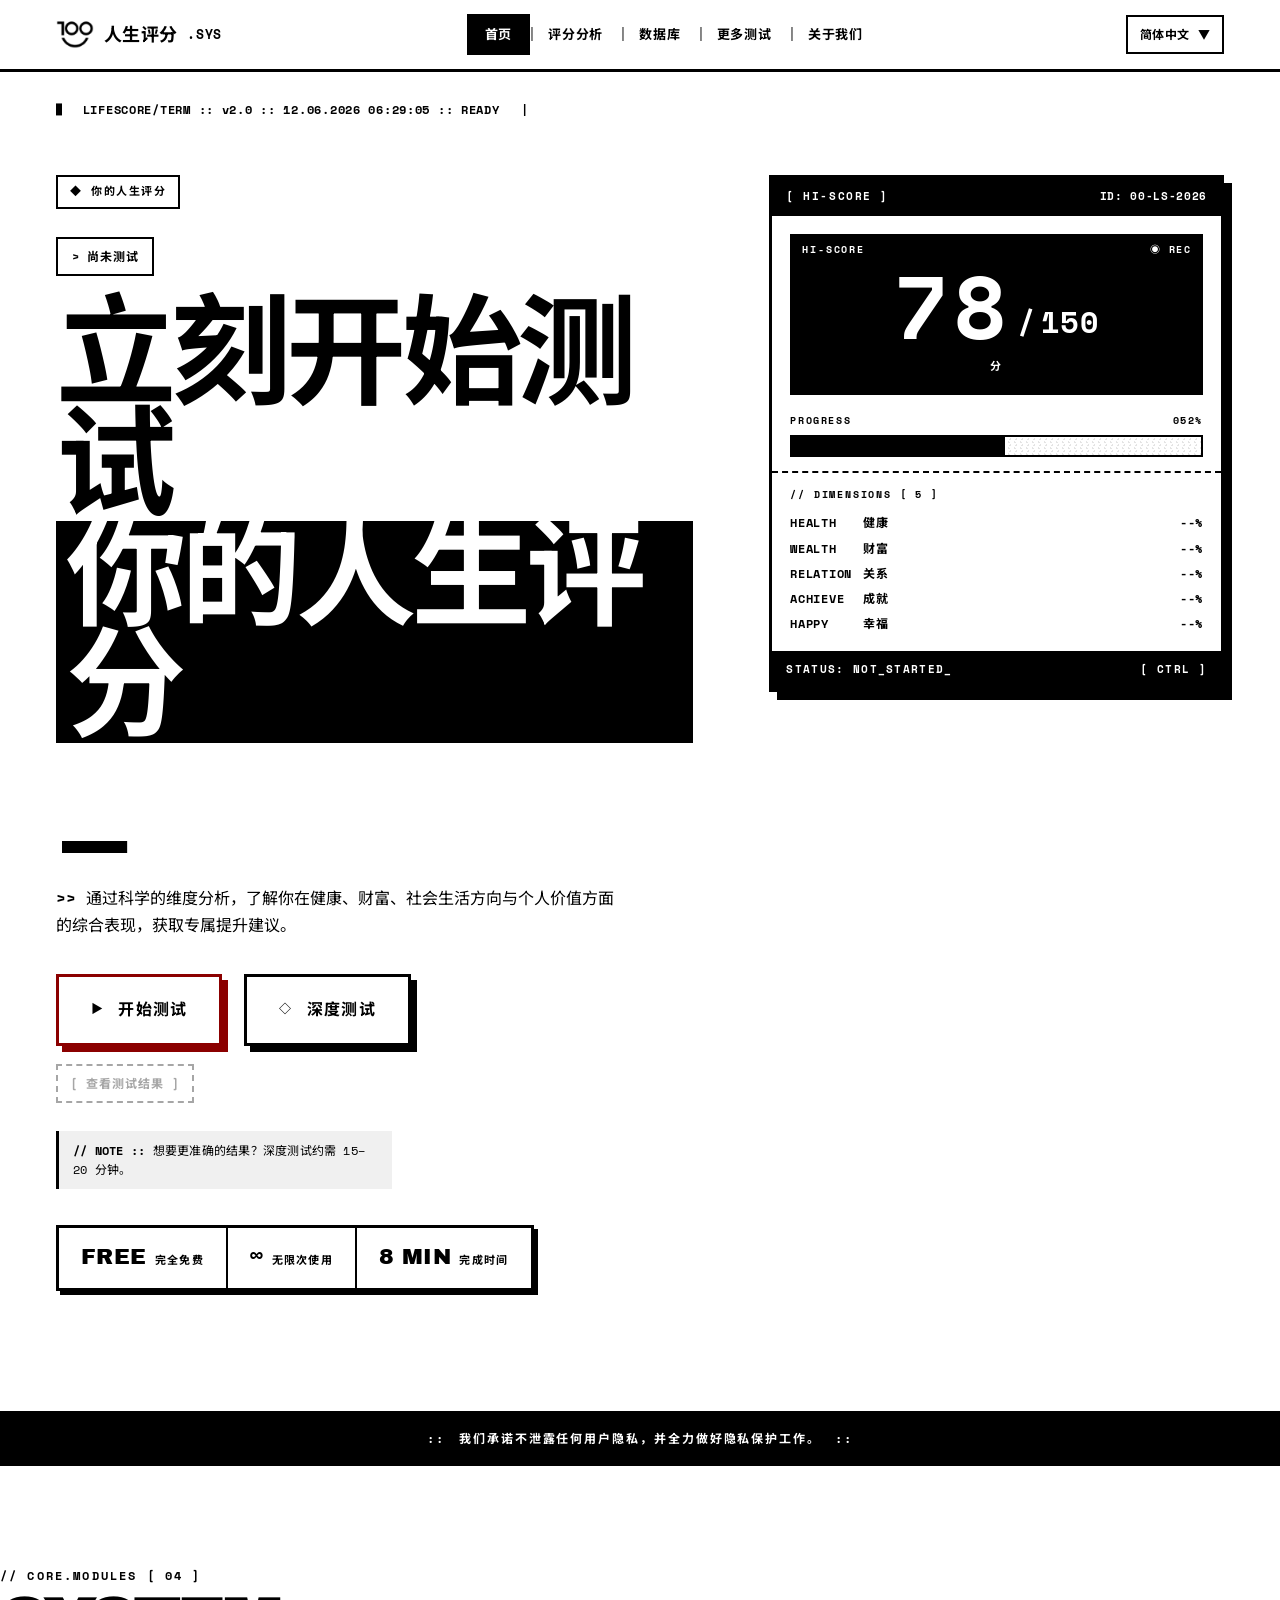
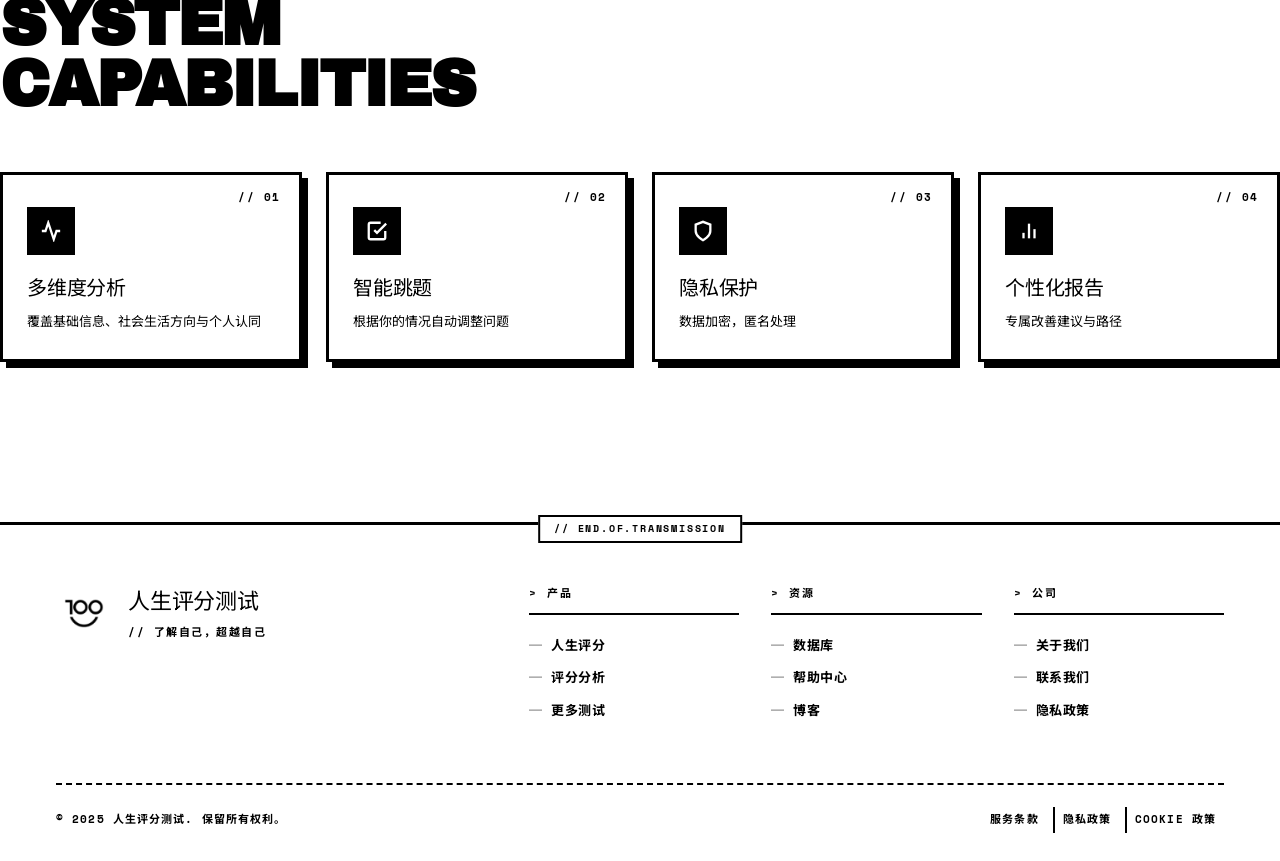
==== commit 89d0bc75: "Add files via upload" ====
--- a/index.html
+++ b/index.html
@@ -23,6 +23,9 @@
 </head>
 
 <body>
+  <!-- Full-screen confetti canvas — fired by script.js when ls_last_score >= 100 -->
+  <canvas id="confettiCanvas" style="position:fixed; top:0; left:0; width:100%; height:100%; pointer-events:none; z-index:9999; display:none;"></canvas>
+
   <!-- legacy hook (script.js may inject children) — visually neutralized -->
   <div class="particles" id="particles" aria-hidden="true"></div>
 
--- a/style.css
+++ b/style.css
@@ -5290,3 +5290,280 @@
   .db-category-subtitle { font-size: 10px !important; }
   .db-scroll-top { bottom: 16px; right: 16px; width: 42px; height: 42px; }
 }
+
+/* ════════════════════════════════════════════════════════════
+   QUIZ CONTROLS — Connected Terminal Track redesign
+   Overrides legacy .quiz-controls / .btn-prev / .btn-next /
+   .quiz-page-dots / .qdot rules earlier in this file via
+   source order + !important. Fixes button text wrapping and
+   cluttered bracketed pagination.
+   ════════════════════════════════════════════════════════════ */
+
+/* ── Controls row ── */
+.quiz-controls {
+  display: flex !important;
+  align-items: center !important;
+  justify-content: space-between !important;
+  gap: 14px !important;
+}
+
+/* ── Prev / Next buttons — strict single-line, perfectly centered ── */
+.btn-prev,
+.btn-next {
+  display: inline-flex !important;
+  align-items: center !important;
+  justify-content: center !important;
+  flex-wrap: nowrap !important;
+  white-space: nowrap !important;
+  min-width: max-content !important;
+  flex-shrink: 0 !important;
+  gap: 8px !important;
+  line-height: 1 !important;
+}
+.btn-prev > *,
+.btn-next > * {
+  flex-shrink: 0;
+  white-space: nowrap;
+}
+.btn-prev span,
+.btn-next span {
+  display: inline-block;
+  white-space: nowrap !important;
+  line-height: 1 !important;
+}
+.btn-prev svg,
+.btn-next svg {
+  flex-shrink: 0;
+  display: block;
+}
+
+/* ── Pagination — individual brutalist square blocks (centered) ── */
+.quiz-page-dots {
+  display: flex !important;
+  align-items: center !important;
+  justify-content: center !important;
+  flex-wrap: wrap !important;
+  gap: 10px !important;
+  padding: 0 !important;
+  margin: 0 auto !important;
+  border: none !important;
+  background: transparent !important;
+  box-shadow: none !important;
+  flex: 0 1 auto;
+  min-width: 0;
+  max-width: 100%;
+  overflow: visible;
+}
+.quiz-page-dots::-webkit-scrollbar { display: none; }
+
+/* ── Individual qdot — bordered square + small hard shadow ── */
+.qdot {
+  display: inline-flex !important;
+  align-items: center !important;
+  justify-content: center !important;
+  min-width: 36px !important;
+  height: 36px !important;
+  padding: 0 10px !important;
+  margin: 0 !important;
+  border: 2px solid #000000 !important;
+  border-radius: 0 !important;
+  background: #FFFFFF !important;
+  color: #000000 !important;
+  font-family: 'Space Mono', monospace !important;
+  font-size: 12px !important;
+  font-weight: 700 !important;
+  letter-spacing: 0.04em !important;
+  line-height: 1 !important;
+  flex-shrink: 0 !important;
+  box-shadow: 2px 2px 0 #000000 !important;
+  transform: none !important;
+  opacity: 1 !important;
+  transition: all 0.1s linear !important;
+}
+
+/* Kill the legacy [ ] brackets entirely */
+.qdot::before,
+.qdot::after {
+  display: none !important;
+  content: none !important;
+}
+
+/* ── Clickable hover — pop up + bigger shadow ── */
+.qdot--clickable { cursor: pointer !important; }
+.qdot--clickable:hover:not(.qdot--current) {
+  background: #F7F7F7 !important;
+  color: #000000 !important;
+  transform: translate(-2px, -2px) !important;
+  box-shadow: 4px 4px 0 #000000 !important;
+  opacity: 1 !important;
+}
+
+/* ── Active / current — pressed-in (inverted, no shadow, translated down) ── */
+.qdot.qdot--current {
+  background: #000000 !important;
+  color: #FFFFFF !important;
+  box-shadow: none !important;
+  transform: translate(2px, 2px) !important;
+  opacity: 1 !important;
+}
+
+/* ── Mobile ── */
+@media (max-width: 540px) {
+  .quiz-page-dots { gap: 8px !important; }
+  .qdot {
+    min-width: 32px !important;
+    height: 32px !important;
+    padding: 0 8px !important;
+    font-size: 11px !important;
+  }
+}
+
+/* ════════════════════════════════════════════════════════════
+   WINNER MODE — Golden Neo-Brutalism overrides for ls_last_score >= 100
+   ────────────────────────────────────────────────────────────
+   Strict aesthetic rules:
+     - No blur, no soft glows, no gradients.
+     - Keep thick 3px black borders.
+     - Solid Gold (#FFD700) as the accent fill, Orange (#f59e0b) as
+       a secondary heat color, pure Black (#000000) for borders & text.
+     - Hard square shadows only.
+   ════════════════════════════════════════════════════════════ */
+
+/* ── Hero accent line — black text on solid gold block ── */
+body.winner-mode .hero-title .accent,
+body.winner-mode .hero-title .line.accent {
+  background: #FFD700 !important;
+  color: #000000 !important;
+  border: 3px solid #000000 !important;
+  padding: 0 10px !important;
+  box-shadow: 6px 6px 0 #000000 !important;
+}
+
+/* ── Primary start CTA — solid gold square w/ chunky black shadow ── */
+body.winner-mode .btn-start,
+body.winner-mode #startBtn,
+body.winner-mode .btn.btn-primary,
+body.winner-mode .btn.btn-primary.btn-accent-red {
+  background: #FFD700 !important;
+  background-image: none !important;
+  color: #000000 !important;
+  border: 3px solid #000000 !important;
+  border-radius: 0 !important;
+  box-shadow: 8px 8px 0 #000000 !important;
+  text-shadow: none !important;
+  filter: none !important;
+  transition: transform 0.12s linear, box-shadow 0.12s linear, background 0.12s linear, color 0.12s linear !important;
+}
+body.winner-mode .btn-start *,
+body.winner-mode #startBtn *,
+body.winner-mode .btn.btn-primary *,
+body.winner-mode .btn.btn-primary.btn-accent-red * {
+  color: #000000 !important;
+}
+
+/* Hover — invert: black bg, gold text, push shadow tighter */
+body.winner-mode .btn-start:hover,
+body.winner-mode #startBtn:hover,
+body.winner-mode .btn.btn-primary:hover,
+body.winner-mode .btn.btn-primary.btn-accent-red:hover {
+  background: #000000 !important;
+  color: #FFD700 !important;
+  box-shadow: 4px 4px 0 #FFD700 !important;
+  transform: translate(2px, 2px) !important;
+}
+body.winner-mode .btn-start:hover *,
+body.winner-mode #startBtn:hover *,
+body.winner-mode .btn.btn-primary:hover *,
+body.winner-mode .btn.btn-primary.btn-accent-red:hover * {
+  color: #FFD700 !important;
+}
+
+/* ── Arcade scoreboard — gold outer chassis, black inner CRT ── */
+body.winner-mode .arcade {
+  background: #FFD700 !important;
+  background-image: none !important;
+  border-color: #000000 !important;
+  box-shadow: 8px 8px 0 #000000 !important;
+}
+body.winner-mode .arcade-head {
+  background: #000000 !important;
+  color: #FFD700 !important;
+}
+body.winner-mode .arcade-head * { color: #FFD700 !important; }
+/* Inner CRT stays pitch black so the score number remains readable */
+body.winner-mode .arcade-crt {
+  background: #000000 !important;
+  border: 3px solid #000000 !important;
+}
+body.winner-mode .arcade-num,
+body.winner-mode .arcade-slash,
+body.winner-mode .arcade-max,
+body.winner-mode .arcade-unit {
+  color: #FFD700 !important;
+  text-shadow: none !important;
+}
+body.winner-mode .arcade-bar-wrap,
+body.winner-mode .arcade-dims,
+body.winner-mode .arcade-status {
+  color: #000000 !important;
+}
+body.winner-mode .arcade-bar {
+  background: #FFFFFF !important;
+  border: 3px solid #000000 !important;
+}
+body.winner-mode .arcade-bar-fill {
+  background: #000000 !important;
+  background-image: none !important;
+}
+body.winner-mode .arcade-status,
+body.winner-mode .arcade-dims-title { color: #000000 !important; }
+body.winner-mode .arcade-status-cursor { background: #000000 !important; }
+
+/* ── Winner banner — large, gold, brutalist ── */
+body.winner-mode .winner-banner {
+  display: inline-block !important;
+  background: #FFD700 !important;
+  color: #000000 !important;
+  border: 3px solid #000000 !important;
+  border-radius: 0 !important;
+  padding: 12px 20px !important;
+  font-family: var(--f-display, 'Archivo Black', 'Noto Sans SC', sans-serif) !important;
+  font-size: 16px !important;
+  font-weight: 900 !important;
+  letter-spacing: 0.08em !important;
+  box-shadow: 6px 6px 0 #000000 !important;
+  text-shadow: none !important;
+  filter: none !important;
+}
+
+/* ── Hero badge — also recolored when in winner-mode for cohesion ── */
+body.winner-mode .hero-badge {
+  background: #000000 !important;
+  color: #FFD700 !important;
+  border: 3px solid #000000 !important;
+}
+
+/* ── Stat numbers in the hero strip pop in orange ── */
+body.winner-mode .stat-num {
+  color: #f59e0b !important;
+}
+
+/* ── Mobile: reduce shadow offsets so they don't overflow viewport ── */
+@media (max-width: 768px) {
+  body.winner-mode .btn-start,
+  body.winner-mode #startBtn,
+  body.winner-mode .btn.btn-primary,
+  body.winner-mode .btn.btn-primary.btn-accent-red {
+    box-shadow: 5px 5px 0 #000000 !important;
+  }
+  body.winner-mode .btn-start:hover,
+  body.winner-mode #startBtn:hover,
+  body.winner-mode .btn.btn-primary:hover,
+  body.winner-mode .btn.btn-primary.btn-accent-red:hover {
+    box-shadow: 3px 3px 0 #FFD700 !important;
+  }
+  body.winner-mode .arcade { box-shadow: 5px 5px 0 #000000 !important; }
+  body.winner-mode .winner-banner { box-shadow: 4px 4px 0 #000000 !important; font-size: 13px !important; padding: 10px 14px !important; }
+  body.winner-mode .hero-title .accent,
+  body.winner-mode .hero-title .line.accent { box-shadow: 4px 4px 0 #000000 !important; }
+}
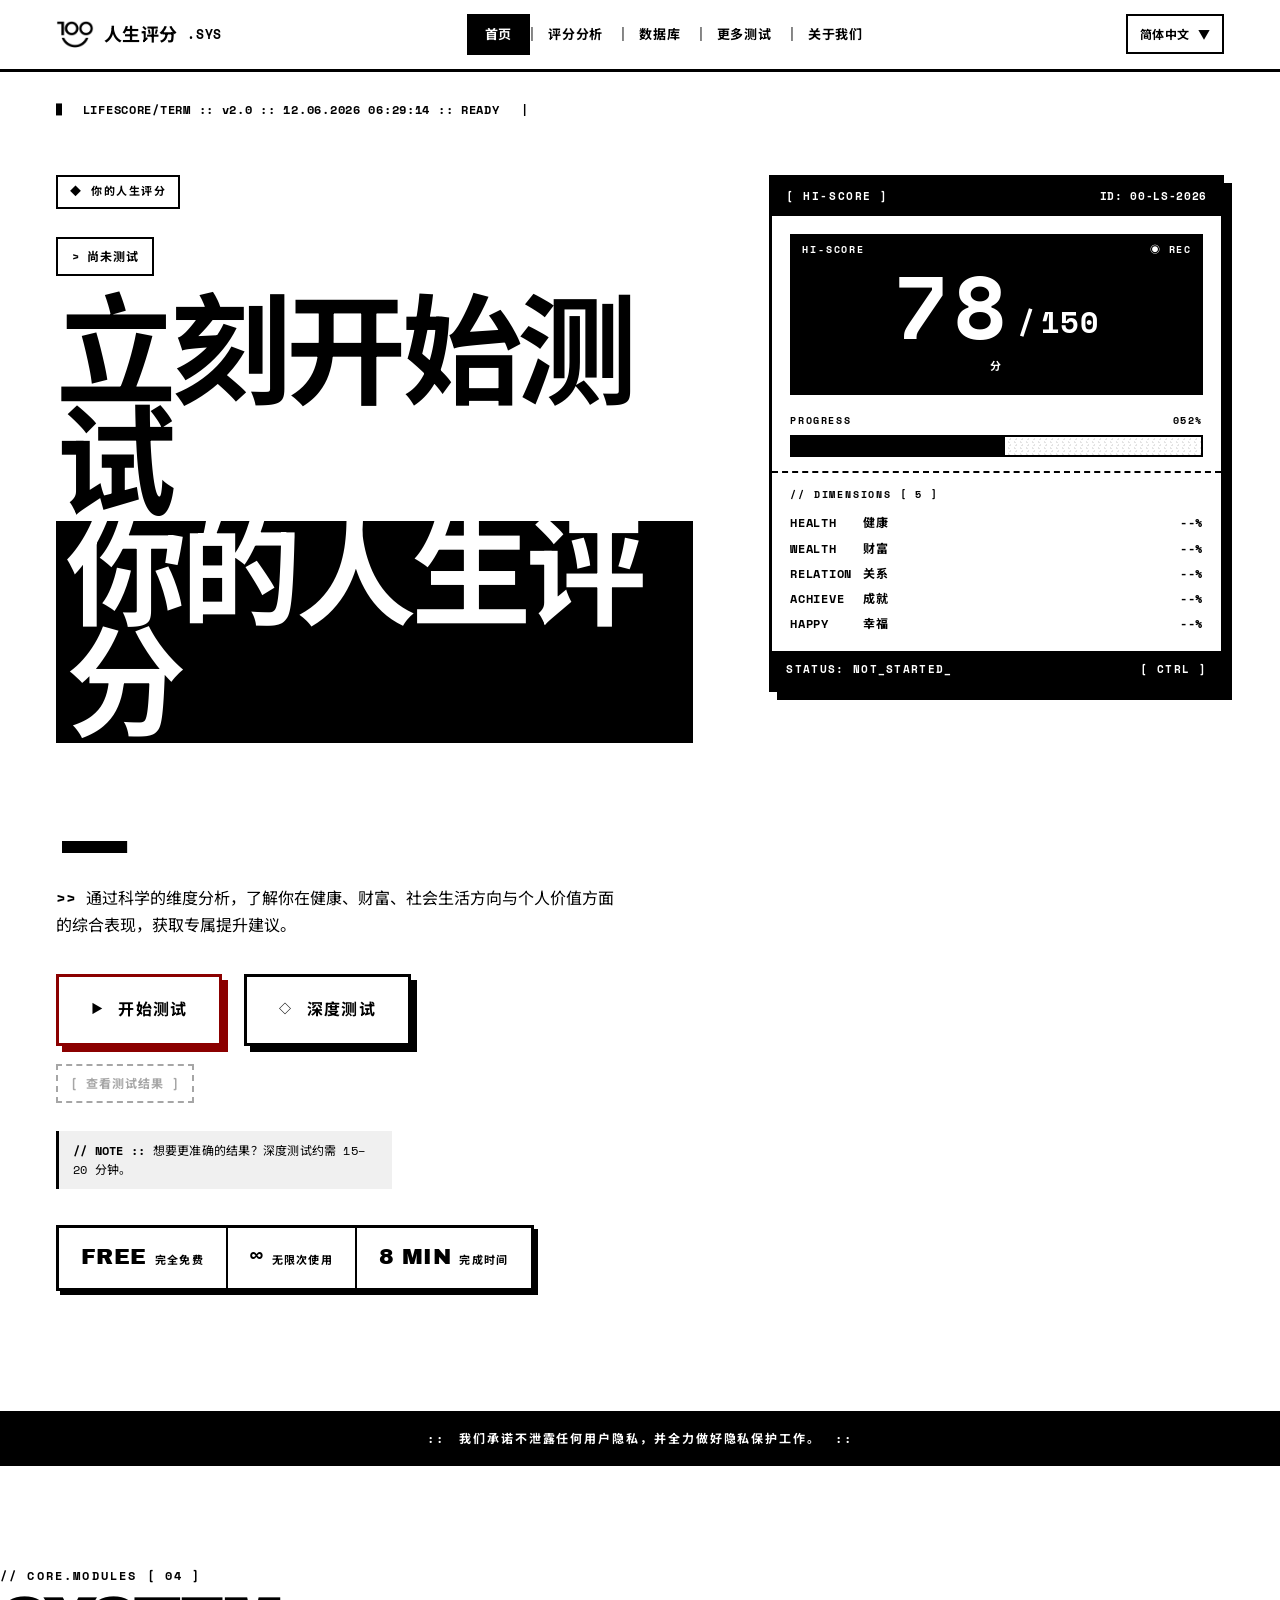
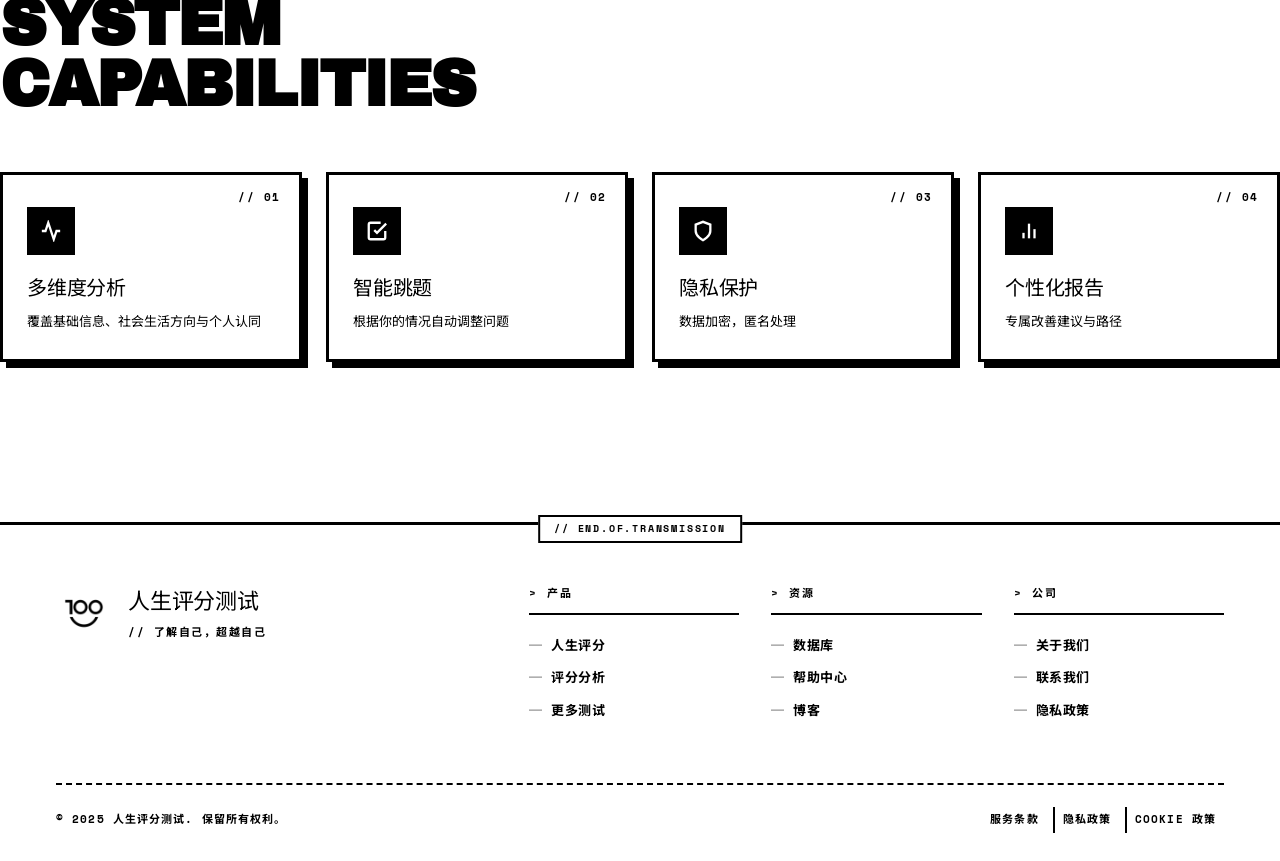
==== commit 5bf1ab3a: "Add files via upload" ====
--- a/index.html
+++ b/index.html
@@ -33,7 +33,7 @@
   <header class="hud" id="header">
     <div class="hud-row">
       <a href="index.html" class="brand">
-        <img class="brand-mark" src="images/favicon.ico" alt="LS"/>
+        <img class="brand-mark" src="images/apple-touch-icon.png" alt="LS"/>
         <span class="brand-text" data-i18n="brandName">人生评分</span>
         <span class="brand-system">.SYS</span>
       </a>
@@ -262,7 +262,7 @@
   <footer class="footer">
     <div class="footer-inner">
       <div class="footer-brand">
-        <img class="footer-logo-mark" src="images/favicon.ico" alt="LS"/>
+        <img class="footer-logo-mark" src="images/apple-touch-icon.png" alt="LS"/>
         <div>
           <div class="footer-name"    data-i18n="footer.brand">人生评分测试</div>
           <div class="footer-tagline" data-i18n="footer.tagline">了解自己，超越自己</div>
--- a/style.css
+++ b/style.css
@@ -5567,3 +5567,75 @@
   body.winner-mode .hero-title .accent,
   body.winner-mode .hero-title .line.accent { box-shadow: 4px 4px 0 #000000 !important; }
 }
+
+/* ════════════════════════════════════════════════════════════
+   HUD CONTROLS — height/alignment polish for .hud-right
+   Overrides earlier .lang-switcher / .menu-toggle rules in
+   this file via source order + !important. Fixes the language
+   switcher wrapping into two lines on mobile and aligns both
+   controls to a matched 40px box height.
+   ════════════════════════════════════════════════════════════ */
+
+/* ── Language switcher — single-line, fixed 40px height ── */
+.lang-switcher {
+  display: inline-flex !important;
+  align-items: center !important;
+  justify-content: center !important;
+  white-space: nowrap !important;
+  height: 40px !important;
+  box-sizing: border-box !important;
+  flex-shrink: 0 !important;
+}
+.lang-switcher * {
+  white-space: nowrap !important;
+}
+
+/* ── Menu toggle — square 40×40 to match the lang-switcher ── */
+.menu-toggle {
+  width: 40px !important;
+  height: 40px !important;
+  box-sizing: border-box !important;
+  position: relative !important;
+  flex-shrink: 0 !important;
+  padding: 0 !important;
+}
+
+/* ── Hamburger lines — recentered for the new 40px box ── */
+.menu-toggle span {
+  position: absolute !important;
+  left: 50% !important;
+  transform: translateX(-50%);
+  transition: top 0.2s ease, transform 0.2s ease !important;
+}
+.menu-toggle span:nth-child(1) { top: 11px !important; }
+.menu-toggle span:nth-child(2) { top: 19px !important; }
+.menu-toggle span:nth-child(3) { top: 27px !important; }
+
+/* ── Active (X) state — rotate around the new center (19px) ── */
+.menu-toggle[aria-expanded="true"] span:nth-child(1) {
+  top: 19px !important;
+  transform: translateX(-50%) rotate(45deg) !important;
+}
+.menu-toggle[aria-expanded="true"] span:nth-child(2) {
+  opacity: 0 !important;
+}
+.menu-toggle[aria-expanded="true"] span:nth-child(3) {
+  top: 19px !important;
+  transform: translateX(-50%) rotate(-45deg) !important;
+}
+
+/* ── Hud-right container — keep the two controls perfectly aligned ── */
+.hud-right {
+  display: inline-flex !important;
+  align-items: center !important;
+  gap: 10px;
+}
+
+/* ── Mobile: tighter padding so we don't overflow narrow viewports ── */
+@media (max-width: 540px) {
+  .lang-switcher {
+    padding: 0 10px !important;
+    font-size: 11px !important;
+  }
+  .hud-right { gap: 8px; }
+}
